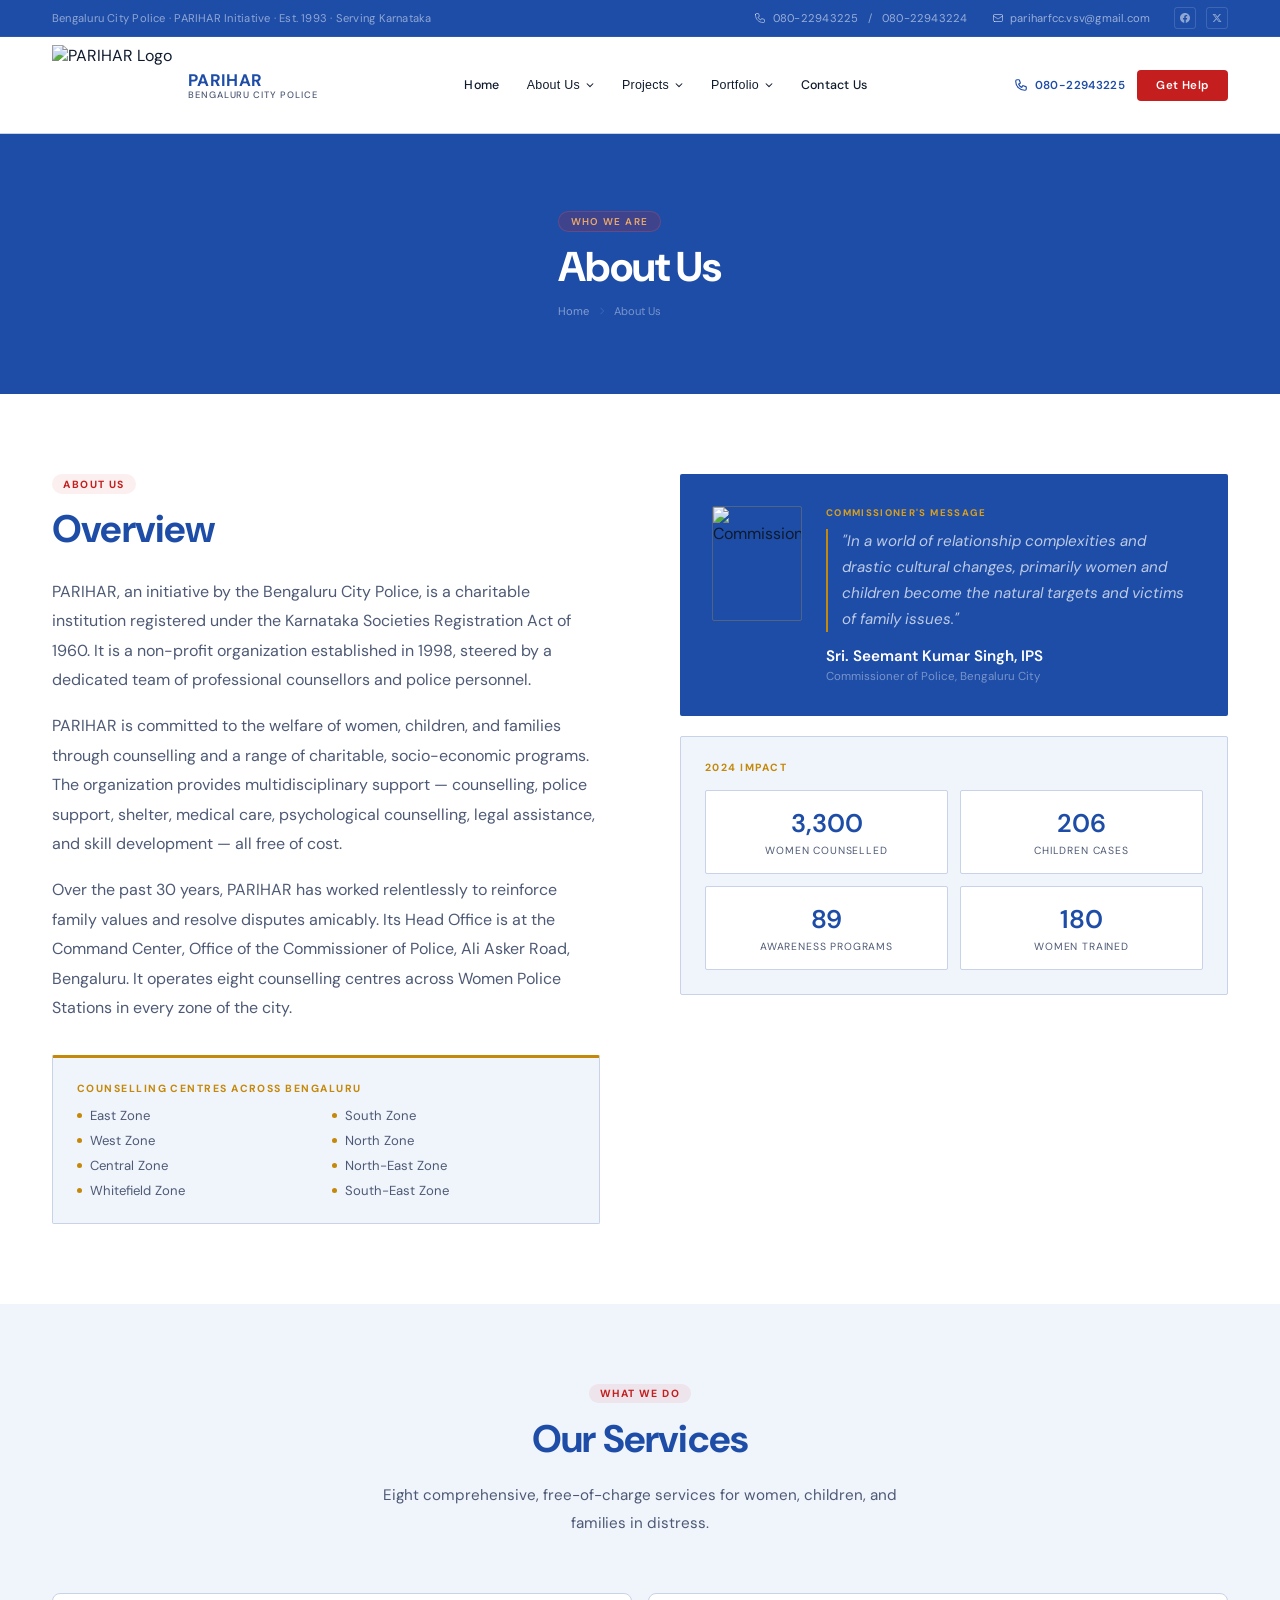
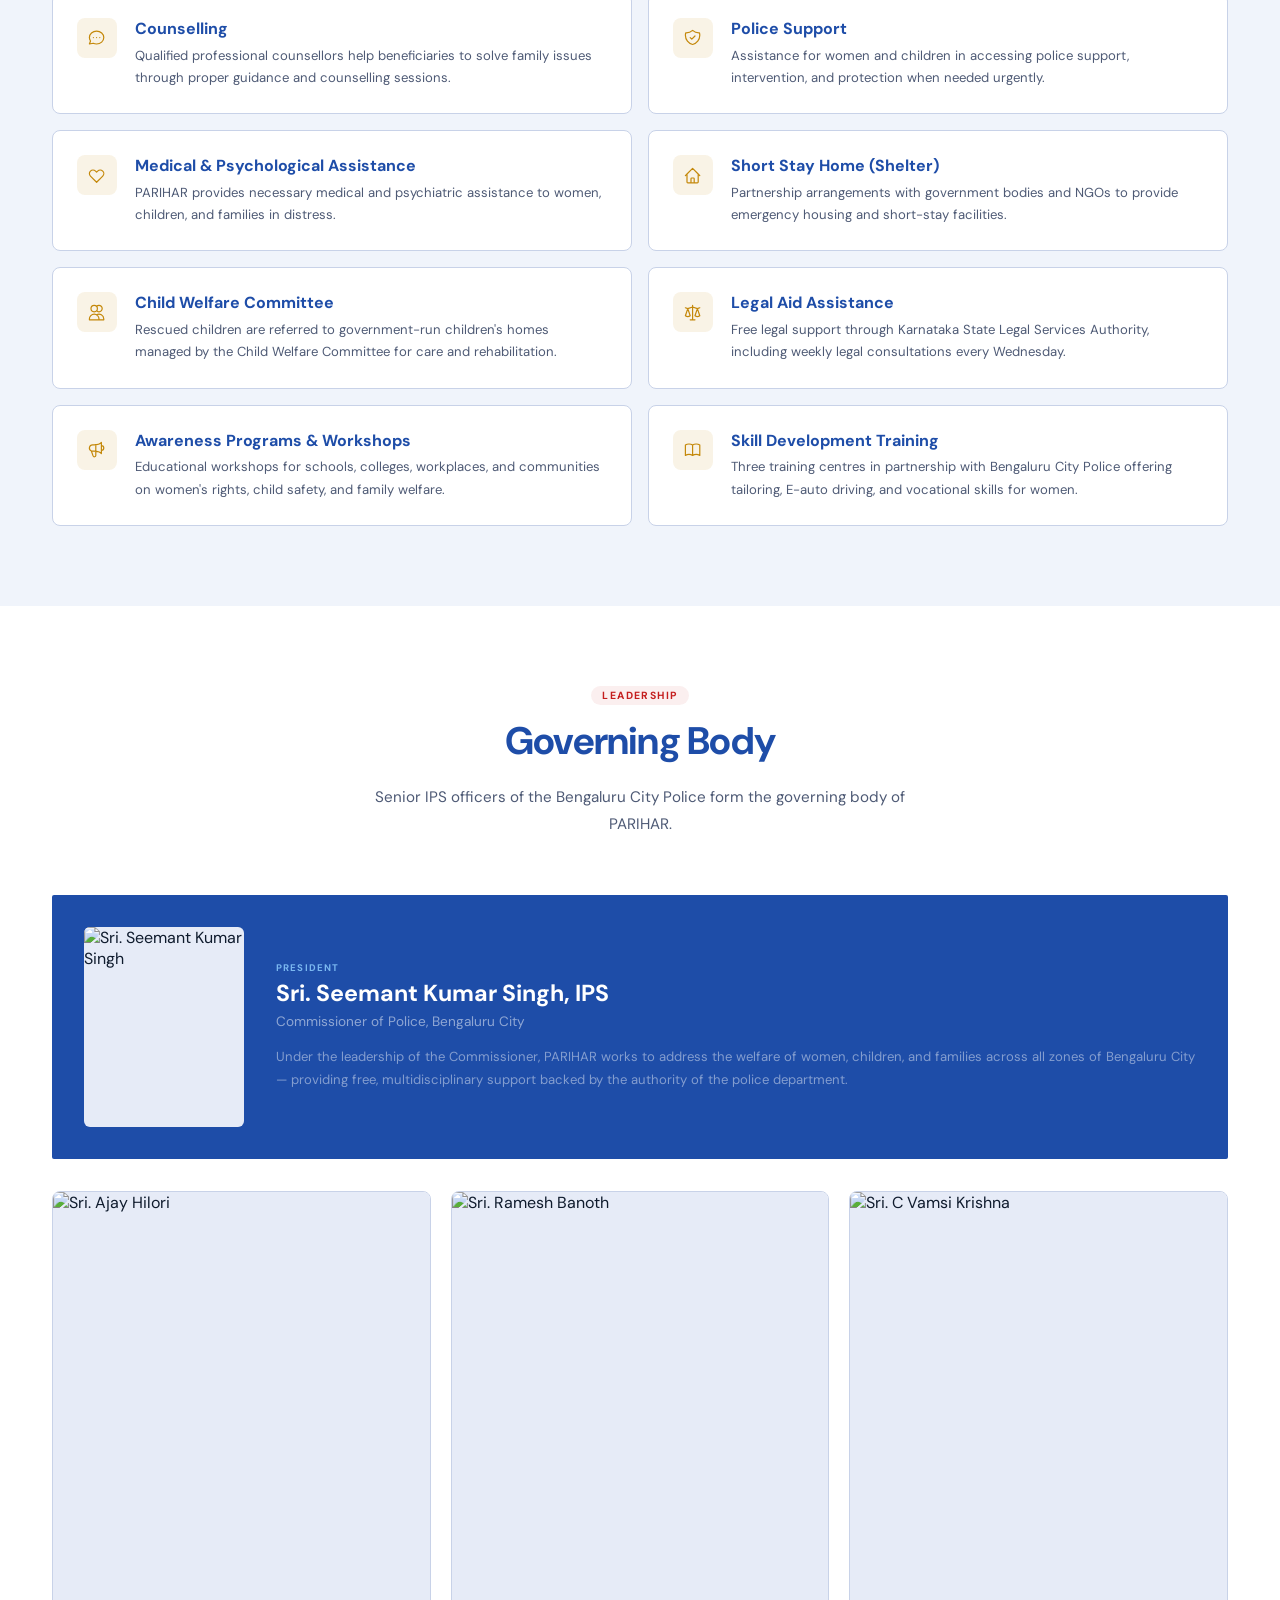
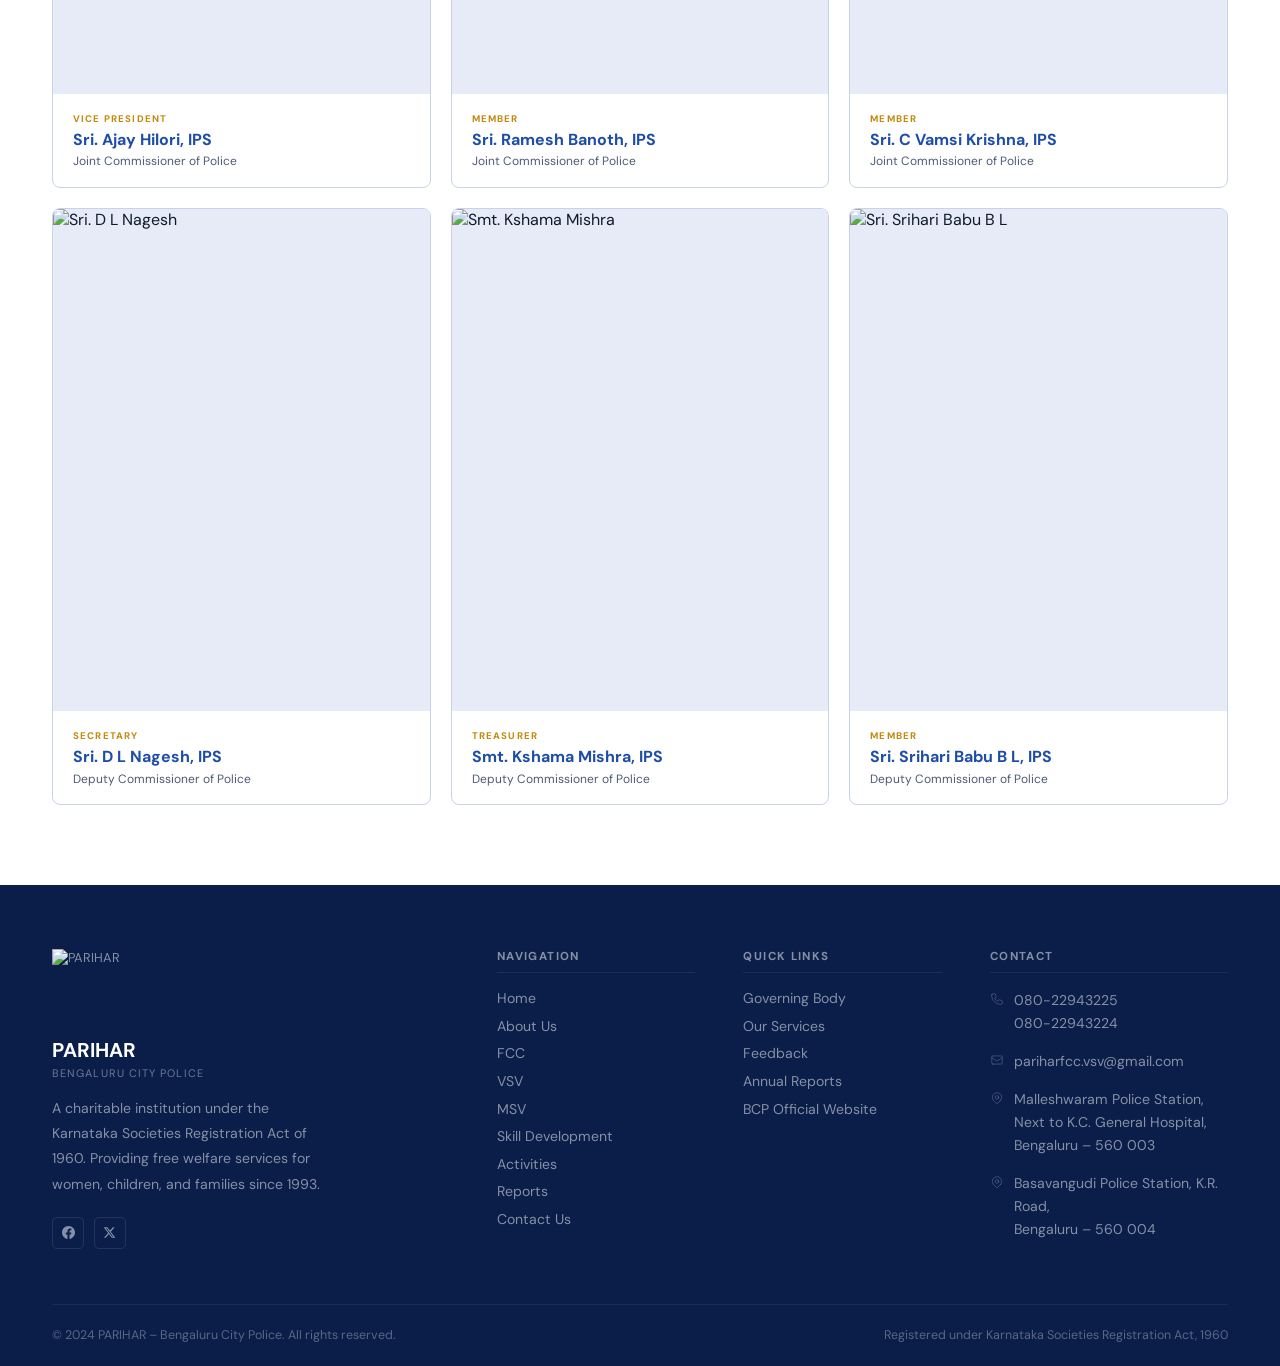
==== about.html @ 9bbf6183 "Add parihar-website 2 files" ====
<!DOCTYPE html>
<html lang="en">
<head>
  <meta charset="UTF-8" /><meta name="viewport" content="width=device-width, initial-scale=1.0" />
  <title>About Us – PARIHAR | Bengaluru City Police</title>
  <link rel="preconnect" href="https://fonts.googleapis.com" /><link rel="preconnect" href="https://fonts.gstatic.com" crossorigin />
  <link href="https://fonts.googleapis.com/css2?family=DM+Sans:ital,opsz,wght@0,9..40,300;0,9..40,400;0,9..40,500;0,9..40,600;0,9..40,700;0,9..40,800;1,9..40,400&display=swap" rel="stylesheet" />
  <link rel="stylesheet" href="css/style.css" />
</head>
<body data-page="about">
<script src="js/nav.js"></script>

<!-- PAGE HERO -->
<div class="page-hero">
  <div class="page-hero__bg" style="background-image:url('https://bcpparihar.org/wp-content/uploads/2025/05/70.jpg');"></div>
  <div class="container">
    <div class="page-hero__content">
      <div class="page-hero__eyebrow"><div class="page-hero__eyebrow-line"></div><span class="page-hero__eyebrow-text">Who We Are</span></div>
      <h1 class="page-hero__title">About Us</h1>
      <div class="breadcrumb"><a href="index.html">Home</a><svg fill="none" stroke="currentColor" stroke-width="2" viewBox="0 0 24 24"><path stroke-linecap="round" stroke-linejoin="round" d="M9 5l7 7-7 7"/></svg><span>About Us</span></div>
    </div>
  </div>
</div>

<!-- OVERVIEW -->
<section class="section" id="overview">
  <div class="container">
    <div style="display:grid;grid-template-columns:1fr 1fr;gap:5rem;align-items:start;">
      <div class="reveal">
        <div class="section-eyebrow"><div class="section-eyebrow__line"></div><span class="section-eyebrow__text">About Us</span></div>
        <h2 class="section-heading" style="margin-bottom:1.5rem;">Overview</h2>
        <p style="color:var(--muted);line-height:1.85;margin-bottom:1rem;">PARIHAR, an initiative by the Bengaluru City Police, is a charitable institution registered under the Karnataka Societies Registration Act of 1960. It is a non-profit organization established in 1998, steered by a dedicated team of professional counsellors and police personnel.</p>
        <p style="color:var(--muted);line-height:1.85;margin-bottom:1rem;">PARIHAR is committed to the welfare of women, children, and families through counselling and a range of charitable, socio-economic programs. The organization provides multidisciplinary support — counselling, police support, shelter, medical care, psychological counselling, legal assistance, and skill development — all free of cost.</p>
        <p style="color:var(--muted);line-height:1.85;margin-bottom:2rem;">Over the past 30 years, PARIHAR has worked relentlessly to reinforce family values and resolve disputes amicably. Its Head Office is at the Command Center, Office of the Commissioner of Police, Ali Asker Road, Bengaluru. It operates eight counselling centres across Women Police Stations in every zone of the city.</p>
        <div style="background:var(--bg);border:1px solid var(--border);border-top:3px solid var(--gold);border-radius:2px;padding:1.5rem;">
          <div style="font-size:.65rem;font-weight:700;letter-spacing:.14em;text-transform:uppercase;color:var(--gold);margin-bottom:.75rem;">Counselling Centres Across Bengaluru</div>
          <div style="display:grid;grid-template-columns:1fr 1fr;gap:.5rem .75rem;">
            <div style="font-size:.82rem;color:var(--muted);display:flex;align-items:center;gap:.5rem;"><span style="width:5px;height:5px;border-radius:50%;background:var(--gold);flex-shrink:0;display:inline-block;"></span>East Zone</div>
            <div style="font-size:.82rem;color:var(--muted);display:flex;align-items:center;gap:.5rem;"><span style="width:5px;height:5px;border-radius:50%;background:var(--gold);flex-shrink:0;display:inline-block;"></span>South Zone</div>
            <div style="font-size:.82rem;color:var(--muted);display:flex;align-items:center;gap:.5rem;"><span style="width:5px;height:5px;border-radius:50%;background:var(--gold);flex-shrink:0;display:inline-block;"></span>West Zone</div>
            <div style="font-size:.82rem;color:var(--muted);display:flex;align-items:center;gap:.5rem;"><span style="width:5px;height:5px;border-radius:50%;background:var(--gold);flex-shrink:0;display:inline-block;"></span>North Zone</div>
            <div style="font-size:.82rem;color:var(--muted);display:flex;align-items:center;gap:.5rem;"><span style="width:5px;height:5px;border-radius:50%;background:var(--gold);flex-shrink:0;display:inline-block;"></span>Central Zone</div>
            <div style="font-size:.82rem;color:var(--muted);display:flex;align-items:center;gap:.5rem;"><span style="width:5px;height:5px;border-radius:50%;background:var(--gold);flex-shrink:0;display:inline-block;"></span>North-East Zone</div>
            <div style="font-size:.82rem;color:var(--muted);display:flex;align-items:center;gap:.5rem;"><span style="width:5px;height:5px;border-radius:50%;background:var(--gold);flex-shrink:0;display:inline-block;"></span>Whitefield Zone</div>
            <div style="font-size:.82rem;color:var(--muted);display:flex;align-items:center;gap:.5rem;"><span style="width:5px;height:5px;border-radius:50%;background:var(--gold);flex-shrink:0;display:inline-block;"></span>South-East Zone</div>
          </div>
        </div>
      </div>
      <div class="reveal" style="display:flex;flex-direction:column;gap:1.25rem;">
        <!-- Commissioner card -->
        <div style="background:var(--navy);border-radius:2px;padding:2rem;display:flex;gap:1.5rem;align-items:flex-start;">
          <img src="https://bcpparihar.org/wp-content/uploads/2025/06/comissioner.png" alt="Commissioner" style="width:90px;height:115px;object-fit:cover;object-position:top;border-radius:2px;flex-shrink:0;border:1px solid rgba(196,153,58,.3);" />
          <div>
            <div style="font-size:.6rem;font-weight:700;letter-spacing:.14em;text-transform:uppercase;color:var(--gold2);margin-bottom:.6rem;">Commissioner's Message</div>
            <blockquote style="font-family:var(--serif);font-size:.95rem;font-style:italic;color:rgba(255,255,255,.7);line-height:1.7;margin-bottom:.85rem;border-left:2px solid var(--gold);padding-left:.85rem;">"In a world of relationship complexities and drastic cultural changes, primarily women and children become the natural targets and victims of family issues."</blockquote>
            <div style="font-family:var(--serif);font-size:.95rem;font-weight:600;color:var(--white);">Sri. Seemant Kumar Singh, IPS</div>
            <div style="font-size:.72rem;color:rgba(255,255,255,.4);margin-top:.2rem;">Commissioner of Police, Bengaluru City</div>
          </div>
        </div>
        <!-- 2024 Stats -->
        <div style="border:1px solid var(--border);border-radius:2px;padding:1.5rem;background:var(--bg);">
          <div style="font-size:.65rem;font-weight:700;letter-spacing:.14em;text-transform:uppercase;color:var(--gold);margin-bottom:1rem;">2024 Impact</div>
          <div style="display:grid;grid-template-columns:1fr 1fr;gap:.75rem;">
            <div style="text-align:center;padding:1rem;background:var(--white);border:1px solid var(--border);border-radius:2px;"><div style="font-family:var(--serif);font-size:1.6rem;font-weight:600;color:var(--navy);">3,300</div><div style="font-size:.65rem;letter-spacing:.08em;text-transform:uppercase;color:var(--muted);margin-top:.25rem;">Women Counselled</div></div>
            <div style="text-align:center;padding:1rem;background:var(--white);border:1px solid var(--border);border-radius:2px;"><div style="font-family:var(--serif);font-size:1.6rem;font-weight:600;color:var(--navy);">206</div><div style="font-size:.65rem;letter-spacing:.08em;text-transform:uppercase;color:var(--muted);margin-top:.25rem;">Children Cases</div></div>
            <div style="text-align:center;padding:1rem;background:var(--white);border:1px solid var(--border);border-radius:2px;"><div style="font-family:var(--serif);font-size:1.6rem;font-weight:600;color:var(--navy);">89</div><div style="font-size:.65rem;letter-spacing:.08em;text-transform:uppercase;color:var(--muted);margin-top:.25rem;">Awareness Programs</div></div>
            <div style="text-align:center;padding:1rem;background:var(--white);border:1px solid var(--border);border-radius:2px;"><div style="font-family:var(--serif);font-size:1.6rem;font-weight:600;color:var(--navy);">180</div><div style="font-size:.65rem;letter-spacing:.08em;text-transform:uppercase;color:var(--muted);margin-top:.25rem;">Women Trained</div></div>
          </div>
        </div>
      </div>
    </div>
  </div>
</section>

<!-- SERVICES -->
<section class="section section--gray" id="services">
  <div class="container">
    <div class="reveal" style="text-align:center;margin-bottom:3.5rem;">
      <div class="section-eyebrow section-eyebrow--center"><div class="section-eyebrow__line"></div><span class="section-eyebrow__text">What We Do</span><div class="section-eyebrow__line"></div></div>
      <h2 class="section-heading section-heading--center">Our Services</h2>
      <p class="section-subhead section-subhead--center">Eight comprehensive, free-of-charge services for women, children, and families in distress.</p>
    </div>
    <div style="display:grid;grid-template-columns:repeat(2,1fr);gap:1rem;" class="reveal">
      <div class="service-item"><div class="service-item__icon"><svg viewBox="0 0 24 24" fill="none" stroke="currentColor" stroke-width="1.5"><path stroke-linecap="round" stroke-linejoin="round" d="M8 12h.01M12 12h.01M16 12h.01M21 12c0 4.418-4.03 8-9 8a9.863 9.863 0 01-4.255-.949L3 20l1.395-3.72C3.512 15.042 3 13.574 3 12c0-4.418 4.03-8 9-8s9 3.582 9 8z"/></svg></div><div><div class="service-item__title">Counselling</div><p class="service-item__text">Qualified professional counsellors help beneficiaries to solve family issues through proper guidance and counselling sessions.</p></div></div>
      <div class="service-item"><div class="service-item__icon"><svg viewBox="0 0 24 24" fill="none" stroke="currentColor" stroke-width="1.5"><path stroke-linecap="round" stroke-linejoin="round" d="M9 12l2 2 4-4m5.618-4.016A11.955 11.955 0 0112 2.944a11.955 11.955 0 01-8.618 3.04A12.02 12.02 0 003 9c0 5.591 3.824 10.29 9 11.622 5.176-1.332 9-6.03 9-11.622 0-1.042-.133-2.052-.382-3.016z"/></svg></div><div><div class="service-item__title">Police Support</div><p class="service-item__text">Assistance for women and children in accessing police support, intervention, and protection when needed urgently.</p></div></div>
      <div class="service-item"><div class="service-item__icon"><svg viewBox="0 0 24 24" fill="none" stroke="currentColor" stroke-width="1.5"><path stroke-linecap="round" stroke-linejoin="round" d="M4.318 6.318a4.5 4.5 0 000 6.364L12 20.364l7.682-7.682a4.5 4.5 0 00-6.364-6.364L12 7.636l-1.318-1.318a4.5 4.5 0 00-6.364 0z"/></svg></div><div><div class="service-item__title">Medical &amp; Psychological Assistance</div><p class="service-item__text">PARIHAR provides necessary medical and psychiatric assistance to women, children, and families in distress.</p></div></div>
      <div class="service-item"><div class="service-item__icon"><svg viewBox="0 0 24 24" fill="none" stroke="currentColor" stroke-width="1.5"><path stroke-linecap="round" stroke-linejoin="round" d="M3 12l2-2m0 0l7-7 7 7M5 10v10a1 1 0 001 1h3m10-11l2 2m-2-2v10a1 1 0 01-1 1h-3m-6 0a1 1 0 001-1v-4a1 1 0 011-1h2a1 1 0 011 1v4a1 1 0 001 1m-6 0h6"/></svg></div><div><div class="service-item__title">Short Stay Home (Shelter)</div><p class="service-item__text">Partnership arrangements with government bodies and NGOs to provide emergency housing and short-stay facilities.</p></div></div>
      <div class="service-item"><div class="service-item__icon"><svg viewBox="0 0 24 24" fill="none" stroke="currentColor" stroke-width="1.5"><path stroke-linecap="round" stroke-linejoin="round" d="M12 4.354a4 4 0 110 5.292M15 21H3v-1a6 6 0 0112 0v1zm0 0h6v-1a6 6 0 00-9-5.197M13 7a4 4 0 11-8 0 4 4 0 018 0z"/></svg></div><div><div class="service-item__title">Child Welfare Committee</div><p class="service-item__text">Rescued children are referred to government-run children's homes managed by the Child Welfare Committee for care and rehabilitation.</p></div></div>
      <div class="service-item"><div class="service-item__icon"><svg viewBox="0 0 24 24" fill="none" stroke="currentColor" stroke-width="1.5"><path stroke-linecap="round" stroke-linejoin="round" d="M3 6l3 1m0 0l-3 9a5.002 5.002 0 006.001 0M6 7l3 9M6 7l6-2m6 2l3-1m-3 1l-3 9a5.002 5.002 0 006.001 0M18 7l3 9m-3-9l-6-2m0-2v2m0 16V5m0 16H9m3 0h3"/></svg></div><div><div class="service-item__title">Legal Aid Assistance</div><p class="service-item__text">Free legal support through Karnataka State Legal Services Authority, including weekly legal consultations every Wednesday.</p></div></div>
      <div class="service-item"><div class="service-item__icon"><svg viewBox="0 0 24 24" fill="none" stroke="currentColor" stroke-width="1.5"><path stroke-linecap="round" stroke-linejoin="round" d="M11 5.882V19.24a1.76 1.76 0 01-3.417.592l-2.147-6.15M18 13a3 3 0 100-6M5.436 13.683A4.001 4.001 0 017 6h1.832c4.1 0 7.625-1.234 9.168-3v14c-1.543-1.766-5.067-3-9.168-3H7a3.988 3.988 0 01-1.564-.317z"/></svg></div><div><div class="service-item__title">Awareness Programs &amp; Workshops</div><p class="service-item__text">Educational workshops for schools, colleges, workplaces, and communities on women's rights, child safety, and family welfare.</p></div></div>
      <div class="service-item"><div class="service-item__icon"><svg viewBox="0 0 24 24" fill="none" stroke="currentColor" stroke-width="1.5"><path stroke-linecap="round" stroke-linejoin="round" d="M12 6.253v13m0-13C10.832 5.477 9.246 5 7.5 5S4.168 5.477 3 6.253v13C4.168 18.477 5.754 18 7.5 18s3.332.477 4.5 1.253m0-13C13.168 5.477 14.754 5 16.5 5c1.747 0 3.332.477 4.5 1.253v13C19.832 18.477 18.247 18 16.5 18c-1.746 0-3.332.477-4.5 1.253"/></svg></div><div><div class="service-item__title">Skill Development Training</div><p class="service-item__text">Three training centres in partnership with Bengaluru City Police offering tailoring, E-auto driving, and vocational skills for women.</p></div></div>
    </div>
  </div>
</section>

<!-- GOVERNING BODY -->
<section class="section" id="governing-body">
  <div class="container">
    <div class="reveal" style="text-align:center;margin-bottom:3.5rem;">
      <div class="section-eyebrow section-eyebrow--center"><div class="section-eyebrow__line"></div><span class="section-eyebrow__text">Leadership</span><div class="section-eyebrow__line"></div></div>
      <h2 class="section-heading section-heading--center">Governing Body</h2>
      <p class="section-subhead section-subhead--center">Senior IPS officers of the Bengaluru City Police form the governing body of PARIHAR.</p>
    </div>
    <!-- President -->
    <div class="reveal" style="margin-bottom:2rem;">
      <div class="person-card--featured" style="border-radius:2px;">
        <img src="https://bcpparihar.org/wp-content/uploads/2025/06/comissioner.png" alt="Sri. Seemant Kumar Singh" class="person-card__img" />
        <div>
          <div class="person-card__role">President</div>
          <div class="person-card__name">Sri. Seemant Kumar Singh, IPS</div>
          <div class="person-card__rank" style="margin-top:.35rem;">Commissioner of Police, Bengaluru City</div>
          <p style="color:rgba(255,255,255,.45);font-size:.82rem;line-height:1.75;margin-top:1rem;">Under the leadership of the Commissioner, PARIHAR works to address the welfare of women, children, and families across all zones of Bengaluru City — providing free, multidisciplinary support backed by the authority of the police department.</p>
        </div>
      </div>
    </div>
    <!-- Other members -->
    <div style="display:grid;grid-template-columns:repeat(3,1fr);gap:1.25rem;" class="reveal">
      <div class="person-card">
        <img src="https://bcpparihar.org/wp-content/uploads/2025/08/ajay.jpg" alt="Sri. Ajay Hilori" class="person-card__img" />
        <div class="person-card__body"><div class="person-card__role">Vice President</div><div class="person-card__name">Sri. Ajay Hilori, IPS</div><div class="person-card__rank">Joint Commissioner of Police</div></div>
      </div>
      <div class="person-card">
        <img src="https://bcpparihar.org/wp-content/uploads/2025/02/RAMESH.jpg" alt="Sri. Ramesh Banoth" class="person-card__img" />
        <div class="person-card__body"><div class="person-card__role">Member</div><div class="person-card__name">Sri. Ramesh Banoth, IPS</div><div class="person-card__rank">Joint Commissioner of Police</div></div>
      </div>
      <div class="person-card">
        <img src="https://bcpparihar.org/wp-content/uploads/2025/06/vamsi.jpg" alt="Sri. C Vamsi Krishna" class="person-card__img" />
        <div class="person-card__body"><div class="person-card__role">Member</div><div class="person-card__name">Sri. C Vamsi Krishna, IPS</div><div class="person-card__rank">Joint Commissioner of Police</div></div>
      </div>
      <div class="person-card">
        <img src="https://bcpparihar.org/wp-content/uploads/2025/08/nagesh.jpg" alt="Sri. D L Nagesh" class="person-card__img" />
        <div class="person-card__body"><div class="person-card__role">Secretary</div><div class="person-card__name">Sri. D L Nagesh, IPS</div><div class="person-card__rank">Deputy Commissioner of Police</div></div>
      </div>
      <div class="person-card">
        <img src="https://bcpparihar.org/wp-content/uploads/2025/02/KSHAMA.jpg" alt="Smt. Kshama Mishra" class="person-card__img" />
        <div class="person-card__body"><div class="person-card__role">Treasurer</div><div class="person-card__name">Smt. Kshama Mishra, IPS</div><div class="person-card__rank">Deputy Commissioner of Police</div></div>
      </div>
      <div class="person-card">
        <img src="https://bcpparihar.org/wp-content/uploads/2025/08/srihari.jpg" alt="Sri. Srihari Babu B L" class="person-card__img" />
        <div class="person-card__body"><div class="person-card__role">Member</div><div class="person-card__name">Sri. Srihari Babu B L, IPS</div><div class="person-card__rank">Deputy Commissioner of Police</div></div>
      </div>
    </div>
  </div>
</section>

<script src="js/main.js"></script>
</body>
</html>
---- css/style.css ----
/* ═══════════════════════════════════════════
   PARIHAR — Bengaluru City Police
   Clean Professional Theme
═══════════════════════════════════════════ */

/* ── Variables ── */
:root {
  --navy:   #1E4DA8;   /* police badge royal blue — lighter */
  --navy2:  #1640A0;   /* deeper blue for hover states */
  --red:    #C41E1E;   /* police badge crimson red */
  --red2:   #D42828;   /* hover red */
  --gold:   #C4880A;   /* police badge brass/gold */
  --gold2:  #D9A020;   /* lighter gold for highlights */
  --text:   #0F1B2D;
  --muted:  #4E5A75;
  --light:  #8A93A8;
  --white:  #FFFFFF;
  --bg:     #F0F4FB;   /* very light blue-tinted section bg */
  --bg2:    #E6EBF7;
  --border: #C8D2E8;
  --sans:   'DM Sans', 'Inter', system-ui, sans-serif;
  --shadow: 0 2px 16px rgba(30,77,168,.09);
  --shadow-lg: 0 8px 32px rgba(30,77,168,.15);
}

/* ── Reset ── */
*, *::before, *::after { box-sizing: border-box; margin: 0; padding: 0; }
html { scroll-behavior: smooth; font-size: 16px; overflow-x: hidden; }
body {
  font-family: var(--sans);
  color: var(--text);
  background: var(--white);
  -webkit-font-smoothing: antialiased;
  overflow-x: hidden;
}
img { max-width: 100%; height: auto; display: block; }
a { text-decoration: none; color: inherit; }

/* ── Typography ── */
h1,h2,h3,h4,h5 { font-weight: 700; line-height: 1.2; letter-spacing: -0.01em; }
p { line-height: 1.75; }

/* ── Utilities ── */
.container { max-width: 1240px; margin: 0 auto; padding: 0 2rem; }
.section    { padding: 5rem 0; }
.section--dark { background: var(--navy); color: var(--white); }
.section--gray { background: var(--bg); }
.section--gray2 { background: var(--bg2); }

/* ══════════════════════════════
   TOP BAR
══════════════════════════════ */
.topbar {
  background: var(--navy);
  border-bottom: 1px solid rgba(255,255,255,.06);
  padding: .45rem 0;
  font-size: .7rem;
  letter-spacing: .02em;
  color: rgba(255,255,255,.5);
}
.topbar__inner {
  display: flex;
  align-items: center;
  justify-content: space-between;
}
.topbar__right { display: flex; align-items: center; gap: 1.5rem; }
.topbar__item { display: flex; align-items: center; gap: .4rem; }
.topbar__item a { color: rgba(255,255,255,.55); }
.topbar__item a:hover { color: rgba(255,255,255,.9); }
.topbar__social { display: flex; gap: .6rem; }
.topbar__social a {
  width: 22px; height: 22px;
  border: 1px solid rgba(255,255,255,.14);
  border-radius: 3px;
  display: flex; align-items: center; justify-content: center;
  transition: border-color .2s, background .2s;
}
.topbar__social a:hover { border-color: rgba(255,255,255,.45); background: rgba(255,255,255,.07); }
.topbar__social svg { width: 10px; height: 10px; fill: rgba(255,255,255,.5); }

/* ══════════════════════════════
   NAVIGATION
══════════════════════════════ */
.navbar {
  position: sticky;
  top: 0;
  z-index: 100;
  background: var(--white);
  border-bottom: 1px solid var(--border);
  transition: box-shadow .3s;
}
.navbar.scrolled { box-shadow: var(--shadow); }
.navbar__inner {
  display: flex;
  align-items: center;
  justify-content: space-between;
  height: 96px;
}

/* Brand */
.navbar__brand { display: flex; align-items: center; gap: 1rem; flex-shrink: 0; }
.navbar__logo { height: 80px; width: auto; object-fit: contain; max-width: 180px; }
.navbar__brand-text { line-height: 1.2; }
.navbar__brand-name {
  font-size: 1.05rem;
  font-weight: 700;
  color: var(--navy);
  letter-spacing: .02em;
}
.navbar__brand-sub {
  font-size: .58rem;
  font-weight: 500;
  letter-spacing: .1em;
  text-transform: uppercase;
  color: var(--muted);
}

/* Nav links */
.navbar__menu {
  display: flex;
  align-items: center;
  list-style: none;
  gap: .1rem;
}
.navbar__menu > li { position: relative; }
.navbar__menu > li > a,
.navbar__menu > li > button {
  font-size: .78rem;
  font-weight: 500;
  letter-spacing: .02em;
  color: var(--text);
  padding: .5rem .8rem;
  border-radius: 4px;
  display: flex; align-items: center; gap: .3rem;
  transition: color .15s, background .15s;
  background: none; border: none; cursor: pointer;
  white-space: nowrap;
}
.navbar__menu > li > a:hover,
.navbar__menu > li > button:hover { color: var(--red); background: rgba(196,30,30,.05); }
.navbar__menu > li > a.active { color: var(--red); font-weight: 600; }

/* Dropdown */
.dropdown {
  position: absolute;
  top: calc(100% + 4px);
  left: 0;
  min-width: 240px;
  background: var(--white);
  border: 1px solid var(--border);
  border-top: 2px solid var(--gold);
  box-shadow: var(--shadow-lg);
  border-radius: 0 0 6px 6px;
  padding: .5rem 0;
  opacity: 0; visibility: hidden;
  transform: translateY(-4px);
  transition: all .18s ease;
  z-index: 200;
}
.navbar__menu > li:hover .dropdown,
.navbar__menu > li:focus-within .dropdown {
  opacity: 1; visibility: visible; transform: translateY(0);
}
.dropdown a {
  display: block;
  padding: .6rem 1.1rem;
  font-size: .78rem;
  font-weight: 400;
  color: var(--muted);
  transition: color .12s, background .12s;
}
.dropdown a:hover { color: var(--navy); background: rgba(26,79,168,.04); }

/* Nav right */
.navbar__right { display: flex; align-items: center; gap: .75rem; flex-shrink: 0; }
.navbar__tel {
  font-size: .72rem;
  font-weight: 600;
  color: var(--navy);
  letter-spacing: .03em;
  display: flex; align-items: center; gap: .4rem;
}
.btn-gold {
  background: var(--red);
  color: var(--white) !important;
  font-size: .72rem !important;
  font-weight: 600 !important;
  letter-spacing: .04em !important;
  padding: .5rem 1.2rem !important;
  border-radius: 4px;
  border: none; cursor: pointer;
  transition: background .15s !important;
  white-space: nowrap;
}
.btn-gold:hover { background: var(--red2) !important; }

/* Hamburger */
.hamburger {
  display: none;
  background: none; border: none; cursor: pointer;
  flex-direction: column; gap: 5px; padding: 4px;
}
.hamburger span {
  display: block;
  width: 22px; height: 2px;
  background: var(--navy);
  transition: all .25s;
}

/* Mobile menu */
.mobile-menu {
  display: none;
  background: #0B1E4A;
  padding: 0;
  max-height: 0;
  overflow: hidden;
  transition: max-height .35s ease, padding .35s ease;
}
.mobile-menu.open { max-height: 600px; padding: 1rem 0 1.5rem; }
.mobile-menu a {
  display: block;
  padding: .65rem 2rem;
  font-size: .8rem;
  font-weight: 500;
  color: rgba(255,255,255,.6);
  border-bottom: 1px solid rgba(255,255,255,.04);
  transition: color .12s;
}
.mobile-menu a:hover { color: var(--white); }
.mobile-menu a.indent { padding-left: 3rem; color: rgba(255,255,255,.4); }

@media (max-width: 1024px) {
  .navbar__menu, .navbar__right { display: none; }
  .hamburger { display: flex; }
  .mobile-menu { display: block; }
}

/* ══════════════════════════════
   HOME HERO
══════════════════════════════ */
.hero {
  position: relative;
  min-height: 100vh;
  display: flex;
  align-items: center;
  overflow: hidden;
  background: #0B1E4A;
}
.hero__bg {
  position: absolute;
  inset: 0;
  background-image: url('https://bcpparihar.org/wp-content/uploads/2022/09/w1.jpg');
  background-size: cover;
  background-position: center top;
}
.hero__overlay {
  position: absolute;
  inset: 0;
  background: linear-gradient(100deg, rgba(30,77,168,.88) 45%, rgba(30,77,168,.5) 100%);
}
.hero__content {
  position: relative;
  z-index: 2;
  max-width: 680px;
  padding: 5rem 0 4rem;
}
.hero__eyebrow {
  display: inline-flex;
  align-items: center;
  gap: .6rem;
  background: rgba(196,30,30,.25);
  border: 1px solid rgba(255,100,100,.2);
  border-radius: 20px;
  padding: .3rem .9rem;
  margin-bottom: 1.75rem;
}
.hero__eyebrow-line { display: none; }
.hero__eyebrow-text {
  font-size: .62rem;
  font-weight: 600;
  letter-spacing: .14em;
  text-transform: uppercase;
  color: rgba(255,255,255,.7);
}
.hero__title {
  font-size: clamp(2.6rem, 5vw, 4rem);
  font-weight: 800;
  color: var(--white);
  line-height: 1.1;
  margin-bottom: 1.25rem;
  letter-spacing: -0.02em;
}
.hero__title em { font-style: normal; color: var(--gold2); }
.hero__lead {
  font-size: 1rem;
  color: rgba(255,255,255,.55);
  max-width: 520px;
  line-height: 1.8;
  margin-bottom: .85rem;
  font-weight: 400;
}
.hero__quote {
  font-size: .85rem;
  font-style: italic;
  color: rgba(255,255,255,.4);
  max-width: 480px;
  line-height: 1.7;
  margin-bottom: 2.5rem;
  border-left: 2px solid rgba(255,255,255,.2);
  padding-left: 1rem;
}
.hero__actions { display: flex; gap: .85rem; flex-wrap: wrap; margin-bottom: 3.5rem; }
.btn-primary {
  display: inline-flex; align-items: center; gap: .5rem;
  background: var(--navy);
  color: var(--white);
  font-size: .78rem; font-weight: 700;
  letter-spacing: .06em; text-transform: uppercase;
  padding: .85rem 1.75rem; border-radius: 4px;
  transition: background .15s, transform .15s;
}
.btn-primary:hover { background: var(--navy2); transform: translateY(-1px); }
.btn-outline {
  display: inline-flex; align-items: center; gap: .5rem;
  background: transparent;
  border: 1px solid rgba(255,255,255,.28);
  color: rgba(255,255,255,.75);
  font-size: .78rem; font-weight: 600;
  letter-spacing: .05em; text-transform: uppercase;
  padding: .85rem 1.75rem; border-radius: 4px;
  transition: border-color .15s, color .15s;
}
.btn-outline:hover { border-color: rgba(255,255,255,.65); color: var(--white); }
.hero__stats {
  display: grid;
  grid-template-columns: repeat(4, 1fr);
  border-top: 1px solid rgba(255,255,255,.1);
  padding-top: 2rem;
  gap: 1rem;
}
.hero__stat-num {
  font-size: 2rem;
  font-weight: 800;
  color: var(--white);
  line-height: 1;
  margin-bottom: .3rem;
  letter-spacing: -0.02em;
}
.hero__stat-label {
  font-size: .62rem;
  letter-spacing: .08em;
  text-transform: uppercase;
  color: rgba(255,255,255,.35);
}
.hero__scroll {
  position: absolute;
  bottom: 2rem; left: 50%;
  transform: translateX(-50%);
  z-index: 3;
  display: flex; flex-direction: column; align-items: center;
  gap: .4rem;
  opacity: .35;
  animation: scrollBounce 2s infinite;
}
.hero__scroll-line { width: 1px; height: 2rem; background: white; }
@keyframes scrollBounce {
  0%,100% { transform: translateX(-50%) translateY(0); }
  50%      { transform: translateX(-50%) translateY(6px); }
}

/* ══════════════════════════════
   INNER PAGE HERO (Banner)
══════════════════════════════ */
.page-hero {
  position: relative;
  height: 260px;
  display: flex; align-items: center;
  overflow: hidden;
  background: var(--navy);
}
.page-hero::before {
  content: '';
  position: absolute; inset: 0;
  background: linear-gradient(to right, rgba(30,77,168,.92) 45%, rgba(30,77,168,.55) 100%);
  z-index: 1;
}
.page-hero__bg {
  position: absolute; inset: 0;
  background-size: cover; background-position: center;
  filter: grayscale(.4) brightness(.8);
}
.page-hero__content { position: relative; z-index: 2; }
.page-hero__eyebrow {
  display: flex; align-items: center; gap: .6rem;
  margin-bottom: .75rem;
}
.page-hero__eyebrow-line { display: none; }
.page-hero__eyebrow-text {
  font-size: .62rem; font-weight: 600; letter-spacing: .14em;
  text-transform: uppercase; color: rgba(255,180,100,.9);
  background: rgba(196,30,30,.2);
  border: 1px solid rgba(255,100,100,.2);
  padding: .2rem .7rem; border-radius: 20px;
}
.page-hero__title {
  font-size: clamp(1.8rem, 3.5vw, 2.6rem);
  font-weight: 700; color: var(--white);
  line-height: 1.15; letter-spacing: -0.02em;
}
.breadcrumb {
  display: flex; align-items: center; gap: .45rem;
  margin-top: .75rem;
  font-size: .7rem; color: rgba(255,255,255,.4);
}
.breadcrumb a { color: rgba(255,255,255,.45); }
.breadcrumb a:hover { color: rgba(255,255,255,.8); }
.breadcrumb svg { width: 10px; height: 10px; opacity: .45; }

/* ══════════════════════════════
   ANNOUNCEMENT / INFO STRIP
══════════════════════════════ */
.gold-strip {
  background: var(--gold);
  padding: .85rem 0;
}
.gold-strip__inner {
  display: flex; align-items: center; justify-content: space-between;
  gap: 1rem;
}
.gold-strip__text {
  font-size: .72rem; font-weight: 600; letter-spacing: .08em;
  text-transform: uppercase; color: rgba(255,255,255,.85);
}
.gold-strip__tel {
  font-size: .8rem; font-weight: 700; color: var(--white);
  display: flex; align-items: center; gap: .4rem;
}

/* ══════════════════════════════
   STATS BAND
══════════════════════════════ */
.stats-band {
  background: #0B1E4A;
  padding: 3rem 0;
}
.stats-band__grid {
  display: grid;
  grid-template-columns: repeat(4, 1fr);
  gap: 0;
}
.stat-item {
  text-align: center;
  padding: 1.25rem 1rem;
  border-right: 1px solid rgba(255,255,255,.08);
}
.stat-item:last-child { border-right: none; }
.stat-item__num {
  font-size: 2.6rem; font-weight: 800;
  color: var(--white); line-height: 1;
  margin-bottom: .4rem;
  letter-spacing: -0.03em;
}
.stat-item__label {
  font-size: .62rem; letter-spacing: .08em;
  text-transform: uppercase; color: rgba(255,255,255,.38);
}
.stat-item__num em { font-style: normal; color: #7BB8F0; }

/* ══════════════════════════════
   SECTION LABELS
══════════════════════════════ */
.section-eyebrow {
  display: flex; align-items: center; gap: .6rem;
  margin-bottom: .85rem;
}
.section-eyebrow__line { display: none; }
.section-eyebrow__text {
  font-size: .65rem; font-weight: 700; letter-spacing: .14em;
  text-transform: uppercase; color: var(--red);
  background: rgba(196,30,30,.07);
  padding: .2rem .7rem; border-radius: 20px;
}
.section-eyebrow--center { justify-content: center; }

.section-heading {
  font-size: clamp(1.7rem, 3vw, 2.5rem);
  font-weight: 700; color: var(--navy);
  line-height: 1.18;
  letter-spacing: -0.02em;
}
.section-heading--center { text-align: center; }
.section-heading--light { color: var(--white); }
.section-subhead {
  font-size: .95rem; color: var(--muted);
  max-width: 560px; line-height: 1.8;
  margin-top: 1.25rem;
}
.section-subhead--center { text-align: center; margin: 1.25rem auto 0; }
.section-subhead--light { color: rgba(255,255,255,.5); }

/* ══════════════════════════════
   CARDS
══════════════════════════════ */
.card {
  background: var(--white);
  border: 1px solid var(--border);
  border-radius: 8px;
  transition: box-shadow .22s, transform .22s;
}
.card:hover { box-shadow: var(--shadow-lg); transform: translateY(-2px); }
.card__body { padding: 1.75rem; }
.card__icon {
  width: 2.75rem; height: 2.75rem;
  background: rgba(196,136,10,.1);
  border-radius: 8px;
  display: flex; align-items: center; justify-content: center;
  margin-bottom: 1.1rem;
}
.card__icon svg { width: 1.3rem; height: 1.3rem; color: var(--gold); fill: none; stroke: currentColor; stroke-width: 1.5; }
.card__title {
  font-size: 1.1rem; font-weight: 700;
  color: var(--navy); margin-bottom: .55rem;
}
.card__text { font-size: .85rem; color: var(--muted); line-height: 1.75; }

/* Project cards */
.project-card {
  position: relative;
  overflow: hidden;
  border-radius: 8px;
  aspect-ratio: 4/3;
  cursor: pointer;
}
.project-card img {
  width: 100%; height: 100%;
  object-fit: cover;
  transition: transform .45s ease;
}
.project-card:hover img { transform: scale(1.04); }
.project-card__overlay {
  position: absolute; inset: 0;
  background: linear-gradient(to top, rgba(6,36,82,.9) 30%, rgba(6,36,82,.15) 100%);
  display: flex; flex-direction: column;
  justify-content: flex-end; padding: 1.5rem;
}
.project-card__tag {
  font-size: .6rem; font-weight: 700; letter-spacing: .12em;
  text-transform: uppercase; color: #7BB8F0;
  margin-bottom: .4rem;
}
.project-card__title {
  font-size: 1.3rem; font-weight: 700;
  color: var(--white); line-height: 1.2; margin-bottom: .5rem;
}
.project-card__link {
  display: inline-flex; align-items: center; gap: .4rem;
  font-size: .7rem; font-weight: 600; letter-spacing: .06em;
  text-transform: uppercase; color: rgba(255,255,255,.65);
  transition: gap .18s, color .18s;
}
.project-card:hover .project-card__link { gap: .7rem; color: var(--white); }

/* Person cards */
.person-card {
  background: var(--white);
  border: 1px solid var(--border);
  border-radius: 8px;
  overflow: hidden;
  transition: box-shadow .22s;
}
.person-card:hover { box-shadow: var(--shadow); }
.person-card__img {
  width: 100%;
  aspect-ratio: 3/4;
  object-fit: cover;
  object-position: top;
  background: var(--bg2);
  display: block;
}
.person-card__body { padding: 1.1rem 1.25rem; }
.person-card__role {
  font-size: .6rem; font-weight: 700;
  letter-spacing: .12em; text-transform: uppercase;
  color: var(--gold); margin-bottom: .35rem;
}
.person-card__name {
  font-size: 1rem; font-weight: 700;
  color: var(--navy); line-height: 1.2; margin-bottom: .25rem;
}
.person-card__rank { font-size: .75rem; color: var(--muted); }

/* Highlighted person (Commissioner) */
.person-card--featured {
  display: flex; gap: 2rem;
  background: var(--navy);
  border: none; padding: 2rem;
  align-items: center;
  border-radius: 8px;
}
.person-card--featured .person-card__img {
  width: 160px; flex-shrink: 0;
  height: 200px;
  aspect-ratio: unset;
  border-radius: 6px;
  object-fit: cover;
  object-position: top;
}
.person-card--featured .person-card__role { color: #7BB8F0; }
.person-card--featured .person-card__name { color: var(--white); font-size: 1.45rem; }
.person-card--featured .person-card__rank { color: rgba(255,255,255,.5); font-size: .85rem; }

/* Gallery — fixed alignment with consistent aspect ratios */
.gallery-grid {
  display: grid;
  grid-template-columns: repeat(3, 1fr);
  gap: .75rem;
}
.gallery-grid img {
  width: 100%;
  aspect-ratio: 4/3;
  object-fit: cover;
  border-radius: 6px;
  display: block;
  transition: opacity .18s;
  cursor: pointer;
}
.gallery-grid img:hover { opacity: .88; }
.gallery-grid--4 {
  grid-template-columns: repeat(4, 1fr);
}

/* ══════════════════════════════
   SERVICE GRID (about page)
══════════════════════════════ */
.service-item {
  display: flex; gap: 1.1rem; align-items: flex-start;
  padding: 1.5rem;
  border: 1px solid var(--border);
  background: var(--white);
  border-radius: 8px;
  transition: border-color .18s, box-shadow .18s;
}
.service-item:hover { border-color: rgba(26,79,168,.3); box-shadow: var(--shadow); }
.service-item__icon {
  width: 2.5rem; height: 2.5rem; flex-shrink: 0;
  background: rgba(196,136,10,.1);
  border-radius: 8px;
  display: flex; align-items: center; justify-content: center;
}
.service-item__icon svg { width: 1.2rem; height: 1.2rem; color: var(--gold); fill: none; stroke: currentColor; stroke-width: 1.5; }
.service-item__title {
  font-size: 1rem; font-weight: 700;
  color: var(--navy); margin-bottom: .35rem;
}
.service-item__text { font-size: .82rem; color: var(--muted); line-height: 1.7; }

/* ══════════════════════════════
   CASE TYPES (FCC, VSV, MSV)
══════════════════════════════ */
.case-badge {
  display: flex; align-items: center; gap: .7rem;
  padding: .85rem 1rem;
  background: var(--bg);
  border: 1px solid var(--border);
  border-left: 3px solid var(--red);
  border-radius: 0 6px 6px 0;
  font-size: .82rem; font-weight: 500; color: var(--text);
  transition: background .12s;
}
.case-badge:hover { background: var(--white); }
.case-badge::before {
  content: ''; width: 6px; height: 6px;
  border-radius: 50%; background: var(--red); flex-shrink: 0;
}

/* ══════════════════════════════
   ACTIVITIES TIMELINE
══════════════════════════════ */
.timeline-year {
  font-size: 1.6rem; font-weight: 800;
  color: var(--navy);
  display: flex; align-items: center; gap: 1.25rem;
  margin-bottom: 1.5rem;
  letter-spacing: -0.02em;
}
.timeline-year::after {
  content: ''; flex: 1; height: 1px; background: var(--border);
}
.activity-card {
  background: var(--white);
  border: 1px solid var(--border);
  border-radius: 8px;
  overflow: hidden;
  transition: box-shadow .22s;
}
.activity-card:hover { box-shadow: var(--shadow); }
.activity-card__img {
  width: 100%;
  height: 180px;
  object-fit: cover;
  display: block;
  background: var(--bg2);
}
.activity-card__body { padding: 1.1rem 1.25rem; }
.activity-card__tag {
  font-size: .6rem; font-weight: 700; letter-spacing: .1em;
  text-transform: uppercase; color: var(--gold); margin-bottom: .45rem;
}
.activity-card__title {
  font-size: .95rem; font-weight: 700;
  color: var(--navy); line-height: 1.3;
}
.activity-card__text { font-size: .78rem; color: var(--muted); line-height: 1.7; margin-top: .4rem; }

/* ══════════════════════════════
   QUOTE / TESTIMONIAL
══════════════════════════════ */
.quote-card {
  background: var(--white);
  border: 1px solid var(--border);
  border-radius: 8px;
  padding: 1.75rem;
}
.quote-card__mark {
  font-size: 3rem; line-height: .8;
  color: var(--navy); opacity: .25;
  margin-bottom: .5rem;
  font-weight: 800;
}
.quote-card__text {
  font-size: .88rem; font-style: italic;
  color: var(--muted); line-height: 1.85;
  margin-bottom: 1.1rem;
}
.quote-card__author { font-size: .8rem; font-weight: 700; color: var(--navy); }
.quote-card__org { font-size: .72rem; color: var(--light); margin-top: .2rem; }

/* ══════════════════════════════
   REPORTS STATS
══════════════════════════════ */
.report-stat {
  text-align: center;
  padding: 1.75rem 1rem;
  border: 1px solid var(--border);
  background: var(--white);
  border-radius: 8px;
}
.report-stat__num {
  font-size: 2.2rem; font-weight: 800;
  color: var(--navy); line-height: 1; margin-bottom: .4rem;
  letter-spacing: -0.02em;
}
.report-stat__label {
  font-size: .65rem; letter-spacing: .08em;
  text-transform: uppercase; color: var(--muted);
}

/* Case study */
.case-study {
  border: 1px solid var(--border);
  border-left: 3px solid var(--red);
  border-radius: 0 8px 8px 0;
  padding: 1.5rem;
  background: var(--white);
}
.case-study__num {
  font-size: .6rem; font-weight: 700; letter-spacing: .12em;
  text-transform: uppercase; color: var(--red); margin-bottom: .5rem;
}
.case-study__title {
  font-size: 1rem; font-weight: 700;
  color: var(--navy); margin-bottom: .5rem;
}
.case-study__text { font-size: .82rem; color: var(--muted); line-height: 1.75; }

/* ══════════════════════════════
   CONTACT
══════════════════════════════ */
.contact-box {
  background: var(--white);
  border: 1px solid var(--border);
  border-radius: 8px;
  padding: 1.75rem;
}
.contact-box__label {
  font-size: .6rem; font-weight: 700; letter-spacing: .12em;
  text-transform: uppercase; color: var(--gold); margin-bottom: .7rem;
}
.contact-box__val {
  font-size: 1.4rem; font-weight: 700;
  color: var(--navy);
}
.contact-box__sub { font-size: .82rem; color: var(--muted); margin-top: .35rem; line-height: 1.6; }

/* Form */
.form-label {
  display: block;
  font-size: .65rem; font-weight: 600; letter-spacing: .08em;
  text-transform: uppercase; color: var(--muted);
  margin-bottom: .4rem;
}
.form-input {
  width: 100%;
  border: 1px solid var(--border);
  border-radius: 6px;
  padding: .75rem 1rem;
  font-size: .88rem;
  font-family: var(--sans);
  color: var(--text);
  background: var(--white);
  transition: border-color .15s, box-shadow .15s;
  appearance: none;
}
.form-input:focus {
  outline: none;
  border-color: var(--navy);
  box-shadow: 0 0 0 3px rgba(26,79,168,.1);
}
.form-input::placeholder { color: var(--light); }
.btn-navy {
  display: inline-flex; align-items: center; gap: .6rem;
  background: var(--navy); color: var(--white);
  font-size: .78rem; font-weight: 700; letter-spacing: .08em;
  text-transform: uppercase;
  padding: .9rem 2.5rem; border-radius: 6px; border: none; cursor: pointer;
  transition: background .15s, transform .15s;
  width: 100%; justify-content: center;
}
.btn-navy:hover { background: var(--navy); transform: translateY(-1px); }

/* ══════════════════════════════
   FOOTER
══════════════════════════════ */
.footer {
  background: #0B1E4A;
  color: rgba(255,255,255,.5);
  font-size: .8rem;
}
.footer__top { padding: 4rem 0 3rem; }
.footer__grid {
  display: grid;
  grid-template-columns: 2fr 1fr 1fr 1.2fr;
  gap: 3rem;
}
.footer__brand-logo {
  height: 72px; object-fit: contain;
  margin-bottom: 1rem;
}
.footer__brand-name {
  font-size: 1.25rem;
  font-weight: 700; color: var(--white);
  margin-bottom: .15rem;
}
.footer__brand-sub {
  font-size: .68rem; letter-spacing: .1em;
  text-transform: uppercase; color: rgba(255,255,255,.4); margin-bottom: 1rem;
}
.footer__desc { font-size: .88rem; line-height: 1.8; max-width: 280px; }
.footer__social { display: flex; gap: .6rem; margin-top: 1.25rem; }
.footer__social a {
  width: 32px; height: 32px;
  border: 1px solid rgba(255,255,255,.1);
  border-radius: 5px;
  display: flex; align-items: center; justify-content: center;
  transition: border-color .15s, background .15s;
}
.footer__social a:hover { border-color: rgba(255,255,255,.4); background: rgba(255,255,255,.07); }
.footer__social svg { width: 13px; height: 13px; fill: rgba(255,255,255,.5); }
.footer__heading {
  font-size: .72rem; font-weight: 700; letter-spacing: .12em;
  text-transform: uppercase; color: rgba(255,255,255,.5);
  margin-bottom: 1rem;
  padding-bottom: .5rem;
  border-bottom: 1px solid rgba(255,255,255,.07);
}
.footer__links { display: flex; flex-direction: column; gap: .6rem; }
.footer__links a {
  font-size: .88rem; color: rgba(255,255,255,.5);
  transition: color .12s;
}
.footer__links a:hover { color: var(--white); }
.footer__contact-item {
  display: flex; align-items: flex-start; gap: .65rem;
  margin-bottom: .9rem; font-size: .88rem; line-height: 1.65;
}
.footer__contact-item svg { width: 14px; height: 14px; flex-shrink: 0; margin-top: 3px; opacity: .45; }
.footer__contact-item a { color: rgba(255,255,255,.5); }
.footer__contact-item a:hover { color: var(--white); }
.footer__bottom {
  border-top: 1px solid rgba(255,255,255,.06);
  padding: 1.4rem 0;
  display: flex; align-items: center; justify-content: space-between;
  font-size: .78rem; color: rgba(255,255,255,.32);
  gap: 1rem;
}

/* ══════════════════════════════
   ABOUT SECTION — HORIZONTAL POLICE GALLERY
   Paused by default; plays on hover / mousewheel
══════════════════════════════ */
.police-gallery {
  overflow: hidden;
  border-radius: 6px;
  position: relative;
  cursor: grab;
  user-select: none;
  min-width: 0;        /* grid item: allow shrinking below content size */
  width: 100%;         /* fill column exactly */
  contain: layout;     /* prevent track overflow from affecting page layout */
  -webkit-mask-image: linear-gradient(
    to right,
    transparent 0%,
    black 6%,
    black 94%,
    transparent 100%
  );
  mask-image: linear-gradient(
    to right,
    transparent 0%,
    black 6%,
    black 94%,
    transparent 100%
  );
}
.police-gallery:active { cursor: grabbing; }

.police-gallery__track {
  display: flex;
  gap: .75rem;
  width: max-content;
  /* no will-change — it bypasses overflow:hidden and leaks track width */
}

.police-gallery__img {
  width: 160px;
  height: 200px;
  object-fit: cover;
  object-position: center top;
  border-radius: 6px;
  display: block;
  flex-shrink: 0;
  transition: box-shadow .3s ease, transform .3s ease;
  pointer-events: none; /* prevent drag ghost */
}

.police-gallery__img:hover {
  box-shadow: 0 6px 24px rgba(30,77,168,.22);
  transform: scale(1.04);
}

/* ══════════════════════════════
   SCROLL REVEAL
══════════════════════════════ */
.reveal {
  opacity: 0; transform: translateY(18px);
  transition: opacity .5s ease, transform .5s ease;
}
.reveal.visible { opacity: 1; transform: none; }

/* ══════════════════════════════
   BACK TO TOP
══════════════════════════════ */
#btt {
  position: fixed; bottom: 1.5rem; right: 1.5rem; z-index: 200;
  width: 40px; height: 40px; background: var(--red); border: none;
  border-radius: 6px; cursor: pointer; display: flex;
  align-items: center; justify-content: center;
  opacity: 0; pointer-events: none;
  transition: opacity .22s, transform .22s, background .15s;
  box-shadow: 0 4px 14px rgba(196,30,30,.35);
}
#btt.show { opacity: 1; pointer-events: auto; }
#btt:hover { background: var(--red2); transform: translateY(-2px); }
#btt svg { width: 16px; height: 16px; stroke: white; fill: none; stroke-width: 2; }

/* ══════════════════════════════
   RESPONSIVE
══════════════════════════════ */
@media (max-width: 1024px) {
  .footer__grid { grid-template-columns: 1fr 1fr; }
  .hero__stats  { grid-template-columns: repeat(2, 1fr); }
  .stats-band__grid { grid-template-columns: repeat(2, 1fr); }
}
@media (max-width: 768px) {
  .section { padding: 3.5rem 0; }
  .container { padding: 0 1.25rem; }
  .footer__grid { grid-template-columns: 1fr; gap: 2rem; }
  .gallery-grid { grid-template-columns: repeat(2, 1fr); }
  .gallery-grid--4 { grid-template-columns: repeat(2, 1fr); }
  .person-card--featured { flex-direction: column; }
  .person-card--featured .person-card__img { width: 100%; max-width: 180px; height: auto; aspect-ratio: 3/4; }
}
@media (max-width: 480px) {
  .hero__stats { grid-template-columns: repeat(2, 1fr); gap: .75rem; }
  .stats-band__grid { grid-template-columns: 1fr 1fr; }
  .gallery-grid { grid-template-columns: 1fr 1fr; }
}
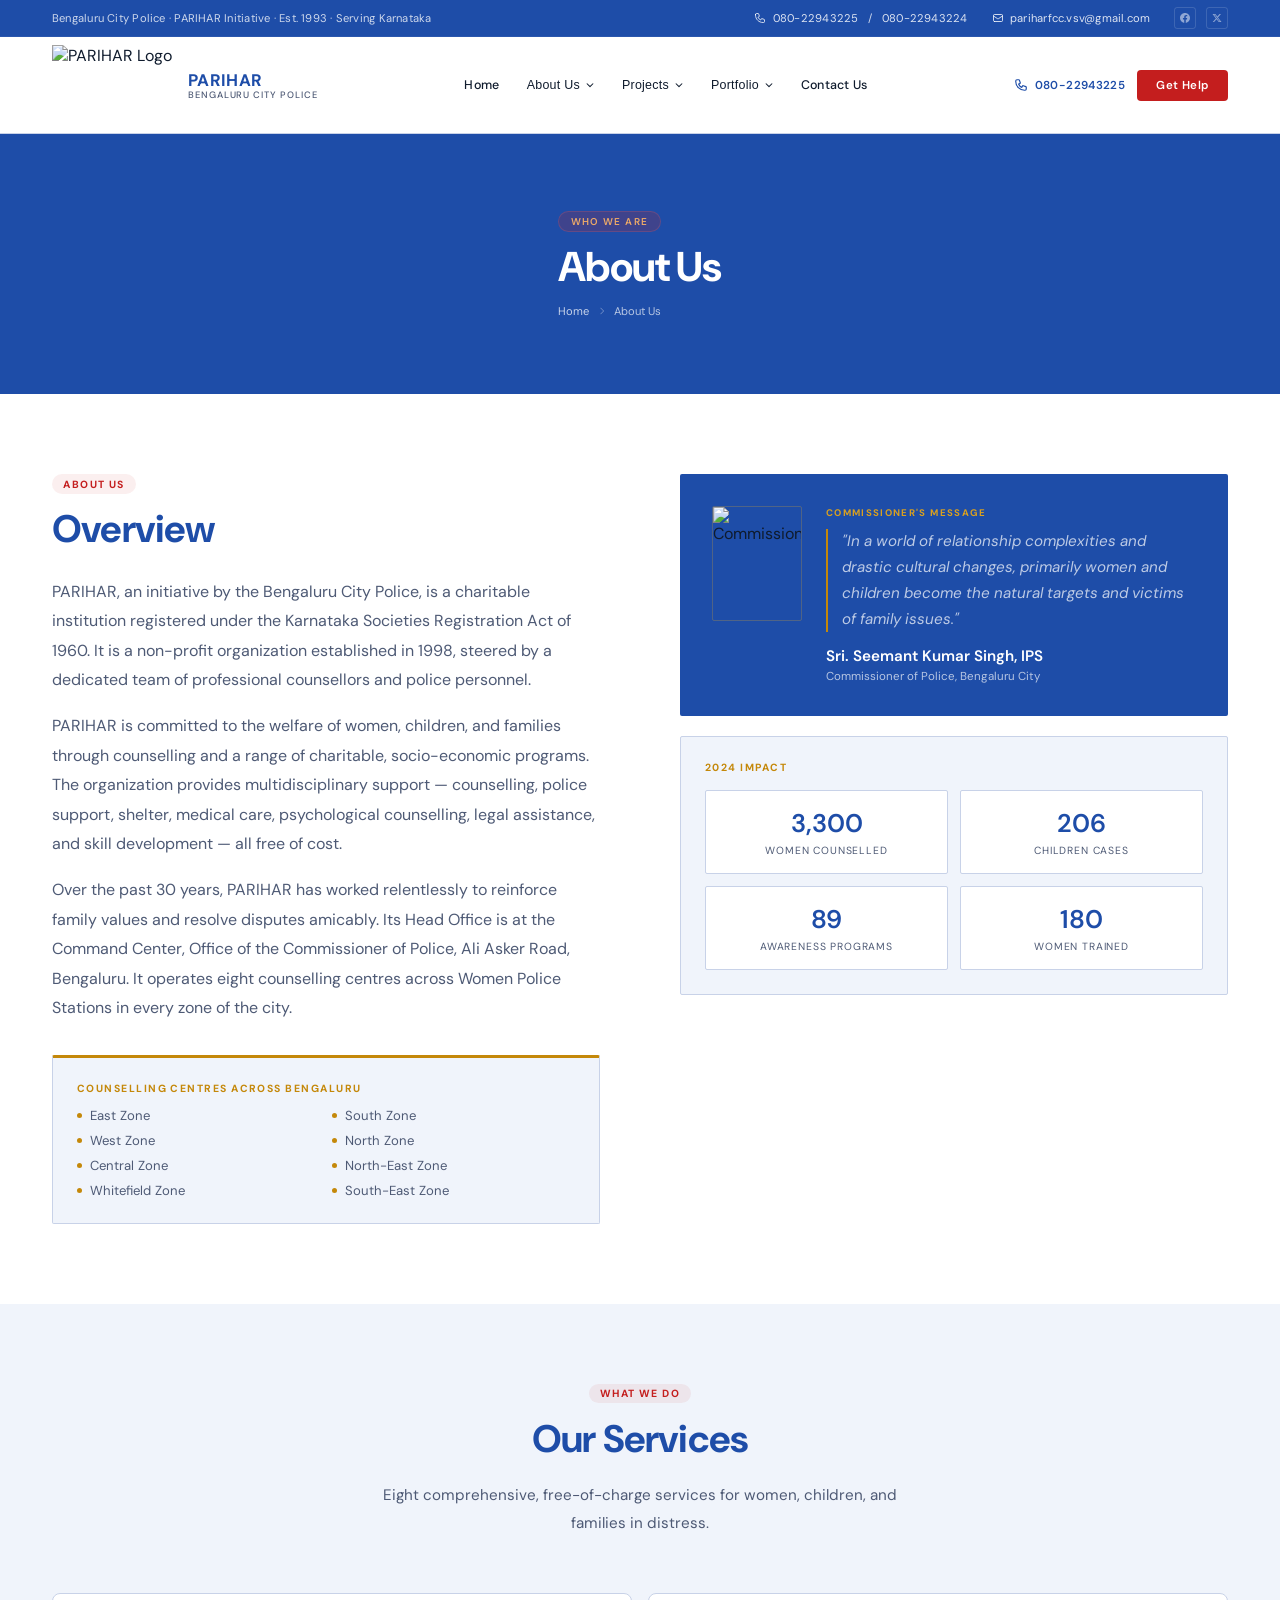
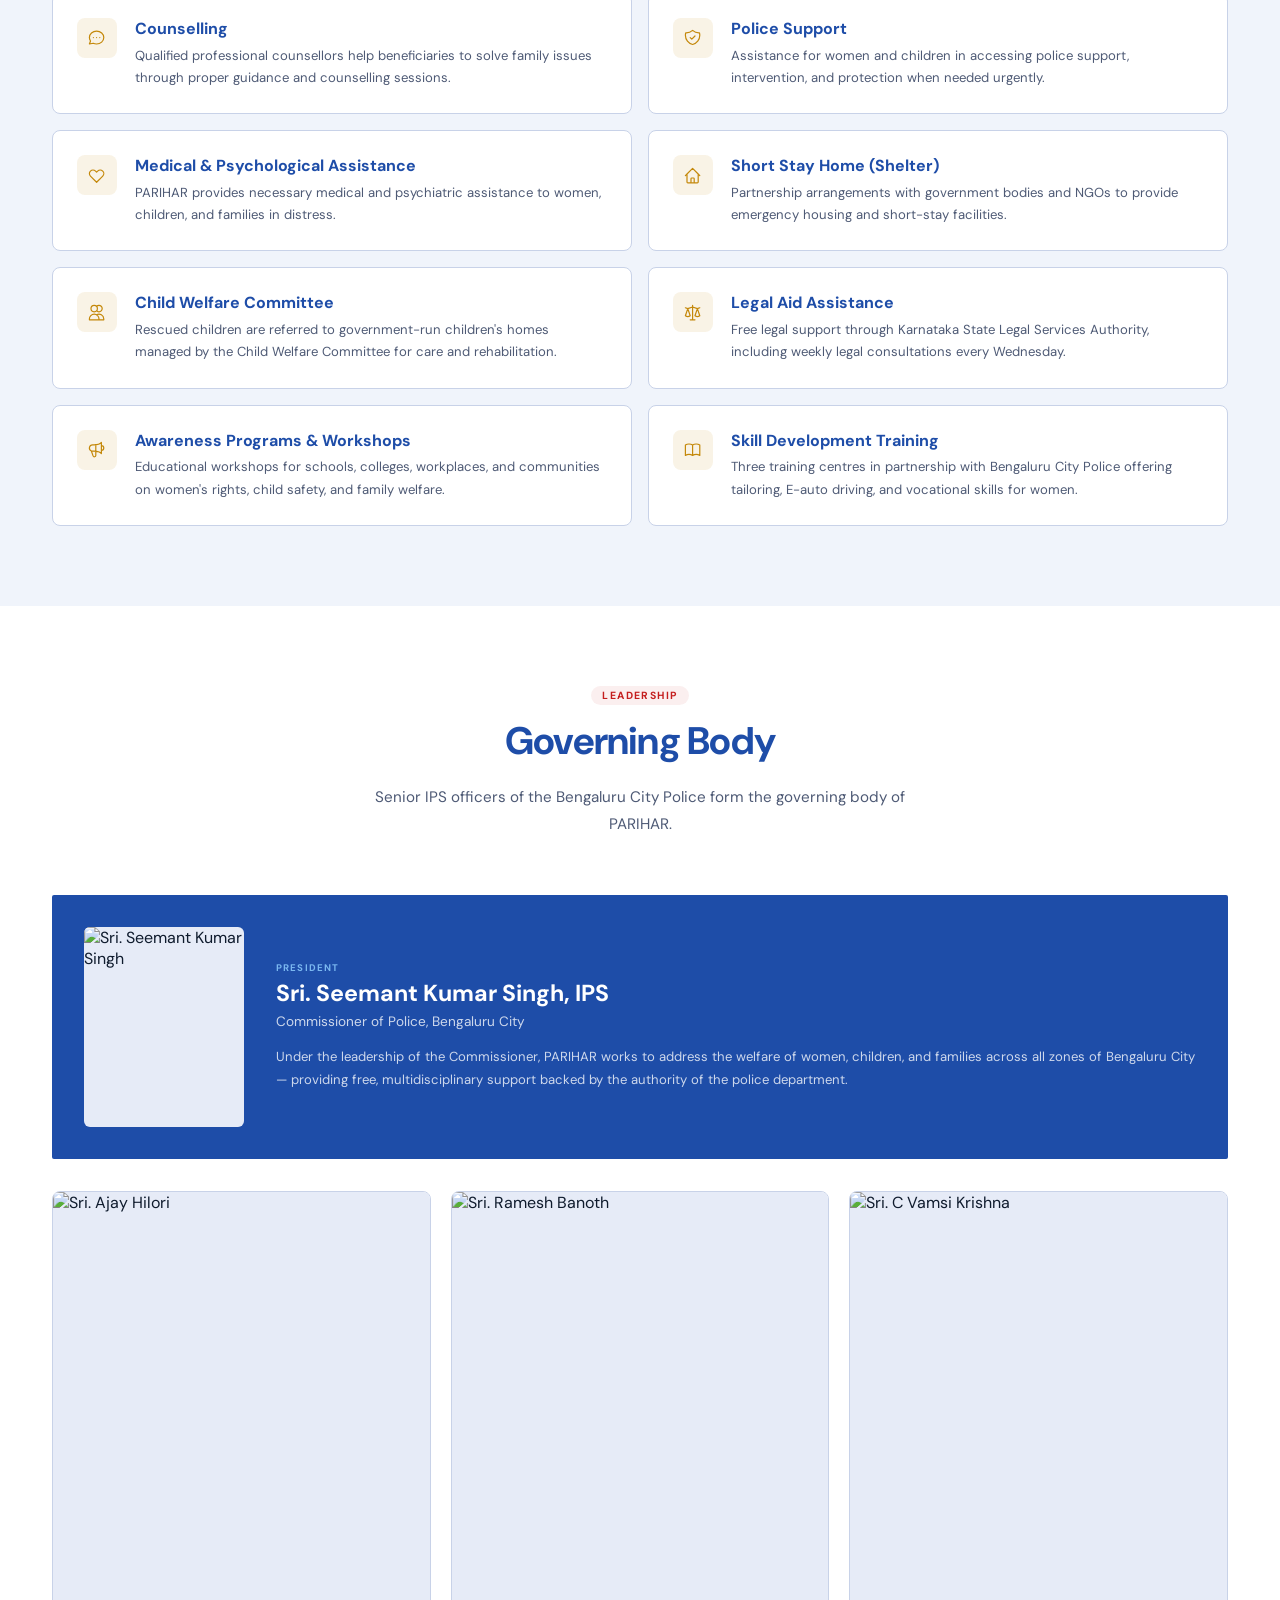
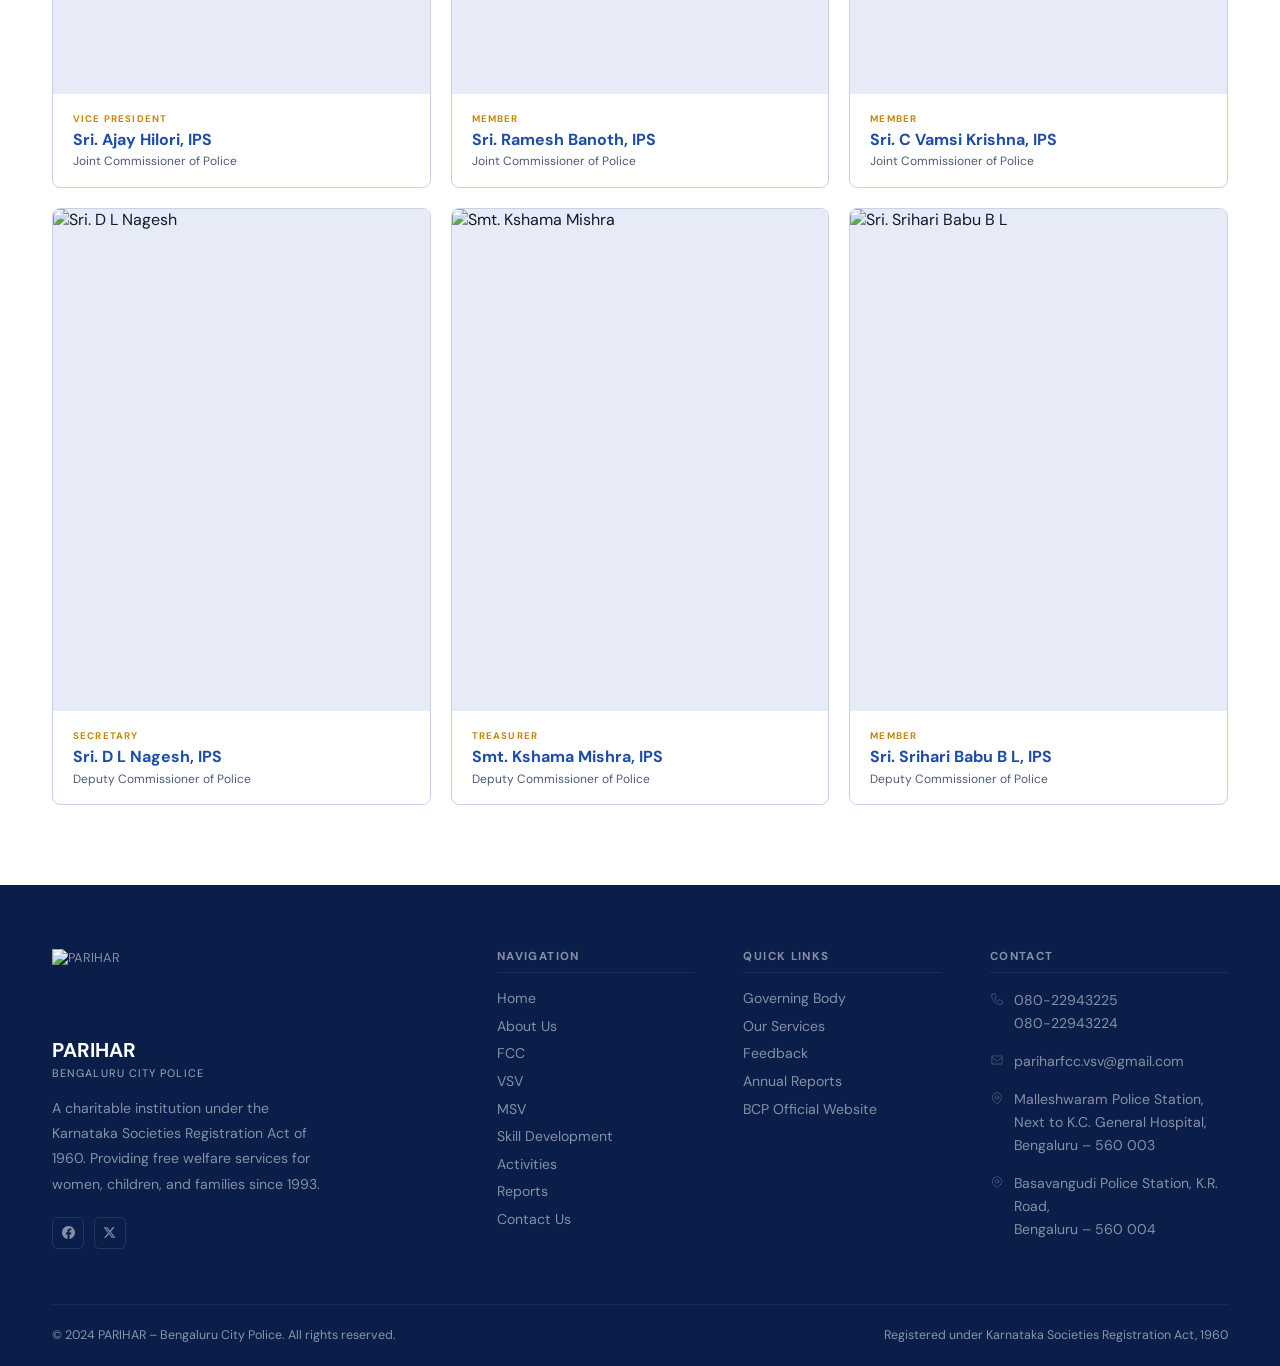
==== commit 00fbd8d5: "Fix readability: contrast, broken services grid, mobile text Contrast fixes (WCAG AA compliance on d" ====
--- a/about.html
+++ b/about.html
@@ -25,7 +25,7 @@
 <!-- OVERVIEW -->
 <section class="section" id="overview">
   <div class="container">
-    <div style="display:grid;grid-template-columns:1fr 1fr;gap:5rem;align-items:start;">
+    <div class="page-2col" style="gap:5rem;align-items:start;">
       <div class="reveal">
         <div class="section-eyebrow"><div class="section-eyebrow__line"></div><span class="section-eyebrow__text">About Us</span></div>
         <h2 class="section-heading" style="margin-bottom:1.5rem;">Overview</h2>
@@ -48,13 +48,13 @@
       </div>
       <div class="reveal" style="display:flex;flex-direction:column;gap:1.25rem;">
         <!-- Commissioner card -->
-        <div style="background:var(--navy);border-radius:2px;padding:2rem;display:flex;gap:1.5rem;align-items:flex-start;">
+        <div class="commissioner-card" style="background:var(--navy);border-radius:2px;padding:2rem;">
           <img src="https://bcpparihar.org/wp-content/uploads/2025/06/comissioner.png" alt="Commissioner" style="width:90px;height:115px;object-fit:cover;object-position:top;border-radius:2px;flex-shrink:0;border:1px solid rgba(196,153,58,.3);" />
           <div>
             <div style="font-size:.6rem;font-weight:700;letter-spacing:.14em;text-transform:uppercase;color:var(--gold2);margin-bottom:.6rem;">Commissioner's Message</div>
             <blockquote style="font-family:var(--serif);font-size:.95rem;font-style:italic;color:rgba(255,255,255,.7);line-height:1.7;margin-bottom:.85rem;border-left:2px solid var(--gold);padding-left:.85rem;">"In a world of relationship complexities and drastic cultural changes, primarily women and children become the natural targets and victims of family issues."</blockquote>
             <div style="font-family:var(--serif);font-size:.95rem;font-weight:600;color:var(--white);">Sri. Seemant Kumar Singh, IPS</div>
-            <div style="font-size:.72rem;color:rgba(255,255,255,.4);margin-top:.2rem;">Commissioner of Police, Bengaluru City</div>
+            <div style="font-size:.72rem;color:rgba(255,255,255,.68);margin-top:.2rem;">Commissioner of Police, Bengaluru City</div>
           </div>
         </div>
         <!-- 2024 Stats -->
@@ -80,7 +80,7 @@
       <h2 class="section-heading section-heading--center">Our Services</h2>
       <p class="section-subhead section-subhead--center">Eight comprehensive, free-of-charge services for women, children, and families in distress.</p>
     </div>
-    <div style="display:grid;grid-template-columns:repeat(2,1fr);gap:1rem;" class="reveal">
+    <div class="grid-2col reveal" style="gap:1rem;">
       <div class="service-item"><div class="service-item__icon"><svg viewBox="0 0 24 24" fill="none" stroke="currentColor" stroke-width="1.5"><path stroke-linecap="round" stroke-linejoin="round" d="M8 12h.01M12 12h.01M16 12h.01M21 12c0 4.418-4.03 8-9 8a9.863 9.863 0 01-4.255-.949L3 20l1.395-3.72C3.512 15.042 3 13.574 3 12c0-4.418 4.03-8 9-8s9 3.582 9 8z"/></svg></div><div><div class="service-item__title">Counselling</div><p class="service-item__text">Qualified professional counsellors help beneficiaries to solve family issues through proper guidance and counselling sessions.</p></div></div>
       <div class="service-item"><div class="service-item__icon"><svg viewBox="0 0 24 24" fill="none" stroke="currentColor" stroke-width="1.5"><path stroke-linecap="round" stroke-linejoin="round" d="M9 12l2 2 4-4m5.618-4.016A11.955 11.955 0 0112 2.944a11.955 11.955 0 01-8.618 3.04A12.02 12.02 0 003 9c0 5.591 3.824 10.29 9 11.622 5.176-1.332 9-6.03 9-11.622 0-1.042-.133-2.052-.382-3.016z"/></svg></div><div><div class="service-item__title">Police Support</div><p class="service-item__text">Assistance for women and children in accessing police support, intervention, and protection when needed urgently.</p></div></div>
       <div class="service-item"><div class="service-item__icon"><svg viewBox="0 0 24 24" fill="none" stroke="currentColor" stroke-width="1.5"><path stroke-linecap="round" stroke-linejoin="round" d="M4.318 6.318a4.5 4.5 0 000 6.364L12 20.364l7.682-7.682a4.5 4.5 0 00-6.364-6.364L12 7.636l-1.318-1.318a4.5 4.5 0 00-6.364 0z"/></svg></div><div><div class="service-item__title">Medical &amp; Psychological Assistance</div><p class="service-item__text">PARIHAR provides necessary medical and psychiatric assistance to women, children, and families in distress.</p></div></div>
@@ -109,12 +109,12 @@
           <div class="person-card__role">President</div>
           <div class="person-card__name">Sri. Seemant Kumar Singh, IPS</div>
           <div class="person-card__rank" style="margin-top:.35rem;">Commissioner of Police, Bengaluru City</div>
-          <p style="color:rgba(255,255,255,.45);font-size:.82rem;line-height:1.75;margin-top:1rem;">Under the leadership of the Commissioner, PARIHAR works to address the welfare of women, children, and families across all zones of Bengaluru City — providing free, multidisciplinary support backed by the authority of the police department.</p>
+          <p style="color:rgba(255,255,255,.78);font-size:.82rem;line-height:1.75;margin-top:1rem;">Under the leadership of the Commissioner, PARIHAR works to address the welfare of women, children, and families across all zones of Bengaluru City — providing free, multidisciplinary support backed by the authority of the police department.</p>
         </div>
       </div>
     </div>
     <!-- Other members -->
-    <div style="display:grid;grid-template-columns:repeat(3,1fr);gap:1.25rem;" class="reveal">
+    <div class="reveal grid-3col" style="gap:1.25rem;">
       <div class="person-card">
         <img src="https://bcpparihar.org/wp-content/uploads/2025/08/ajay.jpg" alt="Sri. Ajay Hilori" class="person-card__img" />
         <div class="person-card__body"><div class="person-card__role">Vice President</div><div class="person-card__name">Sri. Ajay Hilori, IPS</div><div class="person-card__rank">Joint Commissioner of Police</div></div>
--- a/css/style.css
+++ b/css/style.css
@@ -56,7 +56,7 @@
   padding: .45rem 0;
   font-size: .7rem;
   letter-spacing: .02em;
-  color: rgba(255,255,255,.5);
+  color: rgba(255,255,255,.78);
 }
 .topbar__inner {
   display: flex;
@@ -65,7 +65,7 @@
 }
 .topbar__right { display: flex; align-items: center; gap: 1.5rem; }
 .topbar__item { display: flex; align-items: center; gap: .4rem; }
-.topbar__item a { color: rgba(255,255,255,.55); }
+.topbar__item a { color: rgba(255,255,255,.85); }
 .topbar__item a:hover { color: rgba(255,255,255,.9); }
 .topbar__social { display: flex; gap: .6rem; }
 .topbar__social a {
@@ -216,7 +216,7 @@
   overflow: hidden;
   transition: max-height .35s ease, padding .35s ease;
 }
-.mobile-menu.open { max-height: 600px; padding: 1rem 0 1.5rem; }
+.mobile-menu.open { max-height: 90vh; overflow-y: auto; padding: 1rem 0 1.5rem; }
 .mobile-menu a {
   display: block;
   padding: .65rem 2rem;
@@ -227,7 +227,40 @@
   transition: color .12s;
 }
 .mobile-menu a:hover { color: var(--white); }
-.mobile-menu a.indent { padding-left: 3rem; color: rgba(255,255,255,.4); }
+.mobile-menu a.active { color: var(--white); border-left: 2px solid var(--red); padding-left: calc(2rem - 2px); }
+.mobile-menu a.indent { padding-left: 3rem; color: rgba(255,255,255,.68); font-size: .78rem; }
+.mobile-menu a.indent.active { padding-left: calc(3rem - 2px); color: rgba(255,255,255,.75); }
+.mobile-menu__section {
+  padding: .55rem 2rem .2rem;
+  font-size: .58rem;
+  font-weight: 700;
+  letter-spacing: .14em;
+  text-transform: uppercase;
+  color: rgba(255,255,255,.25);
+  margin-top: .35rem;
+  border-top: 1px solid rgba(255,255,255,.06);
+  pointer-events: none;
+}
+.mobile-menu__cta {
+  display: flex !important;
+  align-items: center;
+  justify-content: center;
+  gap: .55rem;
+  margin: .85rem 1.25rem .25rem !important;
+  background: var(--red);
+  color: var(--white) !important;
+  border-radius: 4px;
+  font-weight: 600 !important;
+  padding: .9rem 1.25rem !important;
+  border-bottom: none !important;
+  border-left: none !important;
+}
+.mobile-menu__cta:hover { background: #b91c1c; color: var(--white) !important; }
+
+/* Hamburger → X animation */
+.hamburger.active span:nth-child(1) { transform: rotate(45deg) translate(0, 7px); }
+.hamburger.active span:nth-child(2) { opacity: 0; }
+.hamburger.active span:nth-child(3) { transform: rotate(-45deg) translate(0, -7px); }
 
 @media (max-width: 1024px) {
   .navbar__menu, .navbar__right { display: none; }
@@ -293,7 +326,7 @@
 .hero__title em { font-style: normal; color: var(--gold2); }
 .hero__lead {
   font-size: 1rem;
-  color: rgba(255,255,255,.55);
+  color: rgba(255,255,255,.88);
   max-width: 520px;
   line-height: 1.8;
   margin-bottom: .85rem;
@@ -302,7 +335,7 @@
 .hero__quote {
   font-size: .85rem;
   font-style: italic;
-  color: rgba(255,255,255,.4);
+  color: rgba(255,255,255,.72);
   max-width: 480px;
   line-height: 1.7;
   margin-bottom: 2.5rem;
@@ -350,7 +383,7 @@
   font-size: .62rem;
   letter-spacing: .08em;
   text-transform: uppercase;
-  color: rgba(255,255,255,.35);
+  color: rgba(255,255,255,.65);
 }
 .hero__scroll {
   position: absolute;
@@ -410,11 +443,11 @@
 .breadcrumb {
   display: flex; align-items: center; gap: .45rem;
   margin-top: .75rem;
-  font-size: .7rem; color: rgba(255,255,255,.4);
-}
-.breadcrumb a { color: rgba(255,255,255,.45); }
-.breadcrumb a:hover { color: rgba(255,255,255,.8); }
-.breadcrumb svg { width: 10px; height: 10px; opacity: .45; }
+  font-size: .7rem; color: rgba(255,255,255,.68);
+}
+.breadcrumb a { color: rgba(255,255,255,.75); }
+.breadcrumb a:hover { color: var(--white); }
+.breadcrumb svg { width: 10px; height: 10px; opacity: .65; }
 
 /* ══════════════════════════════
    ANNOUNCEMENT / INFO STRIP
@@ -496,7 +529,7 @@
   margin-top: 1.25rem;
 }
 .section-subhead--center { text-align: center; margin: 1.25rem auto 0; }
-.section-subhead--light { color: rgba(255,255,255,.5); }
+.section-subhead--light { color: rgba(255,255,255,.82); }
 
 /* ══════════════════════════════
    CARDS
@@ -607,7 +640,7 @@
 }
 .person-card--featured .person-card__role { color: #7BB8F0; }
 .person-card--featured .person-card__name { color: var(--white); font-size: 1.45rem; }
-.person-card--featured .person-card__rank { color: rgba(255,255,255,.5); font-size: .85rem; }
+.person-card--featured .person-card__rank { color: rgba(255,255,255,.78); font-size: .85rem; }
 
 /* Gallery — fixed alignment with consistent aspect ratios */
 .gallery-grid {
@@ -853,7 +886,7 @@
 }
 .footer__brand-sub {
   font-size: .68rem; letter-spacing: .1em;
-  text-transform: uppercase; color: rgba(255,255,255,.4); margin-bottom: 1rem;
+  text-transform: uppercase; color: rgba(255,255,255,.62); margin-bottom: 1rem;
 }
 .footer__desc { font-size: .88rem; line-height: 1.8; max-width: 280px; }
 .footer__social { display: flex; gap: .6rem; margin-top: 1.25rem; }
@@ -890,7 +923,7 @@
   border-top: 1px solid rgba(255,255,255,.06);
   padding: 1.4rem 0;
   display: flex; align-items: center; justify-content: space-between;
-  font-size: .78rem; color: rgba(255,255,255,.32);
+  font-size: .78rem; color: rgba(255,255,255,.52);
   gap: 1rem;
 }
 
@@ -951,11 +984,12 @@
 /* ══════════════════════════════
    SCROLL REVEAL
 ══════════════════════════════ */
-.reveal {
+/* Reveal only applies when JS has marked the page ready */
+.js-enhanced .reveal {
   opacity: 0; transform: translateY(18px);
   transition: opacity .5s ease, transform .5s ease;
 }
-.reveal.visible { opacity: 1; transform: none; }
+.js-enhanced .reveal.visible { opacity: 1; transform: none; }
 
 /* ══════════════════════════════
    BACK TO TOP
@@ -974,24 +1008,117 @@
 #btt svg { width: 16px; height: 16px; stroke: white; fill: none; stroke-width: 2; }
 
 /* ══════════════════════════════
+   RESPONSIVE UTILITY GRIDS
+══════════════════════════════ */
+.grid-2col  { display: grid; grid-template-columns: 1fr 1fr; }
+.grid-3col  { display: grid; grid-template-columns: repeat(3, 1fr); }
+.grid-4col  { display: grid; grid-template-columns: repeat(4, 1fr); }
+.page-2col  { display: grid; grid-template-columns: 1fr 1fr; }
+.form-2col  { display: grid; grid-template-columns: 1fr 1fr; }
+.commissioner-grid {
+  display: grid;
+  grid-template-columns: auto 1fr;
+  align-items: center;
+  max-width: 960px;
+  margin: 0 auto;
+}
+.commissioner-card { display: flex; gap: 1.5rem; align-items: flex-start; }
+
+/* ══════════════════════════════
    RESPONSIVE
 ══════════════════════════════ */
+
+/* ── Laptop / small tablet ≤ 1024px ── */
 @media (max-width: 1024px) {
+  /* Nav */
+  .navbar__menu, .navbar__right { display: none; }
+  .hamburger { display: flex; }
+  .mobile-menu { display: block; }
+
+  /* Multi-column grids → 2-col at tablet width */
+  .grid-3col  { grid-template-columns: 1fr 1fr; }
+  .grid-4col  { grid-template-columns: 1fr 1fr; }
+
+  /* Stats */
+  .hero__stats { grid-template-columns: 1fr 1fr; }
+  .stats-band__grid { grid-template-columns: 1fr 1fr; }
+  .stat-item:nth-child(2n) { border-right: none; }
+  .stat-item:nth-child(-n+2) { border-bottom: 1px solid rgba(255,255,255,.08); }
+
+  /* Footer 2-col */
   .footer__grid { grid-template-columns: 1fr 1fr; }
-  .hero__stats  { grid-template-columns: repeat(2, 1fr); }
-  .stats-band__grid { grid-template-columns: repeat(2, 1fr); }
-}
+}
+
+/* ── Tablet portrait / large phone ≤ 768px ── */
 @media (max-width: 768px) {
-  .section { padding: 3.5rem 0; }
-  .container { padding: 0 1.25rem; }
-  .footer__grid { grid-template-columns: 1fr; gap: 2rem; }
-  .gallery-grid { grid-template-columns: repeat(2, 1fr); }
-  .gallery-grid--4 { grid-template-columns: repeat(2, 1fr); }
+  .section { padding: 3rem 0; }
+  .container { padding: 0 1.1rem; }
+
+  /* Hide entire topbar — wraps badly on small screens */
+  .topbar { display: none; }
+
+  /* Navbar */
+  .navbar__inner { height: 68px; }
+  .navbar__logo { height: 52px; }
+  .mobile-menu a { padding: .85rem 1.5rem; font-size: .88rem; min-height: 44px; display: flex; align-items: center; }
+  .mobile-menu a.indent { padding-left: 2.5rem; }
+
+  /* Hero */
+  .hero__content { padding: 2.5rem 0 2rem; }
+  .hero__stats { grid-template-columns: 1fr 1fr; gap: .75rem; }
+  .hero__scroll { display: none; }
+
+  /* Page hero — auto height so title never clips */
+  .page-hero { height: auto; min-height: 160px; padding: 2.5rem 0; }
+  .page-hero__title { font-size: clamp(1.4rem, 5vw, 2.2rem); }
+
+  /* Gold strip — stack label + phone */
+  .gold-strip__inner { flex-direction: column; align-items: flex-start; gap: .6rem; }
+
+  /* 2-col + page layouts → single column */
+  .grid-2col          { grid-template-columns: 1fr; }
+  .page-2col          { grid-template-columns: 1fr; row-gap: 2.5rem !important; }
+  .form-2col          { grid-template-columns: 1fr; }
+  .commissioner-grid  { grid-template-columns: 1fr; row-gap: 2rem !important; }
+  .commissioner-grid > img { margin: 0 auto; display: block; }
+  .commissioner-card  { flex-direction: column; gap: 1.25rem; }
+
+  /* Gallery */
+  .gallery-grid       { grid-template-columns: 1fr 1fr; }
+  .gallery-grid--4    { grid-template-columns: 1fr 1fr; }
+
+  /* Person cards */
   .person-card--featured { flex-direction: column; }
   .person-card--featured .person-card__img { width: 100%; max-width: 180px; height: auto; aspect-ratio: 3/4; }
-}
+
+  /* Police gallery */
+  .police-gallery__img { width: 130px; height: 165px; }
+
+  /* Footer */
+  .footer__grid   { grid-template-columns: 1fr; gap: 2rem; }
+  .footer__top    { padding: 3rem 0 2rem; }
+  .footer__bottom { flex-direction: column; text-align: center; gap: .4rem; }
+}
+
+/* ── Phone ≤ 480px ── */
 @media (max-width: 480px) {
-  .hero__stats { grid-template-columns: repeat(2, 1fr); gap: .75rem; }
+  .section    { padding: 2.5rem 0; }
+  .container  { padding: 0 1rem; }
+
+  /* Hero */
+  .hero__content  { padding: 2rem 0 1.5rem; }
+  .hero__title    { font-size: clamp(2rem, 9vw, 2.8rem); }
+  .hero__stat-num { font-size: 1.55rem; }
+  .hero__actions  { gap: .65rem; }
+
+  /* Further collapse grids */
+  .grid-3col { grid-template-columns: 1fr; }
+  .grid-4col { grid-template-columns: 1fr; }
+
+  /* Stats band stays 2-col (numbers are short) */
   .stats-band__grid { grid-template-columns: 1fr 1fr; }
+  .stat-item__num   { font-size: 2rem; }
+
+  /* Gallery stays 2-col on phone */
   .gallery-grid { grid-template-columns: 1fr 1fr; }
 }
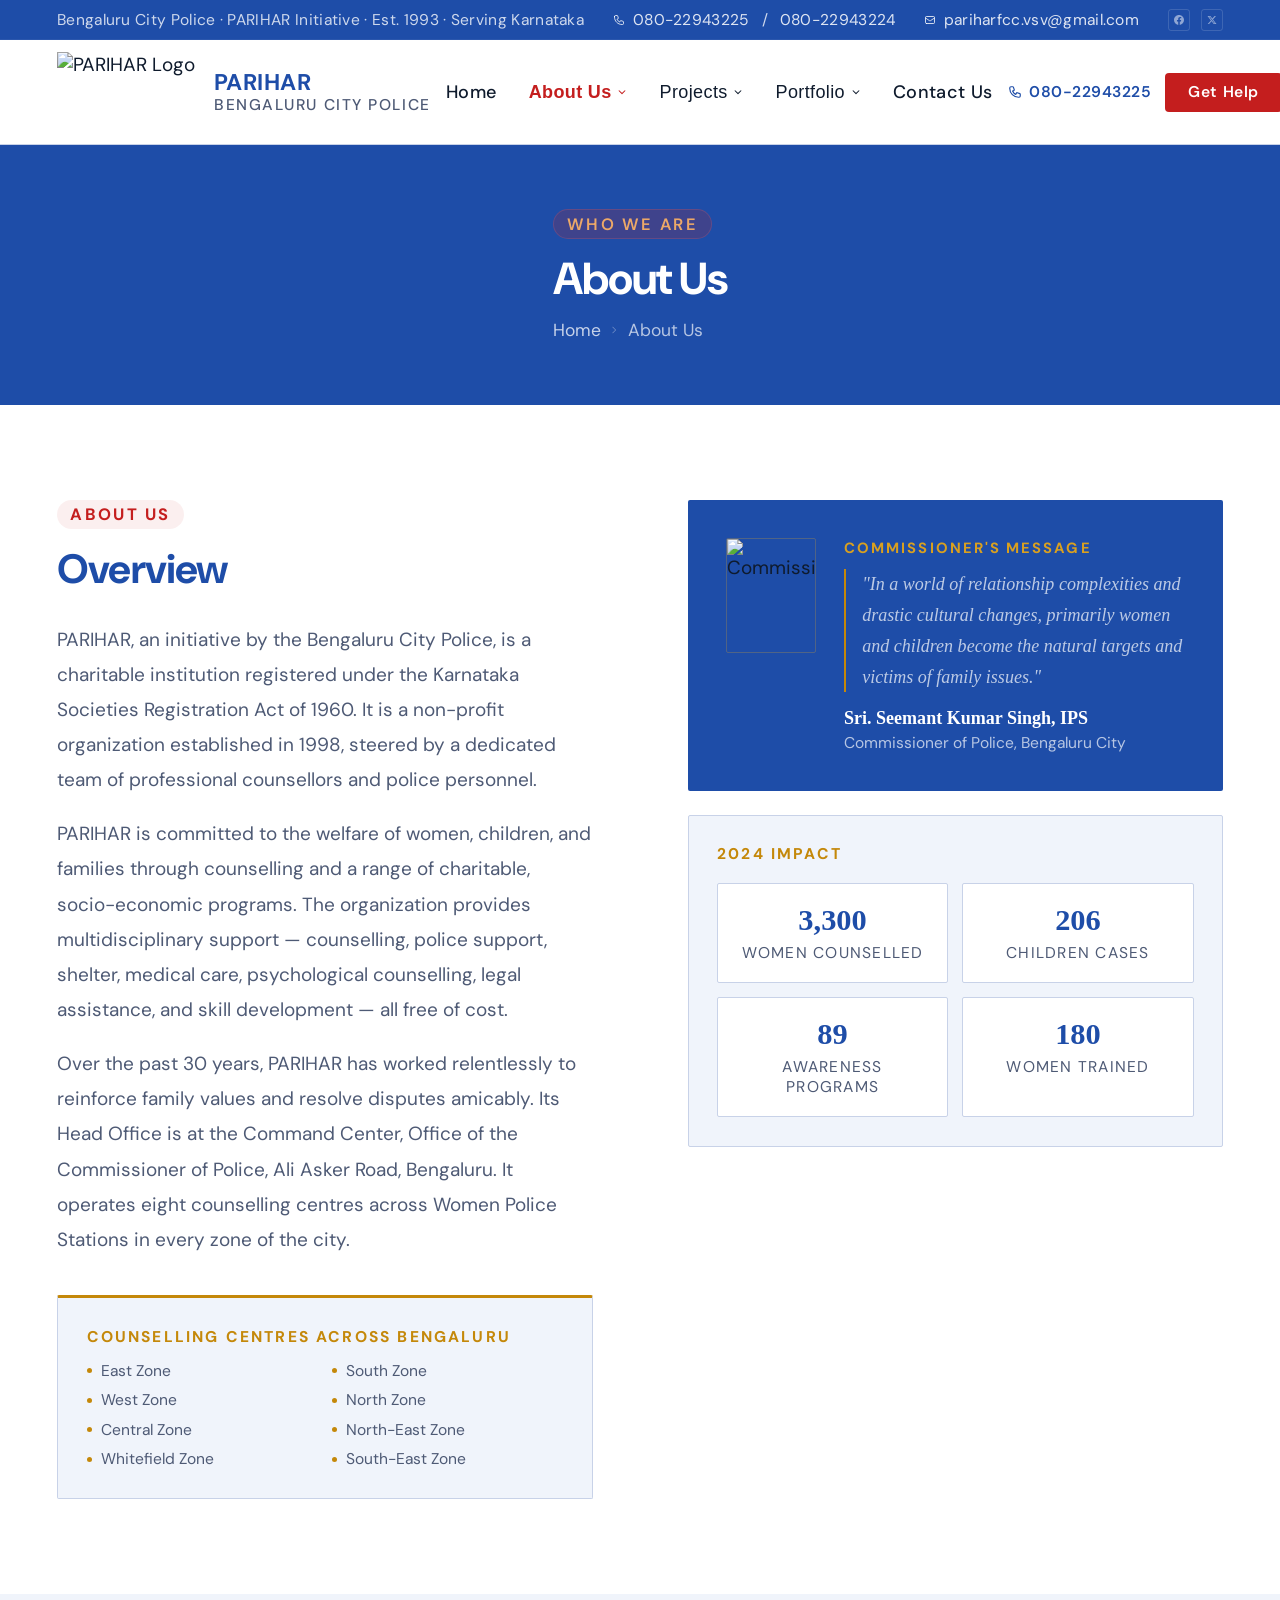
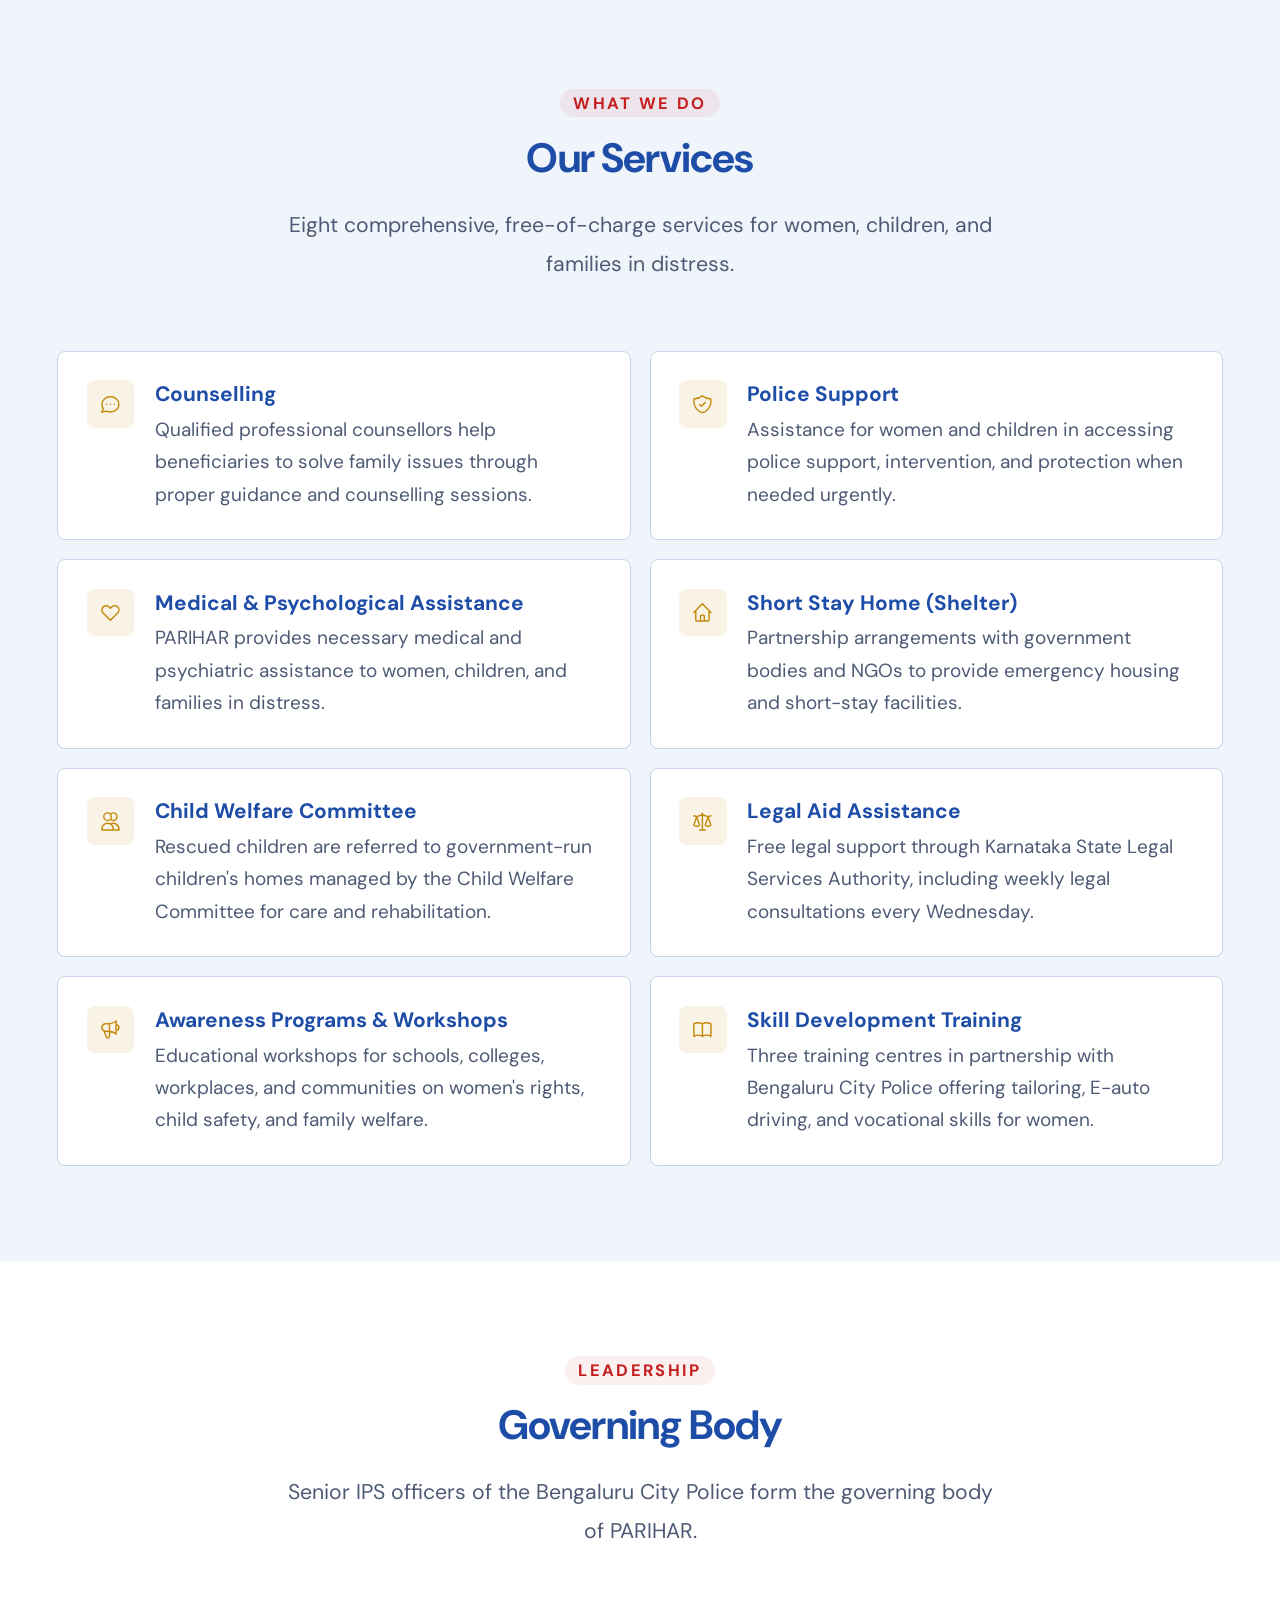
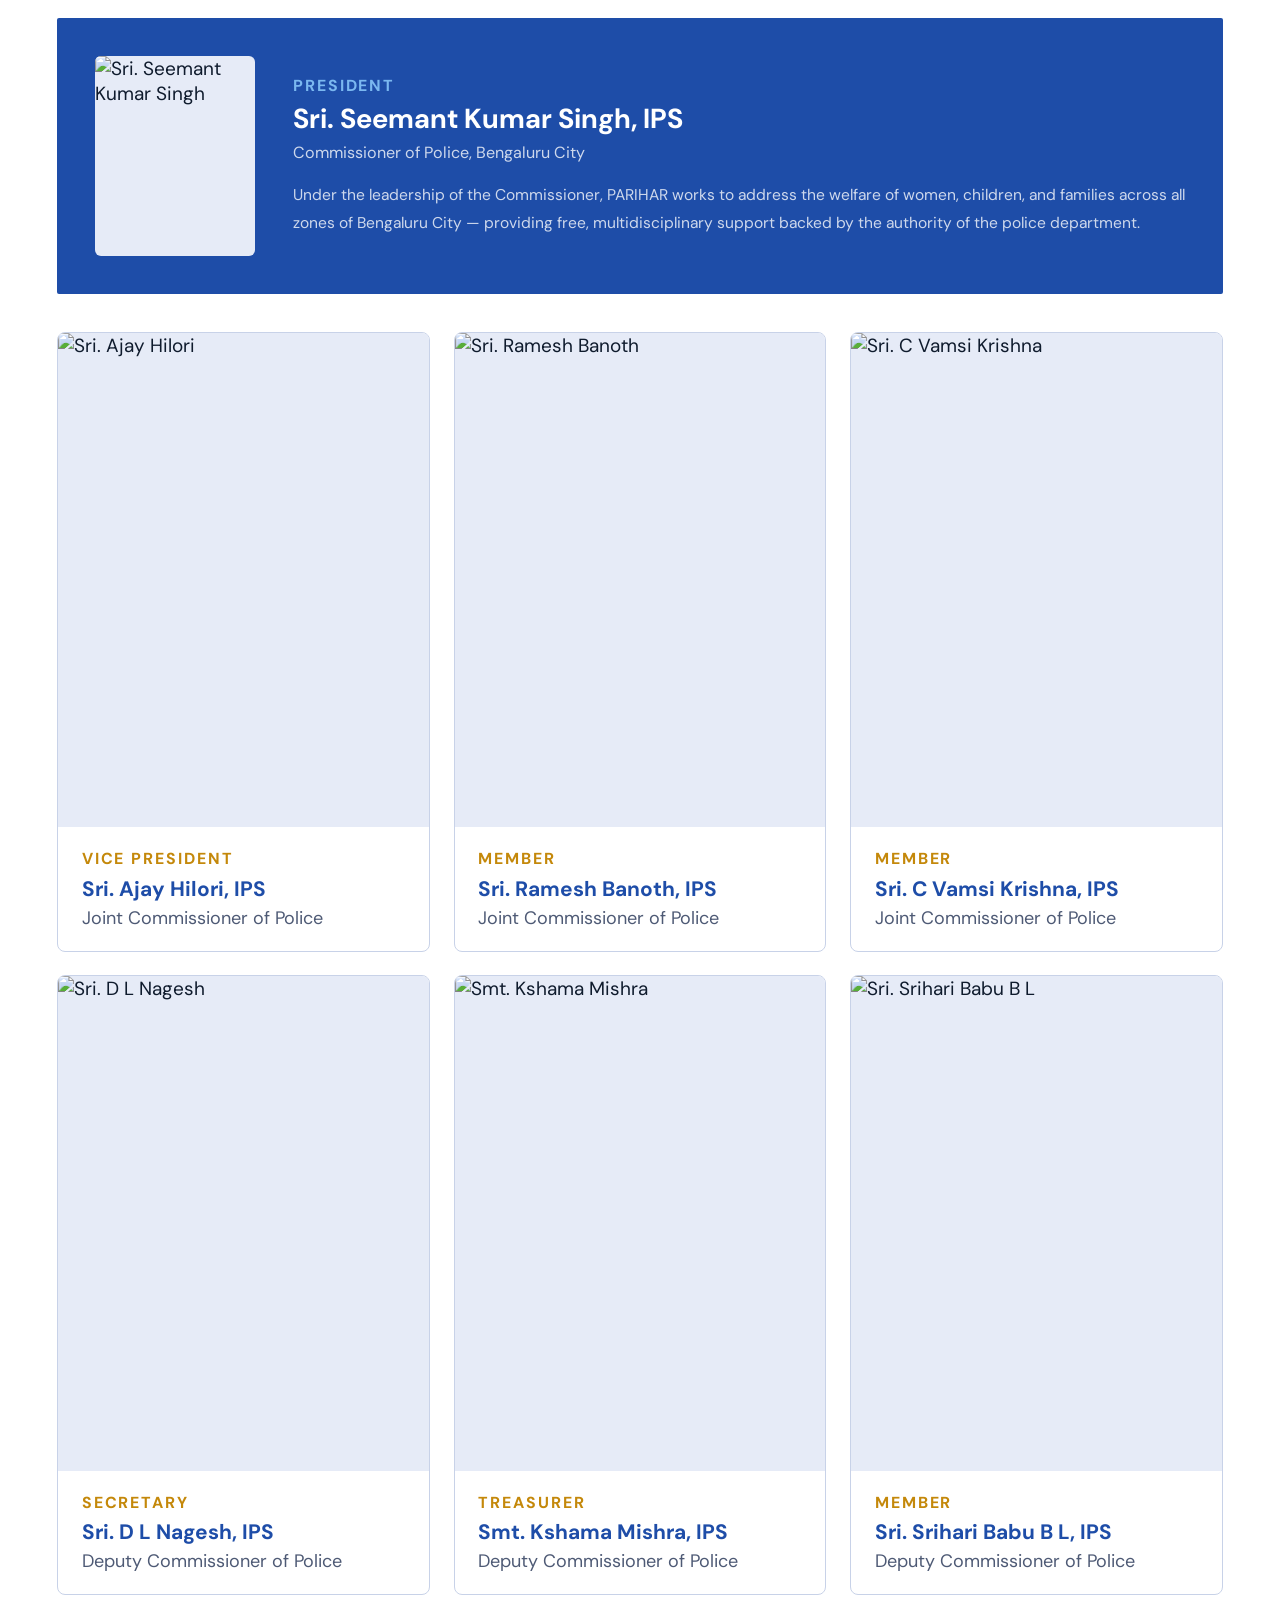
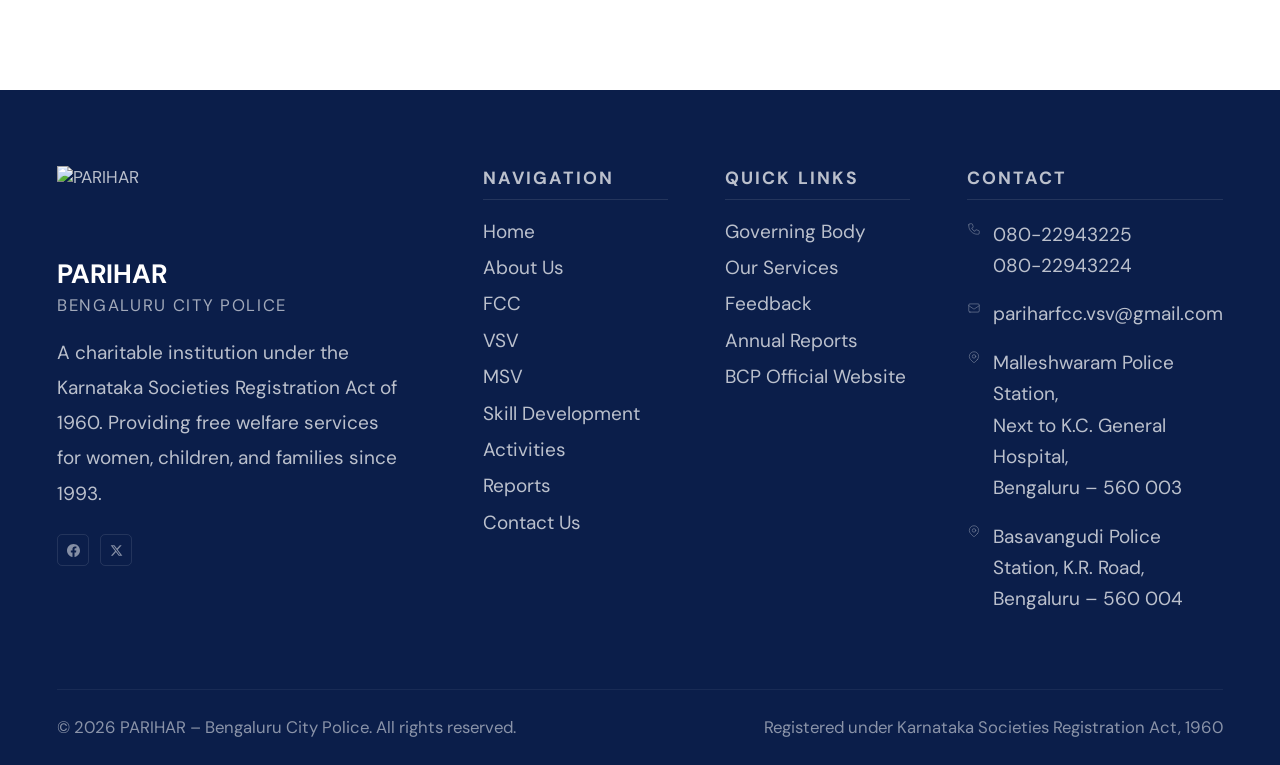
==== commit 8cecd1a1: "UI/UX overhaul: contrast, accessibility, real form, and polish across all pages - Fix WCAG contrast " ====
--- a/about.html
+++ b/about.html
@@ -6,6 +6,7 @@
   <link rel="preconnect" href="https://fonts.googleapis.com" /><link rel="preconnect" href="https://fonts.gstatic.com" crossorigin />
   <link href="https://fonts.googleapis.com/css2?family=DM+Sans:ital,opsz,wght@0,9..40,300;0,9..40,400;0,9..40,500;0,9..40,600;0,9..40,700;0,9..40,800;1,9..40,400&display=swap" rel="stylesheet" />
   <link rel="stylesheet" href="css/style.css" />
+  <link rel="icon" href="https://bcpparihar.org/wp-content/uploads/2022/09/2018-05-30-1.png" type="image/png" />
 </head>
 <body data-page="about">
 <script src="js/nav.js"></script>
@@ -24,6 +25,7 @@
 
 <!-- OVERVIEW -->
 <section class="section" id="overview">
+<span id="main-content" style="display:none;"></span>
   <div class="container">
     <div class="page-2col" style="gap:5rem;align-items:start;">
       <div class="reveal">
@@ -33,7 +35,7 @@
         <p style="color:var(--muted);line-height:1.85;margin-bottom:1rem;">PARIHAR is committed to the welfare of women, children, and families through counselling and a range of charitable, socio-economic programs. The organization provides multidisciplinary support — counselling, police support, shelter, medical care, psychological counselling, legal assistance, and skill development — all free of cost.</p>
         <p style="color:var(--muted);line-height:1.85;margin-bottom:2rem;">Over the past 30 years, PARIHAR has worked relentlessly to reinforce family values and resolve disputes amicably. Its Head Office is at the Command Center, Office of the Commissioner of Police, Ali Asker Road, Bengaluru. It operates eight counselling centres across Women Police Stations in every zone of the city.</p>
         <div style="background:var(--bg);border:1px solid var(--border);border-top:3px solid var(--gold);border-radius:2px;padding:1.5rem;">
-          <div style="font-size:.65rem;font-weight:700;letter-spacing:.14em;text-transform:uppercase;color:var(--gold);margin-bottom:.75rem;">Counselling Centres Across Bengaluru</div>
+          <div style="font-size:.82rem;font-weight:700;letter-spacing:.14em;text-transform:uppercase;color:var(--gold);margin-bottom:.75rem;">Counselling Centres Across Bengaluru</div>
           <div style="display:grid;grid-template-columns:1fr 1fr;gap:.5rem .75rem;">
             <div style="font-size:.82rem;color:var(--muted);display:flex;align-items:center;gap:.5rem;"><span style="width:5px;height:5px;border-radius:50%;background:var(--gold);flex-shrink:0;display:inline-block;"></span>East Zone</div>
             <div style="font-size:.82rem;color:var(--muted);display:flex;align-items:center;gap:.5rem;"><span style="width:5px;height:5px;border-radius:50%;background:var(--gold);flex-shrink:0;display:inline-block;"></span>South Zone</div>
@@ -51,20 +53,20 @@
         <div class="commissioner-card" style="background:var(--navy);border-radius:2px;padding:2rem;">
           <img src="https://bcpparihar.org/wp-content/uploads/2025/06/comissioner.png" alt="Commissioner" style="width:90px;height:115px;object-fit:cover;object-position:top;border-radius:2px;flex-shrink:0;border:1px solid rgba(196,153,58,.3);" />
           <div>
-            <div style="font-size:.6rem;font-weight:700;letter-spacing:.14em;text-transform:uppercase;color:var(--gold2);margin-bottom:.6rem;">Commissioner's Message</div>
+            <div style="font-size:.78rem;font-weight:700;letter-spacing:.14em;text-transform:uppercase;color:var(--gold2);margin-bottom:.6rem;">Commissioner's Message</div>
             <blockquote style="font-family:var(--serif);font-size:.95rem;font-style:italic;color:rgba(255,255,255,.7);line-height:1.7;margin-bottom:.85rem;border-left:2px solid var(--gold);padding-left:.85rem;">"In a world of relationship complexities and drastic cultural changes, primarily women and children become the natural targets and victims of family issues."</blockquote>
             <div style="font-family:var(--serif);font-size:.95rem;font-weight:600;color:var(--white);">Sri. Seemant Kumar Singh, IPS</div>
-            <div style="font-size:.72rem;color:rgba(255,255,255,.68);margin-top:.2rem;">Commissioner of Police, Bengaluru City</div>
+            <div style="font-size:.82rem;color:rgba(255,255,255,.68);margin-top:.2rem;">Commissioner of Police, Bengaluru City</div>
           </div>
         </div>
         <!-- 2024 Stats -->
         <div style="border:1px solid var(--border);border-radius:2px;padding:1.5rem;background:var(--bg);">
-          <div style="font-size:.65rem;font-weight:700;letter-spacing:.14em;text-transform:uppercase;color:var(--gold);margin-bottom:1rem;">2024 Impact</div>
+          <div style="font-size:.82rem;font-weight:700;letter-spacing:.14em;text-transform:uppercase;color:var(--gold);margin-bottom:1rem;">2024 Impact</div>
           <div style="display:grid;grid-template-columns:1fr 1fr;gap:.75rem;">
-            <div style="text-align:center;padding:1rem;background:var(--white);border:1px solid var(--border);border-radius:2px;"><div style="font-family:var(--serif);font-size:1.6rem;font-weight:600;color:var(--navy);">3,300</div><div style="font-size:.65rem;letter-spacing:.08em;text-transform:uppercase;color:var(--muted);margin-top:.25rem;">Women Counselled</div></div>
-            <div style="text-align:center;padding:1rem;background:var(--white);border:1px solid var(--border);border-radius:2px;"><div style="font-family:var(--serif);font-size:1.6rem;font-weight:600;color:var(--navy);">206</div><div style="font-size:.65rem;letter-spacing:.08em;text-transform:uppercase;color:var(--muted);margin-top:.25rem;">Children Cases</div></div>
-            <div style="text-align:center;padding:1rem;background:var(--white);border:1px solid var(--border);border-radius:2px;"><div style="font-family:var(--serif);font-size:1.6rem;font-weight:600;color:var(--navy);">89</div><div style="font-size:.65rem;letter-spacing:.08em;text-transform:uppercase;color:var(--muted);margin-top:.25rem;">Awareness Programs</div></div>
-            <div style="text-align:center;padding:1rem;background:var(--white);border:1px solid var(--border);border-radius:2px;"><div style="font-family:var(--serif);font-size:1.6rem;font-weight:600;color:var(--navy);">180</div><div style="font-size:.65rem;letter-spacing:.08em;text-transform:uppercase;color:var(--muted);margin-top:.25rem;">Women Trained</div></div>
+            <div style="text-align:center;padding:1rem;background:var(--white);border:1px solid var(--border);border-radius:2px;"><div style="font-family:var(--serif);font-size:1.6rem;font-weight:600;color:var(--navy);">3,300</div><div style="font-size:.82rem;letter-spacing:.08em;text-transform:uppercase;color:var(--muted);margin-top:.25rem;">Women Counselled</div></div>
+            <div style="text-align:center;padding:1rem;background:var(--white);border:1px solid var(--border);border-radius:2px;"><div style="font-family:var(--serif);font-size:1.6rem;font-weight:600;color:var(--navy);">206</div><div style="font-size:.82rem;letter-spacing:.08em;text-transform:uppercase;color:var(--muted);margin-top:.25rem;">Children Cases</div></div>
+            <div style="text-align:center;padding:1rem;background:var(--white);border:1px solid var(--border);border-radius:2px;"><div style="font-family:var(--serif);font-size:1.6rem;font-weight:600;color:var(--navy);">89</div><div style="font-size:.82rem;letter-spacing:.08em;text-transform:uppercase;color:var(--muted);margin-top:.25rem;">Awareness Programs</div></div>
+            <div style="text-align:center;padding:1rem;background:var(--white);border:1px solid var(--border);border-radius:2px;"><div style="font-family:var(--serif);font-size:1.6rem;font-weight:600;color:var(--navy);">180</div><div style="font-size:.82rem;letter-spacing:.08em;text-transform:uppercase;color:var(--muted);margin-top:.25rem;">Women Trained</div></div>
           </div>
         </div>
       </div>
--- a/css/style.css
+++ b/css/style.css
@@ -13,7 +13,8 @@
   --gold2:  #D9A020;   /* lighter gold for highlights */
   --text:   #0F1B2D;
   --muted:  #4E5A75;
-  --light:  #8A93A8;
+  --serif:  'Georgia', 'Times New Roman', serif;
+  --light:  #6E7A96;   /* raised from #8A93A8 for WCAG AA compliance */
   --white:  #FFFFFF;
   --bg:     #F0F4FB;   /* very light blue-tinted section bg */
   --bg2:    #E6EBF7;
@@ -25,7 +26,7 @@
 
 /* ── Reset ── */
 *, *::before, *::after { box-sizing: border-box; margin: 0; padding: 0; }
-html { scroll-behavior: smooth; font-size: 16px; overflow-x: hidden; }
+html { scroll-behavior: smooth; font-size: 19px; overflow-x: hidden; }
 body {
   font-family: var(--sans);
   color: var(--text);
@@ -36,12 +37,28 @@
 img { max-width: 100%; height: auto; display: block; }
 a { text-decoration: none; color: inherit; }
 
+/* ── Skip to Content ── */
+.skip-link {
+  position: absolute;
+  top: -100%;
+  left: 1rem;
+  background: var(--navy);
+  color: var(--white);
+  padding: .5rem 1.25rem;
+  border-radius: 4px;
+  z-index: 9999;
+  font-size: .9rem;
+  font-weight: 600;
+  transition: top .2s;
+}
+.skip-link:focus { top: 1rem; }
+
 /* ── Typography ── */
 h1,h2,h3,h4,h5 { font-weight: 700; line-height: 1.2; letter-spacing: -0.01em; }
-p { line-height: 1.75; }
+p { line-height: 1.85; }
 
 /* ── Utilities ── */
-.container { max-width: 1240px; margin: 0 auto; padding: 0 2rem; }
+.container { max-width: 1440px; margin: 0 auto; padding: 0 3rem; }
 .section    { padding: 5rem 0; }
 .section--dark { background: var(--navy); color: var(--white); }
 .section--gray { background: var(--bg); }
@@ -54,7 +71,7 @@
   background: var(--navy);
   border-bottom: 1px solid rgba(255,255,255,.06);
   padding: .45rem 0;
-  font-size: .7rem;
+  font-size: .82rem;
   letter-spacing: .02em;
   color: rgba(255,255,255,.78);
 }
@@ -94,7 +111,7 @@
   display: flex;
   align-items: center;
   justify-content: space-between;
-  height: 96px;
+  height: 104px;
 }
 
 /* Brand */
@@ -102,13 +119,13 @@
 .navbar__logo { height: 80px; width: auto; object-fit: contain; max-width: 180px; }
 .navbar__brand-text { line-height: 1.2; }
 .navbar__brand-name {
-  font-size: 1.05rem;
+  font-size: 1.2rem;
   font-weight: 700;
   color: var(--navy);
   letter-spacing: .02em;
 }
 .navbar__brand-sub {
-  font-size: .58rem;
+  font-size: .82rem;
   font-weight: 500;
   letter-spacing: .1em;
   text-transform: uppercase;
@@ -125,7 +142,7 @@
 .navbar__menu > li { position: relative; }
 .navbar__menu > li > a,
 .navbar__menu > li > button {
-  font-size: .78rem;
+  font-size: .95rem;
   font-weight: 500;
   letter-spacing: .02em;
   color: var(--text);
@@ -138,7 +155,13 @@
 }
 .navbar__menu > li > a:hover,
 .navbar__menu > li > button:hover { color: var(--red); background: rgba(196,30,30,.05); }
-.navbar__menu > li > a.active { color: var(--red); font-weight: 600; }
+.navbar__menu > li > a.active,
+.navbar__menu > li > button.active { color: var(--red); font-weight: 600; }
+
+/* Touch-accessible dropdown: open via JS aria-expanded */
+.navbar__menu > li > button[aria-expanded="true"] ~ .dropdown {
+  opacity: 1; visibility: visible; transform: translateY(0);
+}
 
 /* Dropdown */
 .dropdown {
@@ -164,7 +187,7 @@
 .dropdown a {
   display: block;
   padding: .6rem 1.1rem;
-  font-size: .78rem;
+  font-size: .95rem;
   font-weight: 400;
   color: var(--muted);
   transition: color .12s, background .12s;
@@ -174,7 +197,7 @@
 /* Nav right */
 .navbar__right { display: flex; align-items: center; gap: .75rem; flex-shrink: 0; }
 .navbar__tel {
-  font-size: .72rem;
+  font-size: .82rem;
   font-weight: 600;
   color: var(--navy);
   letter-spacing: .03em;
@@ -183,7 +206,7 @@
 .btn-gold {
   background: var(--red);
   color: var(--white) !important;
-  font-size: .72rem !important;
+  font-size: .82rem !important;
   font-weight: 600 !important;
   letter-spacing: .04em !important;
   padding: .5rem 1.2rem !important;
@@ -220,23 +243,23 @@
 .mobile-menu a {
   display: block;
   padding: .65rem 2rem;
-  font-size: .8rem;
+  font-size: .92rem;
   font-weight: 500;
-  color: rgba(255,255,255,.6);
+  color: rgba(255,255,255,.82);
   border-bottom: 1px solid rgba(255,255,255,.04);
   transition: color .12s;
 }
 .mobile-menu a:hover { color: var(--white); }
 .mobile-menu a.active { color: var(--white); border-left: 2px solid var(--red); padding-left: calc(2rem - 2px); }
-.mobile-menu a.indent { padding-left: 3rem; color: rgba(255,255,255,.68); font-size: .78rem; }
-.mobile-menu a.indent.active { padding-left: calc(3rem - 2px); color: rgba(255,255,255,.75); }
+.mobile-menu a.indent { padding-left: 3rem; color: rgba(255,255,255,.78); font-size: .88rem; }
+.mobile-menu a.indent.active { padding-left: calc(3rem - 2px); color: rgba(255,255,255,.92); }
 .mobile-menu__section {
   padding: .55rem 2rem .2rem;
-  font-size: .58rem;
+  font-size: .82rem;
   font-weight: 700;
   letter-spacing: .14em;
   text-transform: uppercase;
-  color: rgba(255,255,255,.25);
+  color: rgba(255,255,255,.48);
   margin-top: .35rem;
   border-top: 1px solid rgba(255,255,255,.06);
   pointer-events: none;
@@ -294,7 +317,7 @@
 .hero__content {
   position: relative;
   z-index: 2;
-  max-width: 680px;
+  max-width: 820px;
   padding: 5rem 0 4rem;
 }
 .hero__eyebrow {
@@ -309,11 +332,11 @@
 }
 .hero__eyebrow-line { display: none; }
 .hero__eyebrow-text {
-  font-size: .62rem;
+  font-size: .87rem;
   font-weight: 600;
   letter-spacing: .14em;
   text-transform: uppercase;
-  color: rgba(255,255,255,.7);
+  color: rgba(255,255,255,.92);
 }
 .hero__title {
   font-size: clamp(2.6rem, 5vw, 4rem);
@@ -325,21 +348,21 @@
 }
 .hero__title em { font-style: normal; color: var(--gold2); }
 .hero__lead {
-  font-size: 1rem;
+  font-size: 1.18rem;
   color: rgba(255,255,255,.88);
-  max-width: 520px;
+  max-width: 680px;
   line-height: 1.8;
   margin-bottom: .85rem;
   font-weight: 400;
 }
 .hero__quote {
-  font-size: .85rem;
+  font-size: 1.05rem;
   font-style: italic;
   color: rgba(255,255,255,.72);
-  max-width: 480px;
+  max-width: 620px;
   line-height: 1.7;
   margin-bottom: 2.5rem;
-  border-left: 2px solid rgba(255,255,255,.2);
+  border-left: 3px solid rgba(255,255,255,.45);
   padding-left: 1rem;
 }
 .hero__actions { display: flex; gap: .85rem; flex-wrap: wrap; margin-bottom: 3.5rem; }
@@ -347,7 +370,7 @@
   display: inline-flex; align-items: center; gap: .5rem;
   background: var(--navy);
   color: var(--white);
-  font-size: .78rem; font-weight: 700;
+  font-size: .95rem; font-weight: 700;
   letter-spacing: .06em; text-transform: uppercase;
   padding: .85rem 1.75rem; border-radius: 4px;
   transition: background .15s, transform .15s;
@@ -358,12 +381,22 @@
   background: transparent;
   border: 1px solid rgba(255,255,255,.28);
   color: rgba(255,255,255,.75);
-  font-size: .78rem; font-weight: 600;
+  font-size: .95rem; font-weight: 600;
   letter-spacing: .05em; text-transform: uppercase;
   padding: .85rem 1.75rem; border-radius: 4px;
   transition: border-color .15s, color .15s;
 }
 .btn-outline:hover { border-color: rgba(255,255,255,.65); color: var(--white); }
+.btn-cta {
+  display: inline-flex; align-items: center; gap: .5rem;
+  background: var(--red);
+  color: var(--white);
+  font-size: .95rem; font-weight: 700;
+  letter-spacing: .06em; text-transform: uppercase;
+  padding: .85rem 1.75rem; border-radius: 4px;
+  transition: background .15s, transform .15s;
+}
+.btn-cta:hover { background: var(--red2); transform: translateY(-1px); }
 .hero__stats {
   display: grid;
   grid-template-columns: repeat(4, 1fr);
@@ -380,10 +413,10 @@
   letter-spacing: -0.02em;
 }
 .hero__stat-label {
-  font-size: .62rem;
+  font-size: .86rem;
   letter-spacing: .08em;
   text-transform: uppercase;
-  color: rgba(255,255,255,.65);
+  color: rgba(255,255,255,.82);
 }
 .hero__scroll {
   position: absolute;
@@ -429,7 +462,7 @@
 }
 .page-hero__eyebrow-line { display: none; }
 .page-hero__eyebrow-text {
-  font-size: .62rem; font-weight: 600; letter-spacing: .14em;
+  font-size: .87rem; font-weight: 600; letter-spacing: .14em;
   text-transform: uppercase; color: rgba(255,180,100,.9);
   background: rgba(196,30,30,.2);
   border: 1px solid rgba(255,100,100,.2);
@@ -443,7 +476,7 @@
 .breadcrumb {
   display: flex; align-items: center; gap: .45rem;
   margin-top: .75rem;
-  font-size: .7rem; color: rgba(255,255,255,.68);
+  font-size: .92rem; color: rgba(255,255,255,.68);
 }
 .breadcrumb a { color: rgba(255,255,255,.75); }
 .breadcrumb a:hover { color: var(--white); }
@@ -461,11 +494,11 @@
   gap: 1rem;
 }
 .gold-strip__text {
-  font-size: .72rem; font-weight: 600; letter-spacing: .08em;
-  text-transform: uppercase; color: rgba(255,255,255,.85);
+  font-size: .95rem; font-weight: 600; letter-spacing: .08em;
+  text-transform: uppercase; color: var(--white);
 }
 .gold-strip__tel {
-  font-size: .8rem; font-weight: 700; color: var(--white);
+  font-size: .95rem; font-weight: 700; color: var(--white);
   display: flex; align-items: center; gap: .4rem;
 }
 
@@ -494,8 +527,8 @@
   letter-spacing: -0.03em;
 }
 .stat-item__label {
-  font-size: .62rem; letter-spacing: .08em;
-  text-transform: uppercase; color: rgba(255,255,255,.38);
+  font-size: .86rem; letter-spacing: .08em;
+  text-transform: uppercase; color: rgba(255,255,255,.72);
 }
 .stat-item__num em { font-style: normal; color: #7BB8F0; }
 
@@ -508,7 +541,7 @@
 }
 .section-eyebrow__line { display: none; }
 .section-eyebrow__text {
-  font-size: .65rem; font-weight: 700; letter-spacing: .14em;
+  font-size: .87rem; font-weight: 700; letter-spacing: .14em;
   text-transform: uppercase; color: var(--red);
   background: rgba(196,30,30,.07);
   padding: .2rem .7rem; border-radius: 20px;
@@ -516,7 +549,7 @@
 .section-eyebrow--center { justify-content: center; }
 
 .section-heading {
-  font-size: clamp(1.7rem, 3vw, 2.5rem);
+  font-size: clamp(1.9rem, 3.2vw, 2.8rem);
   font-weight: 700; color: var(--navy);
   line-height: 1.18;
   letter-spacing: -0.02em;
@@ -524,8 +557,8 @@
 .section-heading--center { text-align: center; }
 .section-heading--light { color: var(--white); }
 .section-subhead {
-  font-size: .95rem; color: var(--muted);
-  max-width: 560px; line-height: 1.8;
+  font-size: 1.12rem; color: var(--muted);
+  max-width: 720px; line-height: 1.85;
   margin-top: 1.25rem;
 }
 .section-subhead--center { text-align: center; margin: 1.25rem auto 0; }
@@ -551,10 +584,10 @@
 }
 .card__icon svg { width: 1.3rem; height: 1.3rem; color: var(--gold); fill: none; stroke: currentColor; stroke-width: 1.5; }
 .card__title {
-  font-size: 1.1rem; font-weight: 700;
+  font-size: 1.2rem; font-weight: 700;
   color: var(--navy); margin-bottom: .55rem;
 }
-.card__text { font-size: .85rem; color: var(--muted); line-height: 1.75; }
+.card__text { font-size: 1rem; color: var(--muted); line-height: 1.75; }
 
 /* Project cards */
 .project-card {
@@ -577,7 +610,7 @@
   justify-content: flex-end; padding: 1.5rem;
 }
 .project-card__tag {
-  font-size: .6rem; font-weight: 700; letter-spacing: .12em;
+  font-size: .84rem; font-weight: 700; letter-spacing: .12em;
   text-transform: uppercase; color: #7BB8F0;
   margin-bottom: .4rem;
 }
@@ -587,7 +620,7 @@
 }
 .project-card__link {
   display: inline-flex; align-items: center; gap: .4rem;
-  font-size: .7rem; font-weight: 600; letter-spacing: .06em;
+  font-size: .92rem; font-weight: 600; letter-spacing: .06em;
   text-transform: uppercase; color: rgba(255,255,255,.65);
   transition: gap .18s, color .18s;
 }
@@ -612,15 +645,15 @@
 }
 .person-card__body { padding: 1.1rem 1.25rem; }
 .person-card__role {
-  font-size: .6rem; font-weight: 700;
+  font-size: .84rem; font-weight: 700;
   letter-spacing: .12em; text-transform: uppercase;
   color: var(--gold); margin-bottom: .35rem;
 }
 .person-card__name {
-  font-size: 1rem; font-weight: 700;
+  font-size: 1.1rem; font-weight: 700;
   color: var(--navy); line-height: 1.2; margin-bottom: .25rem;
 }
-.person-card__rank { font-size: .75rem; color: var(--muted); }
+.person-card__rank { font-size: .95rem; color: var(--muted); }
 
 /* Highlighted person (Commissioner) */
 .person-card--featured {
@@ -682,10 +715,10 @@
 }
 .service-item__icon svg { width: 1.2rem; height: 1.2rem; color: var(--gold); fill: none; stroke: currentColor; stroke-width: 1.5; }
 .service-item__title {
-  font-size: 1rem; font-weight: 700;
+  font-size: 1.1rem; font-weight: 700;
   color: var(--navy); margin-bottom: .35rem;
 }
-.service-item__text { font-size: .82rem; color: var(--muted); line-height: 1.7; }
+.service-item__text { font-size: 1rem; color: var(--muted); line-height: 1.7; }
 
 /* ══════════════════════════════
    CASE TYPES (FCC, VSV, MSV)
@@ -697,7 +730,7 @@
   border: 1px solid var(--border);
   border-left: 3px solid var(--red);
   border-radius: 0 6px 6px 0;
-  font-size: .82rem; font-weight: 500; color: var(--text);
+  font-size: 1rem; font-weight: 500; color: var(--text);
   transition: background .12s;
 }
 .case-badge:hover { background: var(--white); }
@@ -736,14 +769,14 @@
 }
 .activity-card__body { padding: 1.1rem 1.25rem; }
 .activity-card__tag {
-  font-size: .6rem; font-weight: 700; letter-spacing: .1em;
+  font-size: .84rem; font-weight: 700; letter-spacing: .1em;
   text-transform: uppercase; color: var(--gold); margin-bottom: .45rem;
 }
 .activity-card__title {
-  font-size: .95rem; font-weight: 700;
+  font-size: 1rem; font-weight: 700;
   color: var(--navy); line-height: 1.3;
 }
-.activity-card__text { font-size: .78rem; color: var(--muted); line-height: 1.7; margin-top: .4rem; }
+.activity-card__text { font-size: .95rem; color: var(--muted); line-height: 1.7; margin-top: .4rem; }
 
 /* ══════════════════════════════
    QUOTE / TESTIMONIAL
@@ -761,12 +794,12 @@
   font-weight: 800;
 }
 .quote-card__text {
-  font-size: .88rem; font-style: italic;
+  font-size: 1rem; font-style: italic;
   color: var(--muted); line-height: 1.85;
   margin-bottom: 1.1rem;
 }
-.quote-card__author { font-size: .8rem; font-weight: 700; color: var(--navy); }
-.quote-card__org { font-size: .72rem; color: var(--light); margin-top: .2rem; }
+.quote-card__author { font-size: 1rem; font-weight: 700; color: var(--navy); }
+.quote-card__org { font-size: .92rem; color: var(--light); margin-top: .2rem; }
 
 /* ══════════════════════════════
    REPORTS STATS
@@ -784,7 +817,7 @@
   letter-spacing: -0.02em;
 }
 .report-stat__label {
-  font-size: .65rem; letter-spacing: .08em;
+  font-size: .87rem; letter-spacing: .08em;
   text-transform: uppercase; color: var(--muted);
 }
 
@@ -797,14 +830,14 @@
   background: var(--white);
 }
 .case-study__num {
-  font-size: .6rem; font-weight: 700; letter-spacing: .12em;
+  font-size: .84rem; font-weight: 700; letter-spacing: .12em;
   text-transform: uppercase; color: var(--red); margin-bottom: .5rem;
 }
 .case-study__title {
-  font-size: 1rem; font-weight: 700;
+  font-size: 1.1rem; font-weight: 700;
   color: var(--navy); margin-bottom: .5rem;
 }
-.case-study__text { font-size: .82rem; color: var(--muted); line-height: 1.75; }
+.case-study__text { font-size: 1rem; color: var(--muted); line-height: 1.75; }
 
 /* ══════════════════════════════
    CONTACT
@@ -816,19 +849,19 @@
   padding: 1.75rem;
 }
 .contact-box__label {
-  font-size: .6rem; font-weight: 700; letter-spacing: .12em;
+  font-size: .84rem; font-weight: 700; letter-spacing: .12em;
   text-transform: uppercase; color: var(--gold); margin-bottom: .7rem;
 }
 .contact-box__val {
-  font-size: 1.4rem; font-weight: 700;
+  font-size: 1.55rem; font-weight: 700;
   color: var(--navy);
 }
-.contact-box__sub { font-size: .82rem; color: var(--muted); margin-top: .35rem; line-height: 1.6; }
+.contact-box__sub { font-size: 1rem; color: var(--muted); margin-top: .35rem; line-height: 1.6; }
 
 /* Form */
 .form-label {
   display: block;
-  font-size: .65rem; font-weight: 600; letter-spacing: .08em;
+  font-size: .87rem; font-weight: 600; letter-spacing: .08em;
   text-transform: uppercase; color: var(--muted);
   margin-bottom: .4rem;
 }
@@ -837,7 +870,7 @@
   border: 1px solid var(--border);
   border-radius: 6px;
   padding: .75rem 1rem;
-  font-size: .88rem;
+  font-size: 1rem;
   font-family: var(--sans);
   color: var(--text);
   background: var(--white);
@@ -853,21 +886,21 @@
 .btn-navy {
   display: inline-flex; align-items: center; gap: .6rem;
   background: var(--navy); color: var(--white);
-  font-size: .78rem; font-weight: 700; letter-spacing: .08em;
+  font-size: .95rem; font-weight: 700; letter-spacing: .08em;
   text-transform: uppercase;
   padding: .9rem 2.5rem; border-radius: 6px; border: none; cursor: pointer;
   transition: background .15s, transform .15s;
   width: 100%; justify-content: center;
 }
-.btn-navy:hover { background: var(--navy); transform: translateY(-1px); }
+.btn-navy:hover { background: var(--navy2); transform: translateY(-1px); }
 
 /* ══════════════════════════════
    FOOTER
 ══════════════════════════════ */
 .footer {
   background: #0B1E4A;
-  color: rgba(255,255,255,.5);
-  font-size: .8rem;
+  color: rgba(255,255,255,.72);
+  font-size: .9rem;
 }
 .footer__top { padding: 4rem 0 3rem; }
 .footer__grid {
@@ -880,15 +913,15 @@
   margin-bottom: 1rem;
 }
 .footer__brand-name {
-  font-size: 1.25rem;
+  font-size: 1.4rem;
   font-weight: 700; color: var(--white);
   margin-bottom: .15rem;
 }
 .footer__brand-sub {
-  font-size: .68rem; letter-spacing: .1em;
+  font-size: .88rem; letter-spacing: .1em;
   text-transform: uppercase; color: rgba(255,255,255,.62); margin-bottom: 1rem;
 }
-.footer__desc { font-size: .88rem; line-height: 1.8; max-width: 280px; }
+.footer__desc { font-size: 1rem; line-height: 1.85; max-width: 340px; }
 .footer__social { display: flex; gap: .6rem; margin-top: 1.25rem; }
 .footer__social a {
   width: 32px; height: 32px;
@@ -900,30 +933,30 @@
 .footer__social a:hover { border-color: rgba(255,255,255,.4); background: rgba(255,255,255,.07); }
 .footer__social svg { width: 13px; height: 13px; fill: rgba(255,255,255,.5); }
 .footer__heading {
-  font-size: .72rem; font-weight: 700; letter-spacing: .12em;
-  text-transform: uppercase; color: rgba(255,255,255,.5);
+  font-size: .93rem; font-weight: 700; letter-spacing: .12em;
+  text-transform: uppercase; color: rgba(255,255,255,.72);
   margin-bottom: 1rem;
   padding-bottom: .5rem;
-  border-bottom: 1px solid rgba(255,255,255,.07);
+  border-bottom: 1px solid rgba(255,255,255,.1);
 }
 .footer__links { display: flex; flex-direction: column; gap: .6rem; }
 .footer__links a {
-  font-size: .88rem; color: rgba(255,255,255,.5);
+  font-size: 1rem; color: rgba(255,255,255,.72);
   transition: color .12s;
 }
 .footer__links a:hover { color: var(--white); }
 .footer__contact-item {
   display: flex; align-items: flex-start; gap: .65rem;
-  margin-bottom: .9rem; font-size: .88rem; line-height: 1.65;
+  margin-bottom: .9rem; font-size: 1rem; line-height: 1.65;
 }
 .footer__contact-item svg { width: 14px; height: 14px; flex-shrink: 0; margin-top: 3px; opacity: .45; }
-.footer__contact-item a { color: rgba(255,255,255,.5); }
+.footer__contact-item a { color: rgba(255,255,255,.72); }
 .footer__contact-item a:hover { color: var(--white); }
 .footer__bottom {
   border-top: 1px solid rgba(255,255,255,.06);
   padding: 1.4rem 0;
   display: flex; align-items: center; justify-content: space-between;
-  font-size: .78rem; color: rgba(255,255,255,.52);
+  font-size: .88rem; color: rgba(255,255,255,.52);
   gap: 1rem;
 }
 
@@ -981,6 +1014,29 @@
   transform: scale(1.04);
 }
 
+/* Gallery figure wrapper — gives each portrait a name caption */
+.police-gallery__figure {
+  flex-shrink: 0;
+  display: flex;
+  flex-direction: column;
+  border-radius: 6px;
+  overflow: hidden;
+}
+.police-gallery__figure .police-gallery__img {
+  border-radius: 0;
+  flex-shrink: 0;
+}
+.police-gallery__caption {
+  text-align: center;
+  font-size: .7rem;
+  font-weight: 600;
+  color: rgba(255,255,255,.88);
+  padding: .38rem .5rem;
+  background: rgba(11,30,74,.82);
+  letter-spacing: .03em;
+  line-height: 1.3;
+}
+
 /* ══════════════════════════════
    SCROLL REVEAL
 ══════════════════════════════ */
@@ -1051,17 +1107,18 @@
 
 /* ── Tablet portrait / large phone ≤ 768px ── */
 @media (max-width: 768px) {
+  html { font-size: 16px; }
   .section { padding: 3rem 0; }
-  .container { padding: 0 1.1rem; }
+  .container { padding: 0 1.25rem; }
 
   /* Hide entire topbar — wraps badly on small screens */
   .topbar { display: none; }
 
   /* Navbar */
-  .navbar__inner { height: 68px; }
-  .navbar__logo { height: 52px; }
-  .mobile-menu a { padding: .85rem 1.5rem; font-size: .88rem; min-height: 44px; display: flex; align-items: center; }
-  .mobile-menu a.indent { padding-left: 2.5rem; }
+  .navbar__inner { height: 72px; }
+  .navbar__logo { height: 56px; }
+  .mobile-menu a { padding: .9rem 1.5rem; font-size: 1rem; min-height: 48px; display: flex; align-items: center; }
+  .mobile-menu a.indent { padding-left: 2.5rem; font-size: .95rem; }
 
   /* Hero */
   .hero__content { padding: 2.5rem 0 2rem; }
@@ -1093,6 +1150,7 @@
 
   /* Police gallery */
   .police-gallery__img { width: 130px; height: 165px; }
+  .police-gallery__figure .police-gallery__img { width: 130px; height: 165px; }
 
   /* Footer */
   .footer__grid   { grid-template-columns: 1fr; gap: 2rem; }
@@ -1102,14 +1160,26 @@
 
 /* ── Phone ≤ 480px ── */
 @media (max-width: 480px) {
+  html { font-size: 15px; }
   .section    { padding: 2.5rem 0; }
   .container  { padding: 0 1rem; }
 
   /* Hero */
   .hero__content  { padding: 2rem 0 1.5rem; }
   .hero__title    { font-size: clamp(2rem, 9vw, 2.8rem); }
+  .hero__lead     { font-size: 1.05rem; }
+  .hero__quote    { font-size: .98rem; }
   .hero__stat-num { font-size: 1.55rem; }
+  .hero__stat-label { font-size: .82rem; }
   .hero__actions  { gap: .65rem; }
+
+  /* Small labels / tags — keep readable on 375px screens */
+  .section-eyebrow__text  { font-size: .82rem; }
+  .project-card__tag      { font-size: .8rem; }
+  .activity-card__tag     { font-size: .8rem; }
+  .person-card__role      { font-size: .8rem; }
+  .card__text             { font-size: .98rem; }
+  .section-subhead        { font-size: 1.05rem; }
 
   /* Further collapse grids */
   .grid-3col { grid-template-columns: 1fr; }
@@ -1118,7 +1188,12 @@
   /* Stats band stays 2-col (numbers are short) */
   .stats-band__grid { grid-template-columns: 1fr 1fr; }
   .stat-item__num   { font-size: 2rem; }
+  .stat-item__label { font-size: .82rem; }
 
   /* Gallery stays 2-col on phone */
   .gallery-grid { grid-template-columns: 1fr 1fr; }
-}
+
+  /* Buttons — readable tap targets */
+  .btn-primary, .btn-outline { font-size: .92rem; padding: .8rem 1.4rem; }
+  .btn-navy { font-size: .95rem; }
+}
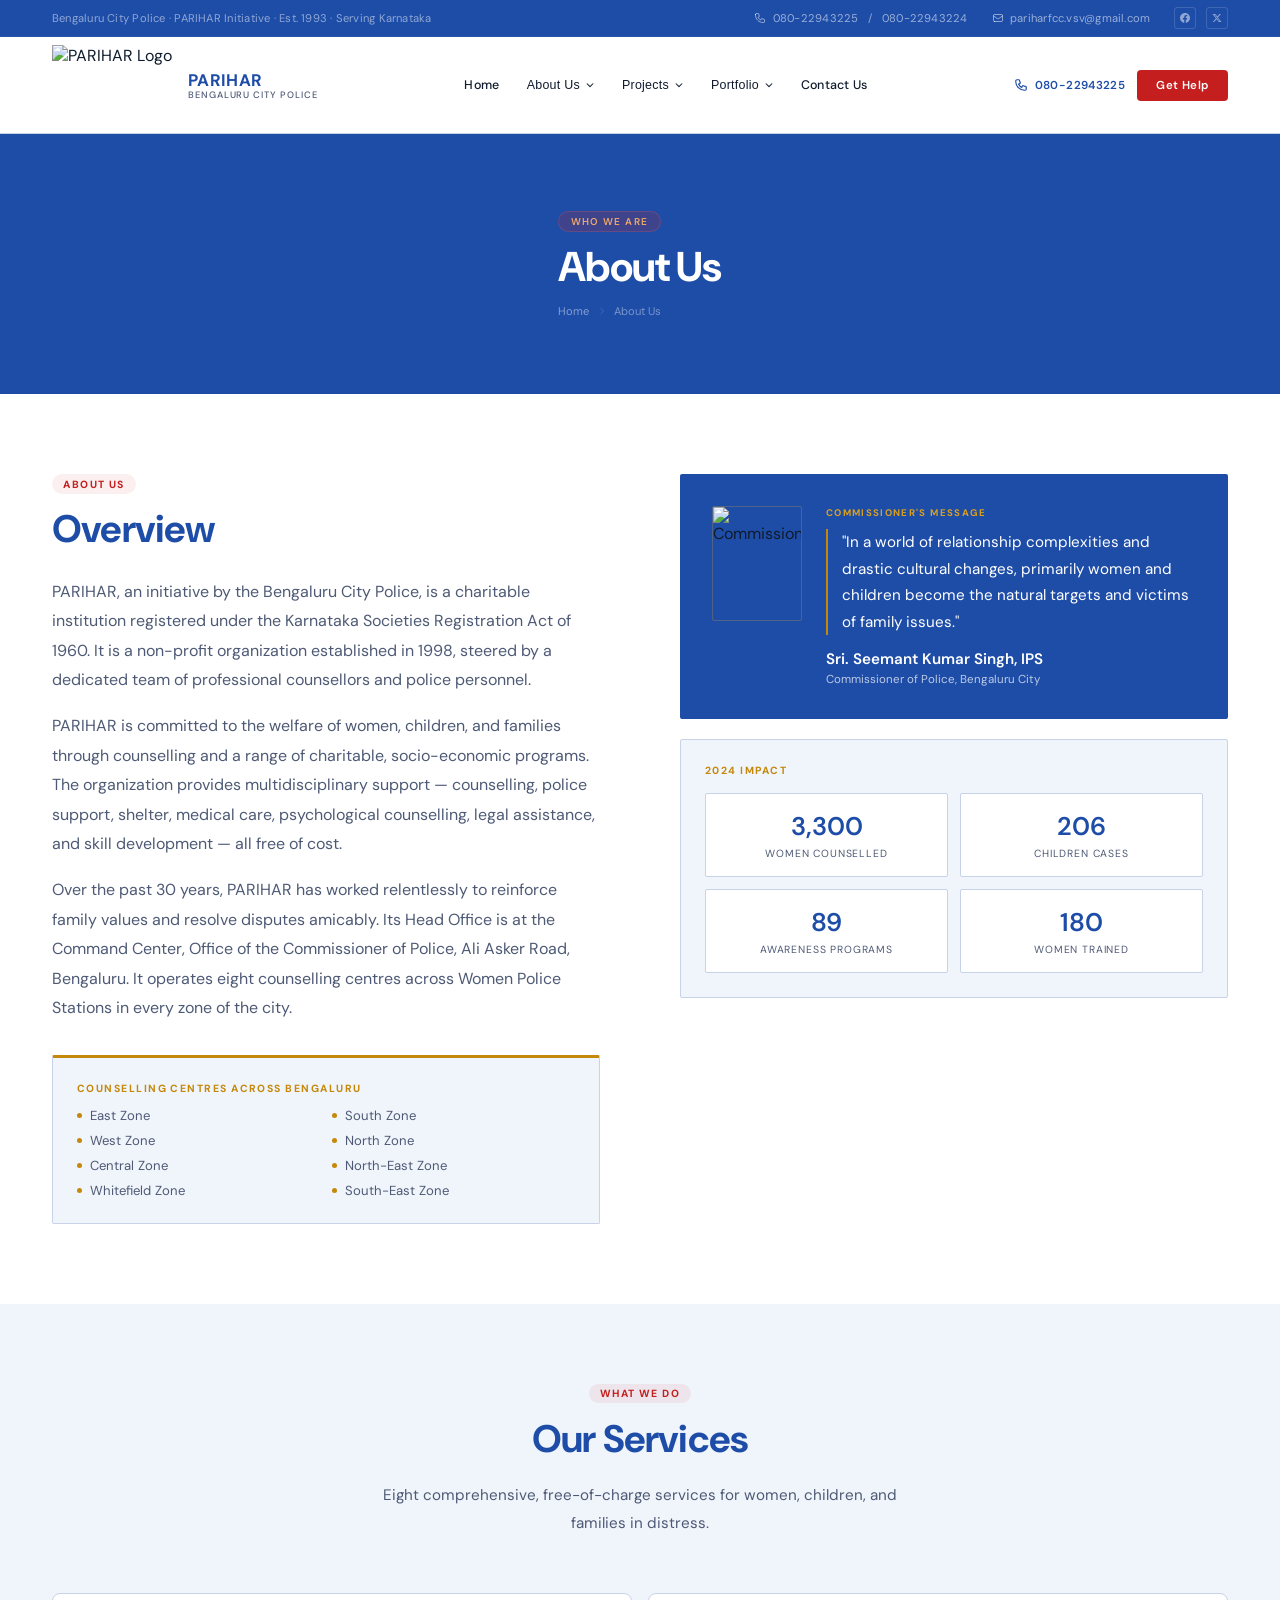
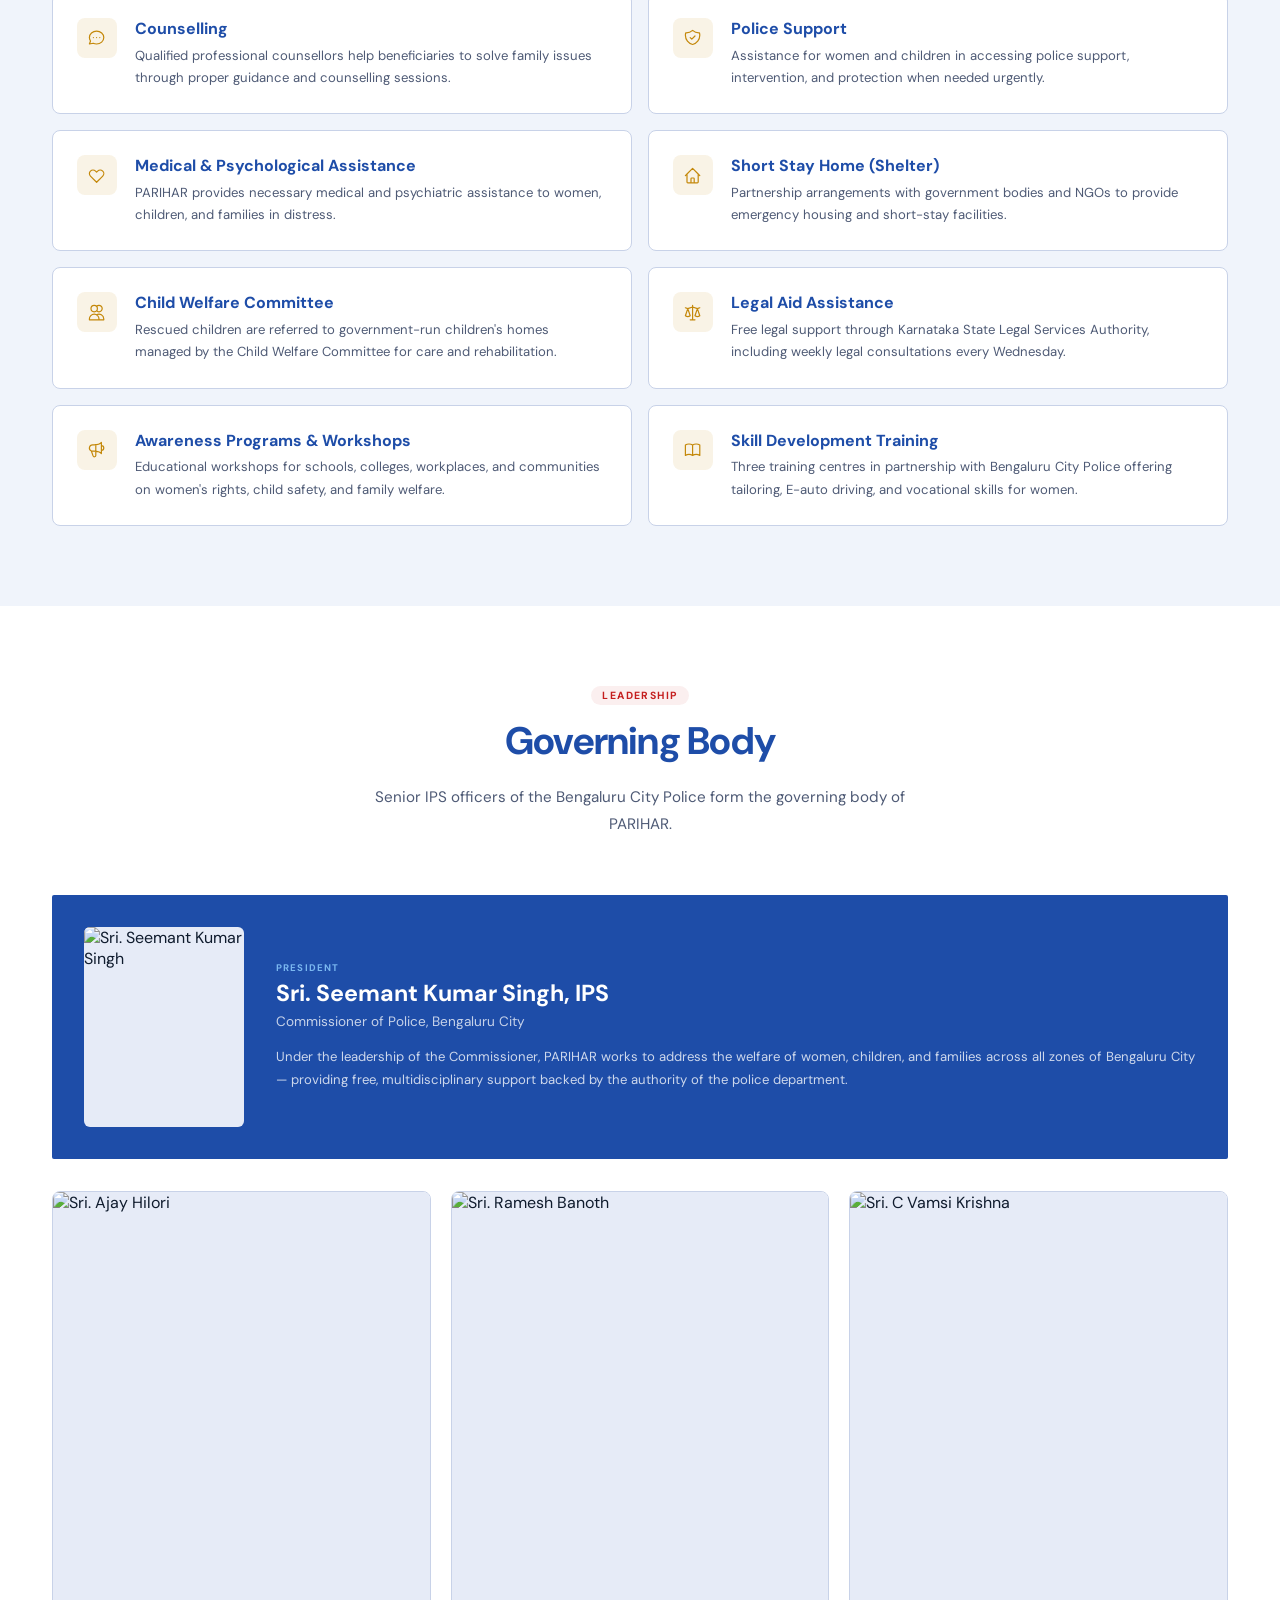
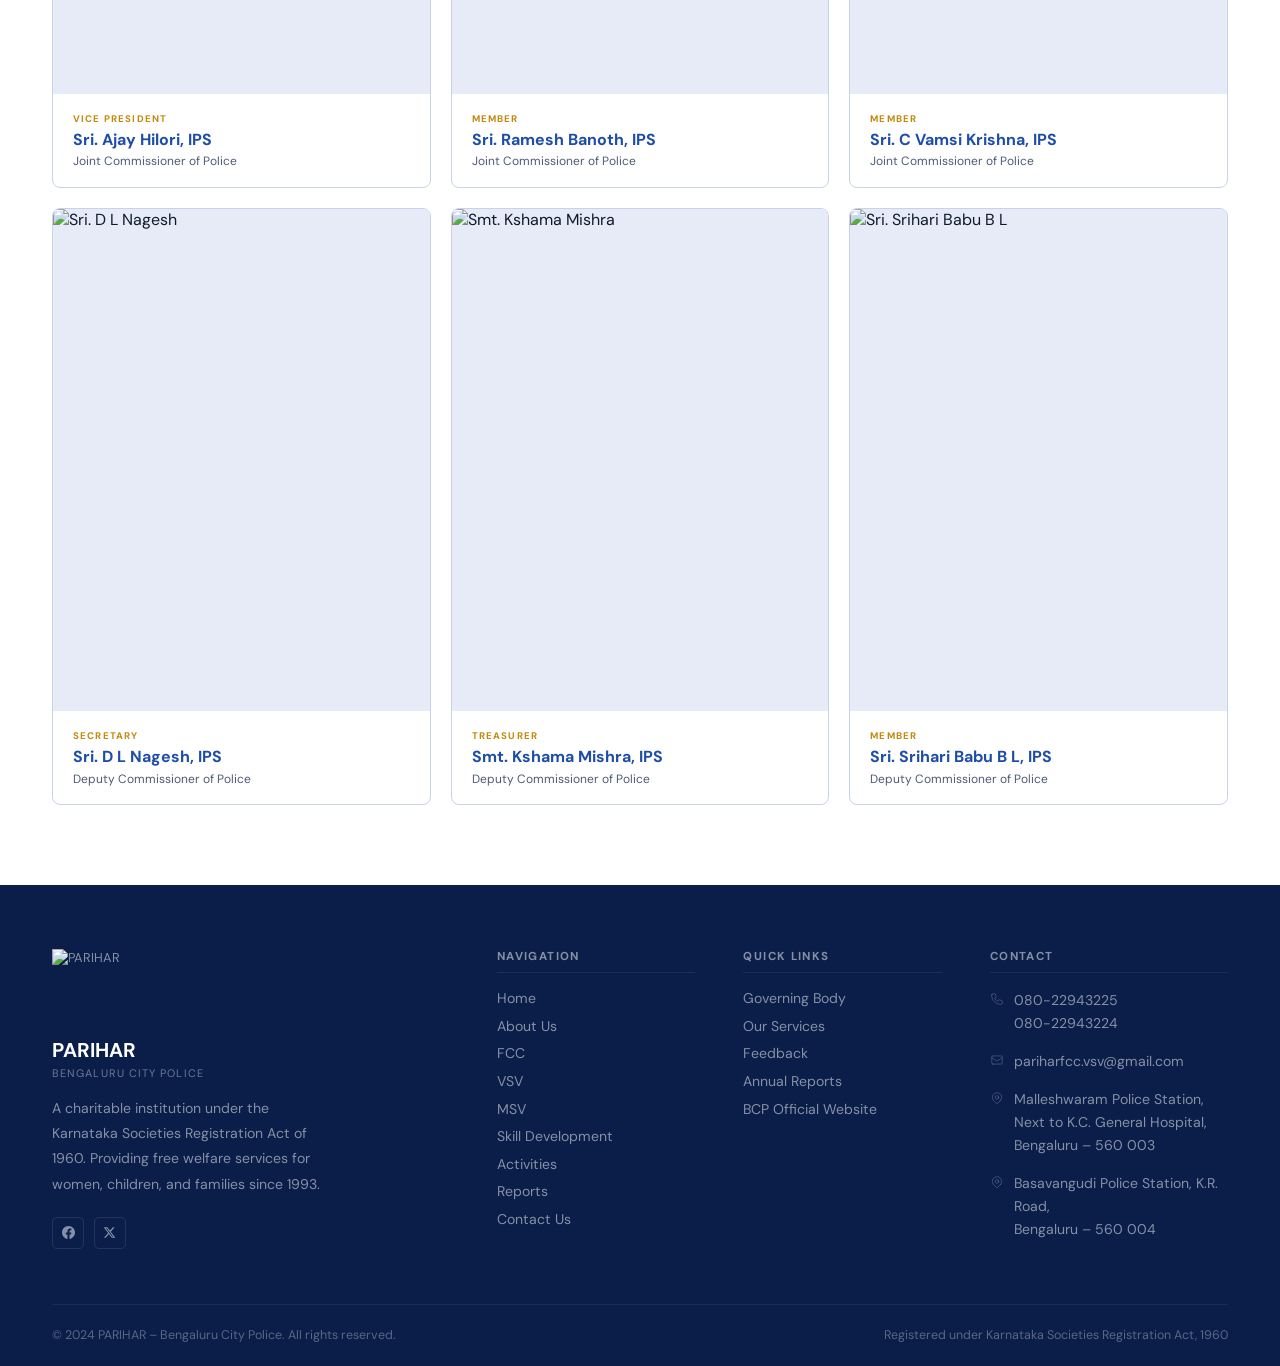
==== commit 962a7787: "UI polish: scrolling gallery, footer logos, readability & path fixes - Replace static 3-image grid i" ====
--- a/about.html
+++ b/about.html
@@ -6,7 +6,6 @@
   <link rel="preconnect" href="https://fonts.googleapis.com" /><link rel="preconnect" href="https://fonts.gstatic.com" crossorigin />
   <link href="https://fonts.googleapis.com/css2?family=DM+Sans:ital,opsz,wght@0,9..40,300;0,9..40,400;0,9..40,500;0,9..40,600;0,9..40,700;0,9..40,800;1,9..40,400&display=swap" rel="stylesheet" />
   <link rel="stylesheet" href="css/style.css" />
-  <link rel="icon" href="https://bcpparihar.org/wp-content/uploads/2022/09/2018-05-30-1.png" type="image/png" />
 </head>
 <body data-page="about">
 <script src="js/nav.js"></script>
@@ -25,9 +24,8 @@
 
 <!-- OVERVIEW -->
 <section class="section" id="overview">
-<span id="main-content" style="display:none;"></span>
   <div class="container">
-    <div class="page-2col" style="gap:5rem;align-items:start;">
+    <div style="display:grid;grid-template-columns:1fr 1fr;gap:5rem;align-items:start;">
       <div class="reveal">
         <div class="section-eyebrow"><div class="section-eyebrow__line"></div><span class="section-eyebrow__text">About Us</span></div>
         <h2 class="section-heading" style="margin-bottom:1.5rem;">Overview</h2>
@@ -35,7 +33,7 @@
         <p style="color:var(--muted);line-height:1.85;margin-bottom:1rem;">PARIHAR is committed to the welfare of women, children, and families through counselling and a range of charitable, socio-economic programs. The organization provides multidisciplinary support — counselling, police support, shelter, medical care, psychological counselling, legal assistance, and skill development — all free of cost.</p>
         <p style="color:var(--muted);line-height:1.85;margin-bottom:2rem;">Over the past 30 years, PARIHAR has worked relentlessly to reinforce family values and resolve disputes amicably. Its Head Office is at the Command Center, Office of the Commissioner of Police, Ali Asker Road, Bengaluru. It operates eight counselling centres across Women Police Stations in every zone of the city.</p>
         <div style="background:var(--bg);border:1px solid var(--border);border-top:3px solid var(--gold);border-radius:2px;padding:1.5rem;">
-          <div style="font-size:.82rem;font-weight:700;letter-spacing:.14em;text-transform:uppercase;color:var(--gold);margin-bottom:.75rem;">Counselling Centres Across Bengaluru</div>
+          <div style="font-size:.65rem;font-weight:700;letter-spacing:.14em;text-transform:uppercase;color:var(--gold);margin-bottom:.75rem;">Counselling Centres Across Bengaluru</div>
           <div style="display:grid;grid-template-columns:1fr 1fr;gap:.5rem .75rem;">
             <div style="font-size:.82rem;color:var(--muted);display:flex;align-items:center;gap:.5rem;"><span style="width:5px;height:5px;border-radius:50%;background:var(--gold);flex-shrink:0;display:inline-block;"></span>East Zone</div>
             <div style="font-size:.82rem;color:var(--muted);display:flex;align-items:center;gap:.5rem;"><span style="width:5px;height:5px;border-radius:50%;background:var(--gold);flex-shrink:0;display:inline-block;"></span>South Zone</div>
@@ -50,23 +48,23 @@
       </div>
       <div class="reveal" style="display:flex;flex-direction:column;gap:1.25rem;">
         <!-- Commissioner card -->
-        <div class="commissioner-card" style="background:var(--navy);border-radius:2px;padding:2rem;">
+        <div style="background:var(--navy);border-radius:2px;padding:2rem;display:flex;gap:1.5rem;align-items:flex-start;">
           <img src="https://bcpparihar.org/wp-content/uploads/2025/06/comissioner.png" alt="Commissioner" style="width:90px;height:115px;object-fit:cover;object-position:top;border-radius:2px;flex-shrink:0;border:1px solid rgba(196,153,58,.3);" />
           <div>
-            <div style="font-size:.78rem;font-weight:700;letter-spacing:.14em;text-transform:uppercase;color:var(--gold2);margin-bottom:.6rem;">Commissioner's Message</div>
-            <blockquote style="font-family:var(--serif);font-size:.95rem;font-style:italic;color:rgba(255,255,255,.7);line-height:1.7;margin-bottom:.85rem;border-left:2px solid var(--gold);padding-left:.85rem;">"In a world of relationship complexities and drastic cultural changes, primarily women and children become the natural targets and victims of family issues."</blockquote>
+            <div style="font-size:.6rem;font-weight:700;letter-spacing:.14em;text-transform:uppercase;color:var(--gold2);margin-bottom:.6rem;">Commissioner's Message</div>
+            <blockquote style="font-family:var(--serif);font-size:.95rem;font-style:normal;color:var(--white);line-height:1.75;margin-bottom:.85rem;border-left:2px solid var(--gold);padding-left:.85rem;">"In a world of relationship complexities and drastic cultural changes, primarily women and children become the natural targets and victims of family issues."</blockquote>
             <div style="font-family:var(--serif);font-size:.95rem;font-weight:600;color:var(--white);">Sri. Seemant Kumar Singh, IPS</div>
-            <div style="font-size:.82rem;color:rgba(255,255,255,.68);margin-top:.2rem;">Commissioner of Police, Bengaluru City</div>
+            <div style="font-size:.72rem;color:rgba(255,255,255,.7);margin-top:.2rem;">Commissioner of Police, Bengaluru City</div>
           </div>
         </div>
         <!-- 2024 Stats -->
         <div style="border:1px solid var(--border);border-radius:2px;padding:1.5rem;background:var(--bg);">
-          <div style="font-size:.82rem;font-weight:700;letter-spacing:.14em;text-transform:uppercase;color:var(--gold);margin-bottom:1rem;">2024 Impact</div>
+          <div style="font-size:.65rem;font-weight:700;letter-spacing:.14em;text-transform:uppercase;color:var(--gold);margin-bottom:1rem;">2024 Impact</div>
           <div style="display:grid;grid-template-columns:1fr 1fr;gap:.75rem;">
-            <div style="text-align:center;padding:1rem;background:var(--white);border:1px solid var(--border);border-radius:2px;"><div style="font-family:var(--serif);font-size:1.6rem;font-weight:600;color:var(--navy);">3,300</div><div style="font-size:.82rem;letter-spacing:.08em;text-transform:uppercase;color:var(--muted);margin-top:.25rem;">Women Counselled</div></div>
-            <div style="text-align:center;padding:1rem;background:var(--white);border:1px solid var(--border);border-radius:2px;"><div style="font-family:var(--serif);font-size:1.6rem;font-weight:600;color:var(--navy);">206</div><div style="font-size:.82rem;letter-spacing:.08em;text-transform:uppercase;color:var(--muted);margin-top:.25rem;">Children Cases</div></div>
-            <div style="text-align:center;padding:1rem;background:var(--white);border:1px solid var(--border);border-radius:2px;"><div style="font-family:var(--serif);font-size:1.6rem;font-weight:600;color:var(--navy);">89</div><div style="font-size:.82rem;letter-spacing:.08em;text-transform:uppercase;color:var(--muted);margin-top:.25rem;">Awareness Programs</div></div>
-            <div style="text-align:center;padding:1rem;background:var(--white);border:1px solid var(--border);border-radius:2px;"><div style="font-family:var(--serif);font-size:1.6rem;font-weight:600;color:var(--navy);">180</div><div style="font-size:.82rem;letter-spacing:.08em;text-transform:uppercase;color:var(--muted);margin-top:.25rem;">Women Trained</div></div>
+            <div style="text-align:center;padding:1rem;background:var(--white);border:1px solid var(--border);border-radius:2px;"><div style="font-family:var(--serif);font-size:1.6rem;font-weight:600;color:var(--navy);">3,300</div><div style="font-size:.65rem;letter-spacing:.08em;text-transform:uppercase;color:var(--muted);margin-top:.25rem;">Women Counselled</div></div>
+            <div style="text-align:center;padding:1rem;background:var(--white);border:1px solid var(--border);border-radius:2px;"><div style="font-family:var(--serif);font-size:1.6rem;font-weight:600;color:var(--navy);">206</div><div style="font-size:.65rem;letter-spacing:.08em;text-transform:uppercase;color:var(--muted);margin-top:.25rem;">Children Cases</div></div>
+            <div style="text-align:center;padding:1rem;background:var(--white);border:1px solid var(--border);border-radius:2px;"><div style="font-family:var(--serif);font-size:1.6rem;font-weight:600;color:var(--navy);">89</div><div style="font-size:.65rem;letter-spacing:.08em;text-transform:uppercase;color:var(--muted);margin-top:.25rem;">Awareness Programs</div></div>
+            <div style="text-align:center;padding:1rem;background:var(--white);border:1px solid var(--border);border-radius:2px;"><div style="font-family:var(--serif);font-size:1.6rem;font-weight:600;color:var(--navy);">180</div><div style="font-size:.65rem;letter-spacing:.08em;text-transform:uppercase;color:var(--muted);margin-top:.25rem;">Women Trained</div></div>
           </div>
         </div>
       </div>
@@ -82,7 +80,7 @@
       <h2 class="section-heading section-heading--center">Our Services</h2>
       <p class="section-subhead section-subhead--center">Eight comprehensive, free-of-charge services for women, children, and families in distress.</p>
     </div>
-    <div class="grid-2col reveal" style="gap:1rem;">
+    <div style="display:grid;grid-template-columns:repeat(2,1fr);gap:1rem;" class="reveal">
       <div class="service-item"><div class="service-item__icon"><svg viewBox="0 0 24 24" fill="none" stroke="currentColor" stroke-width="1.5"><path stroke-linecap="round" stroke-linejoin="round" d="M8 12h.01M12 12h.01M16 12h.01M21 12c0 4.418-4.03 8-9 8a9.863 9.863 0 01-4.255-.949L3 20l1.395-3.72C3.512 15.042 3 13.574 3 12c0-4.418 4.03-8 9-8s9 3.582 9 8z"/></svg></div><div><div class="service-item__title">Counselling</div><p class="service-item__text">Qualified professional counsellors help beneficiaries to solve family issues through proper guidance and counselling sessions.</p></div></div>
       <div class="service-item"><div class="service-item__icon"><svg viewBox="0 0 24 24" fill="none" stroke="currentColor" stroke-width="1.5"><path stroke-linecap="round" stroke-linejoin="round" d="M9 12l2 2 4-4m5.618-4.016A11.955 11.955 0 0112 2.944a11.955 11.955 0 01-8.618 3.04A12.02 12.02 0 003 9c0 5.591 3.824 10.29 9 11.622 5.176-1.332 9-6.03 9-11.622 0-1.042-.133-2.052-.382-3.016z"/></svg></div><div><div class="service-item__title">Police Support</div><p class="service-item__text">Assistance for women and children in accessing police support, intervention, and protection when needed urgently.</p></div></div>
       <div class="service-item"><div class="service-item__icon"><svg viewBox="0 0 24 24" fill="none" stroke="currentColor" stroke-width="1.5"><path stroke-linecap="round" stroke-linejoin="round" d="M4.318 6.318a4.5 4.5 0 000 6.364L12 20.364l7.682-7.682a4.5 4.5 0 00-6.364-6.364L12 7.636l-1.318-1.318a4.5 4.5 0 00-6.364 0z"/></svg></div><div><div class="service-item__title">Medical &amp; Psychological Assistance</div><p class="service-item__text">PARIHAR provides necessary medical and psychiatric assistance to women, children, and families in distress.</p></div></div>
@@ -116,7 +114,7 @@
       </div>
     </div>
     <!-- Other members -->
-    <div class="reveal grid-3col" style="gap:1.25rem;">
+    <div style="display:grid;grid-template-columns:repeat(3,1fr);gap:1.25rem;" class="reveal">
       <div class="person-card">
         <img src="https://bcpparihar.org/wp-content/uploads/2025/08/ajay.jpg" alt="Sri. Ajay Hilori" class="person-card__img" />
         <div class="person-card__body"><div class="person-card__role">Vice President</div><div class="person-card__name">Sri. Ajay Hilori, IPS</div><div class="person-card__rank">Joint Commissioner of Police</div></div>
--- a/css/style.css
+++ b/css/style.css
@@ -13,8 +13,7 @@
   --gold2:  #D9A020;   /* lighter gold for highlights */
   --text:   #0F1B2D;
   --muted:  #4E5A75;
-  --serif:  'Georgia', 'Times New Roman', serif;
-  --light:  #6E7A96;   /* raised from #8A93A8 for WCAG AA compliance */
+  --light:  #8A93A8;
   --white:  #FFFFFF;
   --bg:     #F0F4FB;   /* very light blue-tinted section bg */
   --bg2:    #E6EBF7;
@@ -26,7 +25,7 @@
 
 /* ── Reset ── */
 *, *::before, *::after { box-sizing: border-box; margin: 0; padding: 0; }
-html { scroll-behavior: smooth; font-size: 19px; overflow-x: hidden; }
+html { scroll-behavior: smooth; font-size: 16px; overflow-x: hidden; }
 body {
   font-family: var(--sans);
   color: var(--text);
@@ -37,28 +36,12 @@
 img { max-width: 100%; height: auto; display: block; }
 a { text-decoration: none; color: inherit; }
 
-/* ── Skip to Content ── */
-.skip-link {
-  position: absolute;
-  top: -100%;
-  left: 1rem;
-  background: var(--navy);
-  color: var(--white);
-  padding: .5rem 1.25rem;
-  border-radius: 4px;
-  z-index: 9999;
-  font-size: .9rem;
-  font-weight: 600;
-  transition: top .2s;
-}
-.skip-link:focus { top: 1rem; }
-
 /* ── Typography ── */
 h1,h2,h3,h4,h5 { font-weight: 700; line-height: 1.2; letter-spacing: -0.01em; }
-p { line-height: 1.85; }
+p { line-height: 1.75; }
 
 /* ── Utilities ── */
-.container { max-width: 1440px; margin: 0 auto; padding: 0 3rem; }
+.container { max-width: 1240px; margin: 0 auto; padding: 0 2rem; }
 .section    { padding: 5rem 0; }
 .section--dark { background: var(--navy); color: var(--white); }
 .section--gray { background: var(--bg); }
@@ -71,9 +54,9 @@
   background: var(--navy);
   border-bottom: 1px solid rgba(255,255,255,.06);
   padding: .45rem 0;
-  font-size: .82rem;
+  font-size: .7rem;
   letter-spacing: .02em;
-  color: rgba(255,255,255,.78);
+  color: rgba(255,255,255,.5);
 }
 .topbar__inner {
   display: flex;
@@ -82,7 +65,7 @@
 }
 .topbar__right { display: flex; align-items: center; gap: 1.5rem; }
 .topbar__item { display: flex; align-items: center; gap: .4rem; }
-.topbar__item a { color: rgba(255,255,255,.85); }
+.topbar__item a { color: rgba(255,255,255,.55); }
 .topbar__item a:hover { color: rgba(255,255,255,.9); }
 .topbar__social { display: flex; gap: .6rem; }
 .topbar__social a {
@@ -111,7 +94,7 @@
   display: flex;
   align-items: center;
   justify-content: space-between;
-  height: 104px;
+  height: 96px;
 }
 
 /* Brand */
@@ -119,13 +102,13 @@
 .navbar__logo { height: 80px; width: auto; object-fit: contain; max-width: 180px; }
 .navbar__brand-text { line-height: 1.2; }
 .navbar__brand-name {
-  font-size: 1.2rem;
+  font-size: 1.05rem;
   font-weight: 700;
   color: var(--navy);
   letter-spacing: .02em;
 }
 .navbar__brand-sub {
-  font-size: .82rem;
+  font-size: .58rem;
   font-weight: 500;
   letter-spacing: .1em;
   text-transform: uppercase;
@@ -142,7 +125,7 @@
 .navbar__menu > li { position: relative; }
 .navbar__menu > li > a,
 .navbar__menu > li > button {
-  font-size: .95rem;
+  font-size: .78rem;
   font-weight: 500;
   letter-spacing: .02em;
   color: var(--text);
@@ -155,13 +138,7 @@
 }
 .navbar__menu > li > a:hover,
 .navbar__menu > li > button:hover { color: var(--red); background: rgba(196,30,30,.05); }
-.navbar__menu > li > a.active,
-.navbar__menu > li > button.active { color: var(--red); font-weight: 600; }
-
-/* Touch-accessible dropdown: open via JS aria-expanded */
-.navbar__menu > li > button[aria-expanded="true"] ~ .dropdown {
-  opacity: 1; visibility: visible; transform: translateY(0);
-}
+.navbar__menu > li > a.active { color: var(--red); font-weight: 600; }
 
 /* Dropdown */
 .dropdown {
@@ -187,7 +164,7 @@
 .dropdown a {
   display: block;
   padding: .6rem 1.1rem;
-  font-size: .95rem;
+  font-size: .78rem;
   font-weight: 400;
   color: var(--muted);
   transition: color .12s, background .12s;
@@ -197,7 +174,7 @@
 /* Nav right */
 .navbar__right { display: flex; align-items: center; gap: .75rem; flex-shrink: 0; }
 .navbar__tel {
-  font-size: .82rem;
+  font-size: .72rem;
   font-weight: 600;
   color: var(--navy);
   letter-spacing: .03em;
@@ -206,7 +183,7 @@
 .btn-gold {
   background: var(--red);
   color: var(--white) !important;
-  font-size: .82rem !important;
+  font-size: .72rem !important;
   font-weight: 600 !important;
   letter-spacing: .04em !important;
   padding: .5rem 1.2rem !important;
@@ -239,51 +216,18 @@
   overflow: hidden;
   transition: max-height .35s ease, padding .35s ease;
 }
-.mobile-menu.open { max-height: 90vh; overflow-y: auto; padding: 1rem 0 1.5rem; }
+.mobile-menu.open { max-height: 600px; padding: 1rem 0 1.5rem; }
 .mobile-menu a {
   display: block;
   padding: .65rem 2rem;
-  font-size: .92rem;
+  font-size: .8rem;
   font-weight: 500;
-  color: rgba(255,255,255,.82);
+  color: rgba(255,255,255,.6);
   border-bottom: 1px solid rgba(255,255,255,.04);
   transition: color .12s;
 }
 .mobile-menu a:hover { color: var(--white); }
-.mobile-menu a.active { color: var(--white); border-left: 2px solid var(--red); padding-left: calc(2rem - 2px); }
-.mobile-menu a.indent { padding-left: 3rem; color: rgba(255,255,255,.78); font-size: .88rem; }
-.mobile-menu a.indent.active { padding-left: calc(3rem - 2px); color: rgba(255,255,255,.92); }
-.mobile-menu__section {
-  padding: .55rem 2rem .2rem;
-  font-size: .82rem;
-  font-weight: 700;
-  letter-spacing: .14em;
-  text-transform: uppercase;
-  color: rgba(255,255,255,.48);
-  margin-top: .35rem;
-  border-top: 1px solid rgba(255,255,255,.06);
-  pointer-events: none;
-}
-.mobile-menu__cta {
-  display: flex !important;
-  align-items: center;
-  justify-content: center;
-  gap: .55rem;
-  margin: .85rem 1.25rem .25rem !important;
-  background: var(--red);
-  color: var(--white) !important;
-  border-radius: 4px;
-  font-weight: 600 !important;
-  padding: .9rem 1.25rem !important;
-  border-bottom: none !important;
-  border-left: none !important;
-}
-.mobile-menu__cta:hover { background: #b91c1c; color: var(--white) !important; }
-
-/* Hamburger → X animation */
-.hamburger.active span:nth-child(1) { transform: rotate(45deg) translate(0, 7px); }
-.hamburger.active span:nth-child(2) { opacity: 0; }
-.hamburger.active span:nth-child(3) { transform: rotate(-45deg) translate(0, -7px); }
+.mobile-menu a.indent { padding-left: 3rem; color: rgba(255,255,255,.4); }
 
 @media (max-width: 1024px) {
   .navbar__menu, .navbar__right { display: none; }
@@ -317,7 +261,7 @@
 .hero__content {
   position: relative;
   z-index: 2;
-  max-width: 820px;
+  max-width: 680px;
   padding: 5rem 0 4rem;
 }
 .hero__eyebrow {
@@ -332,11 +276,11 @@
 }
 .hero__eyebrow-line { display: none; }
 .hero__eyebrow-text {
-  font-size: .87rem;
+  font-size: .62rem;
   font-weight: 600;
   letter-spacing: .14em;
   text-transform: uppercase;
-  color: rgba(255,255,255,.92);
+  color: rgba(255,255,255,.7);
 }
 .hero__title {
   font-size: clamp(2.6rem, 5vw, 4rem);
@@ -348,21 +292,21 @@
 }
 .hero__title em { font-style: normal; color: var(--gold2); }
 .hero__lead {
-  font-size: 1.18rem;
-  color: rgba(255,255,255,.88);
-  max-width: 680px;
+  font-size: 1rem;
+  color: rgba(255,255,255,.85);
+  max-width: 520px;
   line-height: 1.8;
   margin-bottom: .85rem;
   font-weight: 400;
 }
 .hero__quote {
-  font-size: 1.05rem;
-  font-style: italic;
-  color: rgba(255,255,255,.72);
-  max-width: 620px;
+  font-size: .85rem;
+  font-style: normal;
+  color: rgba(255,255,255,.7);
+  max-width: 480px;
   line-height: 1.7;
   margin-bottom: 2.5rem;
-  border-left: 3px solid rgba(255,255,255,.45);
+  border-left: 2px solid rgba(255,255,255,.35);
   padding-left: 1rem;
 }
 .hero__actions { display: flex; gap: .85rem; flex-wrap: wrap; margin-bottom: 3.5rem; }
@@ -370,7 +314,7 @@
   display: inline-flex; align-items: center; gap: .5rem;
   background: var(--navy);
   color: var(--white);
-  font-size: .95rem; font-weight: 700;
+  font-size: .78rem; font-weight: 700;
   letter-spacing: .06em; text-transform: uppercase;
   padding: .85rem 1.75rem; border-radius: 4px;
   transition: background .15s, transform .15s;
@@ -381,22 +325,12 @@
   background: transparent;
   border: 1px solid rgba(255,255,255,.28);
   color: rgba(255,255,255,.75);
-  font-size: .95rem; font-weight: 600;
+  font-size: .78rem; font-weight: 600;
   letter-spacing: .05em; text-transform: uppercase;
   padding: .85rem 1.75rem; border-radius: 4px;
   transition: border-color .15s, color .15s;
 }
 .btn-outline:hover { border-color: rgba(255,255,255,.65); color: var(--white); }
-.btn-cta {
-  display: inline-flex; align-items: center; gap: .5rem;
-  background: var(--red);
-  color: var(--white);
-  font-size: .95rem; font-weight: 700;
-  letter-spacing: .06em; text-transform: uppercase;
-  padding: .85rem 1.75rem; border-radius: 4px;
-  transition: background .15s, transform .15s;
-}
-.btn-cta:hover { background: var(--red2); transform: translateY(-1px); }
 .hero__stats {
   display: grid;
   grid-template-columns: repeat(4, 1fr);
@@ -413,10 +347,10 @@
   letter-spacing: -0.02em;
 }
 .hero__stat-label {
-  font-size: .86rem;
+  font-size: .62rem;
   letter-spacing: .08em;
   text-transform: uppercase;
-  color: rgba(255,255,255,.82);
+  color: rgba(255,255,255,.35);
 }
 .hero__scroll {
   position: absolute;
@@ -462,7 +396,7 @@
 }
 .page-hero__eyebrow-line { display: none; }
 .page-hero__eyebrow-text {
-  font-size: .87rem; font-weight: 600; letter-spacing: .14em;
+  font-size: .62rem; font-weight: 600; letter-spacing: .14em;
   text-transform: uppercase; color: rgba(255,180,100,.9);
   background: rgba(196,30,30,.2);
   border: 1px solid rgba(255,100,100,.2);
@@ -476,11 +410,11 @@
 .breadcrumb {
   display: flex; align-items: center; gap: .45rem;
   margin-top: .75rem;
-  font-size: .92rem; color: rgba(255,255,255,.68);
-}
-.breadcrumb a { color: rgba(255,255,255,.75); }
-.breadcrumb a:hover { color: var(--white); }
-.breadcrumb svg { width: 10px; height: 10px; opacity: .65; }
+  font-size: .7rem; color: rgba(255,255,255,.4);
+}
+.breadcrumb a { color: rgba(255,255,255,.45); }
+.breadcrumb a:hover { color: rgba(255,255,255,.8); }
+.breadcrumb svg { width: 10px; height: 10px; opacity: .45; }
 
 /* ══════════════════════════════
    ANNOUNCEMENT / INFO STRIP
@@ -494,11 +428,11 @@
   gap: 1rem;
 }
 .gold-strip__text {
-  font-size: .95rem; font-weight: 600; letter-spacing: .08em;
-  text-transform: uppercase; color: var(--white);
+  font-size: .72rem; font-weight: 600; letter-spacing: .08em;
+  text-transform: uppercase; color: rgba(255,255,255,.85);
 }
 .gold-strip__tel {
-  font-size: .95rem; font-weight: 700; color: var(--white);
+  font-size: .8rem; font-weight: 700; color: var(--white);
   display: flex; align-items: center; gap: .4rem;
 }
 
@@ -527,8 +461,8 @@
   letter-spacing: -0.03em;
 }
 .stat-item__label {
-  font-size: .86rem; letter-spacing: .08em;
-  text-transform: uppercase; color: rgba(255,255,255,.72);
+  font-size: .62rem; letter-spacing: .08em;
+  text-transform: uppercase; color: rgba(255,255,255,.38);
 }
 .stat-item__num em { font-style: normal; color: #7BB8F0; }
 
@@ -541,7 +475,7 @@
 }
 .section-eyebrow__line { display: none; }
 .section-eyebrow__text {
-  font-size: .87rem; font-weight: 700; letter-spacing: .14em;
+  font-size: .65rem; font-weight: 700; letter-spacing: .14em;
   text-transform: uppercase; color: var(--red);
   background: rgba(196,30,30,.07);
   padding: .2rem .7rem; border-radius: 20px;
@@ -549,7 +483,7 @@
 .section-eyebrow--center { justify-content: center; }
 
 .section-heading {
-  font-size: clamp(1.9rem, 3.2vw, 2.8rem);
+  font-size: clamp(1.7rem, 3vw, 2.5rem);
   font-weight: 700; color: var(--navy);
   line-height: 1.18;
   letter-spacing: -0.02em;
@@ -557,12 +491,12 @@
 .section-heading--center { text-align: center; }
 .section-heading--light { color: var(--white); }
 .section-subhead {
-  font-size: 1.12rem; color: var(--muted);
-  max-width: 720px; line-height: 1.85;
+  font-size: .95rem; color: var(--muted);
+  max-width: 560px; line-height: 1.8;
   margin-top: 1.25rem;
 }
 .section-subhead--center { text-align: center; margin: 1.25rem auto 0; }
-.section-subhead--light { color: rgba(255,255,255,.82); }
+.section-subhead--light { color: rgba(255,255,255,.8); }
 
 /* ══════════════════════════════
    CARDS
@@ -584,10 +518,10 @@
 }
 .card__icon svg { width: 1.3rem; height: 1.3rem; color: var(--gold); fill: none; stroke: currentColor; stroke-width: 1.5; }
 .card__title {
-  font-size: 1.2rem; font-weight: 700;
+  font-size: 1.1rem; font-weight: 700;
   color: var(--navy); margin-bottom: .55rem;
 }
-.card__text { font-size: 1rem; color: var(--muted); line-height: 1.75; }
+.card__text { font-size: .85rem; color: var(--muted); line-height: 1.75; }
 
 /* Project cards */
 .project-card {
@@ -610,7 +544,7 @@
   justify-content: flex-end; padding: 1.5rem;
 }
 .project-card__tag {
-  font-size: .84rem; font-weight: 700; letter-spacing: .12em;
+  font-size: .6rem; font-weight: 700; letter-spacing: .12em;
   text-transform: uppercase; color: #7BB8F0;
   margin-bottom: .4rem;
 }
@@ -620,7 +554,7 @@
 }
 .project-card__link {
   display: inline-flex; align-items: center; gap: .4rem;
-  font-size: .92rem; font-weight: 600; letter-spacing: .06em;
+  font-size: .7rem; font-weight: 600; letter-spacing: .06em;
   text-transform: uppercase; color: rgba(255,255,255,.65);
   transition: gap .18s, color .18s;
 }
@@ -645,15 +579,15 @@
 }
 .person-card__body { padding: 1.1rem 1.25rem; }
 .person-card__role {
-  font-size: .84rem; font-weight: 700;
+  font-size: .6rem; font-weight: 700;
   letter-spacing: .12em; text-transform: uppercase;
   color: var(--gold); margin-bottom: .35rem;
 }
 .person-card__name {
-  font-size: 1.1rem; font-weight: 700;
+  font-size: 1rem; font-weight: 700;
   color: var(--navy); line-height: 1.2; margin-bottom: .25rem;
 }
-.person-card__rank { font-size: .95rem; color: var(--muted); }
+.person-card__rank { font-size: .75rem; color: var(--muted); }
 
 /* Highlighted person (Commissioner) */
 .person-card--featured {
@@ -673,7 +607,7 @@
 }
 .person-card--featured .person-card__role { color: #7BB8F0; }
 .person-card--featured .person-card__name { color: var(--white); font-size: 1.45rem; }
-.person-card--featured .person-card__rank { color: rgba(255,255,255,.78); font-size: .85rem; }
+.person-card--featured .person-card__rank { color: rgba(255,255,255,.75); font-size: .85rem; }
 
 /* Gallery — fixed alignment with consistent aspect ratios */
 .gallery-grid {
@@ -715,10 +649,10 @@
 }
 .service-item__icon svg { width: 1.2rem; height: 1.2rem; color: var(--gold); fill: none; stroke: currentColor; stroke-width: 1.5; }
 .service-item__title {
-  font-size: 1.1rem; font-weight: 700;
+  font-size: 1rem; font-weight: 700;
   color: var(--navy); margin-bottom: .35rem;
 }
-.service-item__text { font-size: 1rem; color: var(--muted); line-height: 1.7; }
+.service-item__text { font-size: .82rem; color: var(--muted); line-height: 1.7; }
 
 /* ══════════════════════════════
    CASE TYPES (FCC, VSV, MSV)
@@ -730,7 +664,7 @@
   border: 1px solid var(--border);
   border-left: 3px solid var(--red);
   border-radius: 0 6px 6px 0;
-  font-size: 1rem; font-weight: 500; color: var(--text);
+  font-size: .82rem; font-weight: 500; color: var(--text);
   transition: background .12s;
 }
 .case-badge:hover { background: var(--white); }
@@ -769,14 +703,14 @@
 }
 .activity-card__body { padding: 1.1rem 1.25rem; }
 .activity-card__tag {
-  font-size: .84rem; font-weight: 700; letter-spacing: .1em;
+  font-size: .6rem; font-weight: 700; letter-spacing: .1em;
   text-transform: uppercase; color: var(--gold); margin-bottom: .45rem;
 }
 .activity-card__title {
-  font-size: 1rem; font-weight: 700;
+  font-size: .95rem; font-weight: 700;
   color: var(--navy); line-height: 1.3;
 }
-.activity-card__text { font-size: .95rem; color: var(--muted); line-height: 1.7; margin-top: .4rem; }
+.activity-card__text { font-size: .78rem; color: var(--muted); line-height: 1.7; margin-top: .4rem; }
 
 /* ══════════════════════════════
    QUOTE / TESTIMONIAL
@@ -794,12 +728,12 @@
   font-weight: 800;
 }
 .quote-card__text {
-  font-size: 1rem; font-style: italic;
+  font-size: .88rem; font-style: italic;
   color: var(--muted); line-height: 1.85;
   margin-bottom: 1.1rem;
 }
-.quote-card__author { font-size: 1rem; font-weight: 700; color: var(--navy); }
-.quote-card__org { font-size: .92rem; color: var(--light); margin-top: .2rem; }
+.quote-card__author { font-size: .8rem; font-weight: 700; color: var(--navy); }
+.quote-card__org { font-size: .72rem; color: var(--light); margin-top: .2rem; }
 
 /* ══════════════════════════════
    REPORTS STATS
@@ -817,7 +751,7 @@
   letter-spacing: -0.02em;
 }
 .report-stat__label {
-  font-size: .87rem; letter-spacing: .08em;
+  font-size: .65rem; letter-spacing: .08em;
   text-transform: uppercase; color: var(--muted);
 }
 
@@ -830,14 +764,14 @@
   background: var(--white);
 }
 .case-study__num {
-  font-size: .84rem; font-weight: 700; letter-spacing: .12em;
+  font-size: .6rem; font-weight: 700; letter-spacing: .12em;
   text-transform: uppercase; color: var(--red); margin-bottom: .5rem;
 }
 .case-study__title {
-  font-size: 1.1rem; font-weight: 700;
+  font-size: 1rem; font-weight: 700;
   color: var(--navy); margin-bottom: .5rem;
 }
-.case-study__text { font-size: 1rem; color: var(--muted); line-height: 1.75; }
+.case-study__text { font-size: .82rem; color: var(--muted); line-height: 1.75; }
 
 /* ══════════════════════════════
    CONTACT
@@ -849,19 +783,19 @@
   padding: 1.75rem;
 }
 .contact-box__label {
-  font-size: .84rem; font-weight: 700; letter-spacing: .12em;
+  font-size: .6rem; font-weight: 700; letter-spacing: .12em;
   text-transform: uppercase; color: var(--gold); margin-bottom: .7rem;
 }
 .contact-box__val {
-  font-size: 1.55rem; font-weight: 700;
+  font-size: 1.4rem; font-weight: 700;
   color: var(--navy);
 }
-.contact-box__sub { font-size: 1rem; color: var(--muted); margin-top: .35rem; line-height: 1.6; }
+.contact-box__sub { font-size: .82rem; color: var(--muted); margin-top: .35rem; line-height: 1.6; }
 
 /* Form */
 .form-label {
   display: block;
-  font-size: .87rem; font-weight: 600; letter-spacing: .08em;
+  font-size: .65rem; font-weight: 600; letter-spacing: .08em;
   text-transform: uppercase; color: var(--muted);
   margin-bottom: .4rem;
 }
@@ -870,7 +804,7 @@
   border: 1px solid var(--border);
   border-radius: 6px;
   padding: .75rem 1rem;
-  font-size: 1rem;
+  font-size: .88rem;
   font-family: var(--sans);
   color: var(--text);
   background: var(--white);
@@ -886,21 +820,21 @@
 .btn-navy {
   display: inline-flex; align-items: center; gap: .6rem;
   background: var(--navy); color: var(--white);
-  font-size: .95rem; font-weight: 700; letter-spacing: .08em;
+  font-size: .78rem; font-weight: 700; letter-spacing: .08em;
   text-transform: uppercase;
   padding: .9rem 2.5rem; border-radius: 6px; border: none; cursor: pointer;
   transition: background .15s, transform .15s;
   width: 100%; justify-content: center;
 }
-.btn-navy:hover { background: var(--navy2); transform: translateY(-1px); }
+.btn-navy:hover { background: var(--navy); transform: translateY(-1px); }
 
 /* ══════════════════════════════
    FOOTER
 ══════════════════════════════ */
 .footer {
   background: #0B1E4A;
-  color: rgba(255,255,255,.72);
-  font-size: .9rem;
+  color: rgba(255,255,255,.5);
+  font-size: .8rem;
 }
 .footer__top { padding: 4rem 0 3rem; }
 .footer__grid {
@@ -913,15 +847,15 @@
   margin-bottom: 1rem;
 }
 .footer__brand-name {
-  font-size: 1.4rem;
+  font-size: 1.25rem;
   font-weight: 700; color: var(--white);
   margin-bottom: .15rem;
 }
 .footer__brand-sub {
-  font-size: .88rem; letter-spacing: .1em;
-  text-transform: uppercase; color: rgba(255,255,255,.62); margin-bottom: 1rem;
-}
-.footer__desc { font-size: 1rem; line-height: 1.85; max-width: 340px; }
+  font-size: .68rem; letter-spacing: .1em;
+  text-transform: uppercase; color: rgba(255,255,255,.4); margin-bottom: 1rem;
+}
+.footer__desc { font-size: .88rem; line-height: 1.8; max-width: 280px; }
 .footer__social { display: flex; gap: .6rem; margin-top: 1.25rem; }
 .footer__social a {
   width: 32px; height: 32px;
@@ -933,30 +867,30 @@
 .footer__social a:hover { border-color: rgba(255,255,255,.4); background: rgba(255,255,255,.07); }
 .footer__social svg { width: 13px; height: 13px; fill: rgba(255,255,255,.5); }
 .footer__heading {
-  font-size: .93rem; font-weight: 700; letter-spacing: .12em;
-  text-transform: uppercase; color: rgba(255,255,255,.72);
+  font-size: .72rem; font-weight: 700; letter-spacing: .12em;
+  text-transform: uppercase; color: rgba(255,255,255,.5);
   margin-bottom: 1rem;
   padding-bottom: .5rem;
-  border-bottom: 1px solid rgba(255,255,255,.1);
+  border-bottom: 1px solid rgba(255,255,255,.07);
 }
 .footer__links { display: flex; flex-direction: column; gap: .6rem; }
 .footer__links a {
-  font-size: 1rem; color: rgba(255,255,255,.72);
+  font-size: .88rem; color: rgba(255,255,255,.5);
   transition: color .12s;
 }
 .footer__links a:hover { color: var(--white); }
 .footer__contact-item {
   display: flex; align-items: flex-start; gap: .65rem;
-  margin-bottom: .9rem; font-size: 1rem; line-height: 1.65;
+  margin-bottom: .9rem; font-size: .88rem; line-height: 1.65;
 }
 .footer__contact-item svg { width: 14px; height: 14px; flex-shrink: 0; margin-top: 3px; opacity: .45; }
-.footer__contact-item a { color: rgba(255,255,255,.72); }
+.footer__contact-item a { color: rgba(255,255,255,.5); }
 .footer__contact-item a:hover { color: var(--white); }
 .footer__bottom {
   border-top: 1px solid rgba(255,255,255,.06);
   padding: 1.4rem 0;
   display: flex; align-items: center; justify-content: space-between;
-  font-size: .88rem; color: rgba(255,255,255,.52);
+  font-size: .78rem; color: rgba(255,255,255,.32);
   gap: 1rem;
 }
 
@@ -1014,38 +948,14 @@
   transform: scale(1.04);
 }
 
-/* Gallery figure wrapper — gives each portrait a name caption */
-.police-gallery__figure {
-  flex-shrink: 0;
-  display: flex;
-  flex-direction: column;
-  border-radius: 6px;
-  overflow: hidden;
-}
-.police-gallery__figure .police-gallery__img {
-  border-radius: 0;
-  flex-shrink: 0;
-}
-.police-gallery__caption {
-  text-align: center;
-  font-size: .7rem;
-  font-weight: 600;
-  color: rgba(255,255,255,.88);
-  padding: .38rem .5rem;
-  background: rgba(11,30,74,.82);
-  letter-spacing: .03em;
-  line-height: 1.3;
-}
-
 /* ══════════════════════════════
    SCROLL REVEAL
 ══════════════════════════════ */
-/* Reveal only applies when JS has marked the page ready */
-.js-enhanced .reveal {
+.reveal {
   opacity: 0; transform: translateY(18px);
   transition: opacity .5s ease, transform .5s ease;
 }
-.js-enhanced .reveal.visible { opacity: 1; transform: none; }
+.reveal.visible { opacity: 1; transform: none; }
 
 /* ══════════════════════════════
    BACK TO TOP
@@ -1064,136 +974,24 @@
 #btt svg { width: 16px; height: 16px; stroke: white; fill: none; stroke-width: 2; }
 
 /* ══════════════════════════════
-   RESPONSIVE UTILITY GRIDS
-══════════════════════════════ */
-.grid-2col  { display: grid; grid-template-columns: 1fr 1fr; }
-.grid-3col  { display: grid; grid-template-columns: repeat(3, 1fr); }
-.grid-4col  { display: grid; grid-template-columns: repeat(4, 1fr); }
-.page-2col  { display: grid; grid-template-columns: 1fr 1fr; }
-.form-2col  { display: grid; grid-template-columns: 1fr 1fr; }
-.commissioner-grid {
-  display: grid;
-  grid-template-columns: auto 1fr;
-  align-items: center;
-  max-width: 960px;
-  margin: 0 auto;
-}
-.commissioner-card { display: flex; gap: 1.5rem; align-items: flex-start; }
-
-/* ══════════════════════════════
    RESPONSIVE
 ══════════════════════════════ */
-
-/* ── Laptop / small tablet ≤ 1024px ── */
 @media (max-width: 1024px) {
-  /* Nav */
-  .navbar__menu, .navbar__right { display: none; }
-  .hamburger { display: flex; }
-  .mobile-menu { display: block; }
-
-  /* Multi-column grids → 2-col at tablet width */
-  .grid-3col  { grid-template-columns: 1fr 1fr; }
-  .grid-4col  { grid-template-columns: 1fr 1fr; }
-
-  /* Stats */
-  .hero__stats { grid-template-columns: 1fr 1fr; }
-  .stats-band__grid { grid-template-columns: 1fr 1fr; }
-  .stat-item:nth-child(2n) { border-right: none; }
-  .stat-item:nth-child(-n+2) { border-bottom: 1px solid rgba(255,255,255,.08); }
-
-  /* Footer 2-col */
   .footer__grid { grid-template-columns: 1fr 1fr; }
-}
-
-/* ── Tablet portrait / large phone ≤ 768px ── */
+  .hero__stats  { grid-template-columns: repeat(2, 1fr); }
+  .stats-band__grid { grid-template-columns: repeat(2, 1fr); }
+}
 @media (max-width: 768px) {
-  html { font-size: 16px; }
-  .section { padding: 3rem 0; }
+  .section { padding: 3.5rem 0; }
   .container { padding: 0 1.25rem; }
-
-  /* Hide entire topbar — wraps badly on small screens */
-  .topbar { display: none; }
-
-  /* Navbar */
-  .navbar__inner { height: 72px; }
-  .navbar__logo { height: 56px; }
-  .mobile-menu a { padding: .9rem 1.5rem; font-size: 1rem; min-height: 48px; display: flex; align-items: center; }
-  .mobile-menu a.indent { padding-left: 2.5rem; font-size: .95rem; }
-
-  /* Hero */
-  .hero__content { padding: 2.5rem 0 2rem; }
-  .hero__stats { grid-template-columns: 1fr 1fr; gap: .75rem; }
-  .hero__scroll { display: none; }
-
-  /* Page hero — auto height so title never clips */
-  .page-hero { height: auto; min-height: 160px; padding: 2.5rem 0; }
-  .page-hero__title { font-size: clamp(1.4rem, 5vw, 2.2rem); }
-
-  /* Gold strip — stack label + phone */
-  .gold-strip__inner { flex-direction: column; align-items: flex-start; gap: .6rem; }
-
-  /* 2-col + page layouts → single column */
-  .grid-2col          { grid-template-columns: 1fr; }
-  .page-2col          { grid-template-columns: 1fr; row-gap: 2.5rem !important; }
-  .form-2col          { grid-template-columns: 1fr; }
-  .commissioner-grid  { grid-template-columns: 1fr; row-gap: 2rem !important; }
-  .commissioner-grid > img { margin: 0 auto; display: block; }
-  .commissioner-card  { flex-direction: column; gap: 1.25rem; }
-
-  /* Gallery */
-  .gallery-grid       { grid-template-columns: 1fr 1fr; }
-  .gallery-grid--4    { grid-template-columns: 1fr 1fr; }
-
-  /* Person cards */
+  .footer__grid { grid-template-columns: 1fr; gap: 2rem; }
+  .gallery-grid { grid-template-columns: repeat(2, 1fr); }
+  .gallery-grid--4 { grid-template-columns: repeat(2, 1fr); }
   .person-card--featured { flex-direction: column; }
   .person-card--featured .person-card__img { width: 100%; max-width: 180px; height: auto; aspect-ratio: 3/4; }
-
-  /* Police gallery */
-  .police-gallery__img { width: 130px; height: 165px; }
-  .police-gallery__figure .police-gallery__img { width: 130px; height: 165px; }
-
-  /* Footer */
-  .footer__grid   { grid-template-columns: 1fr; gap: 2rem; }
-  .footer__top    { padding: 3rem 0 2rem; }
-  .footer__bottom { flex-direction: column; text-align: center; gap: .4rem; }
-}
-
-/* ── Phone ≤ 480px ── */
+}
 @media (max-width: 480px) {
-  html { font-size: 15px; }
-  .section    { padding: 2.5rem 0; }
-  .container  { padding: 0 1rem; }
-
-  /* Hero */
-  .hero__content  { padding: 2rem 0 1.5rem; }
-  .hero__title    { font-size: clamp(2rem, 9vw, 2.8rem); }
-  .hero__lead     { font-size: 1.05rem; }
-  .hero__quote    { font-size: .98rem; }
-  .hero__stat-num { font-size: 1.55rem; }
-  .hero__stat-label { font-size: .82rem; }
-  .hero__actions  { gap: .65rem; }
-
-  /* Small labels / tags — keep readable on 375px screens */
-  .section-eyebrow__text  { font-size: .82rem; }
-  .project-card__tag      { font-size: .8rem; }
-  .activity-card__tag     { font-size: .8rem; }
-  .person-card__role      { font-size: .8rem; }
-  .card__text             { font-size: .98rem; }
-  .section-subhead        { font-size: 1.05rem; }
-
-  /* Further collapse grids */
-  .grid-3col { grid-template-columns: 1fr; }
-  .grid-4col { grid-template-columns: 1fr; }
-
-  /* Stats band stays 2-col (numbers are short) */
+  .hero__stats { grid-template-columns: repeat(2, 1fr); gap: .75rem; }
   .stats-band__grid { grid-template-columns: 1fr 1fr; }
-  .stat-item__num   { font-size: 2rem; }
-  .stat-item__label { font-size: .82rem; }
-
-  /* Gallery stays 2-col on phone */
   .gallery-grid { grid-template-columns: 1fr 1fr; }
-
-  /* Buttons — readable tap targets */
-  .btn-primary, .btn-outline { font-size: .92rem; padding: .8rem 1.4rem; }
-  .btn-navy { font-size: .95rem; }
-}
+}
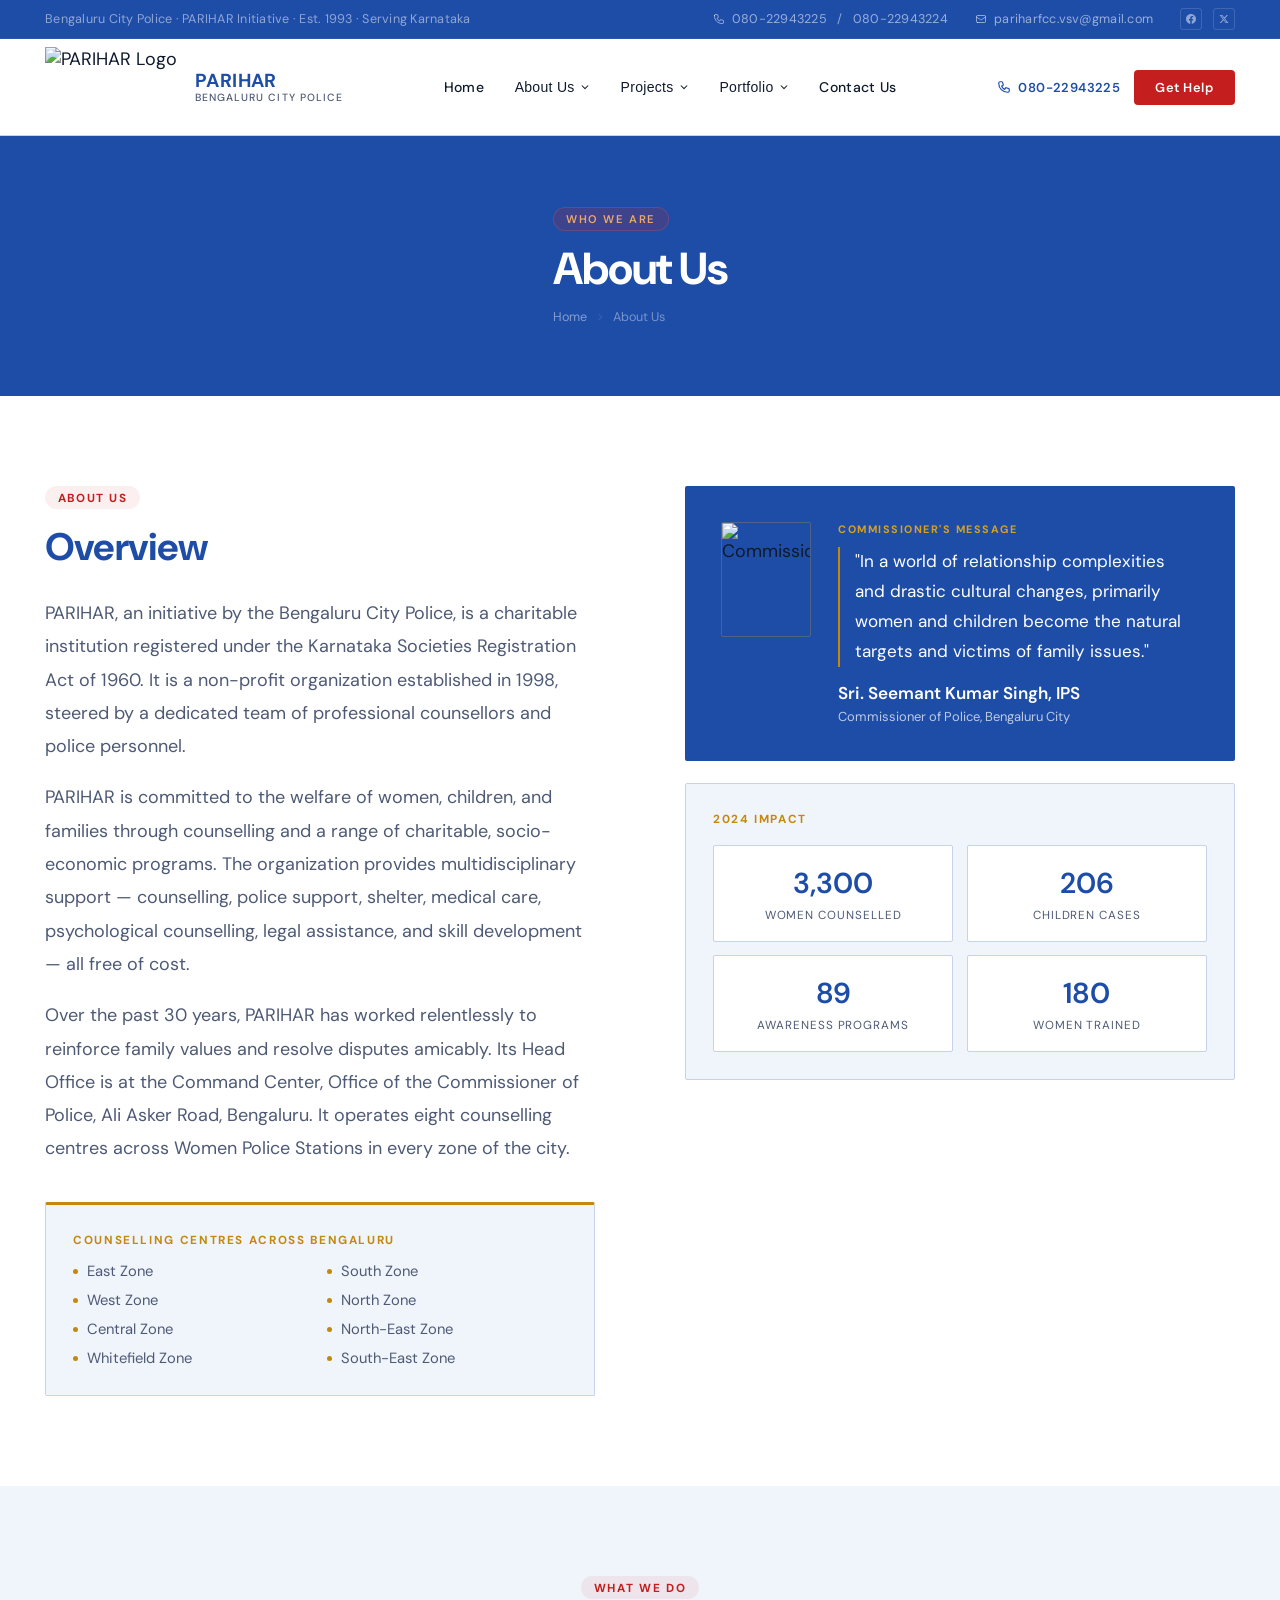
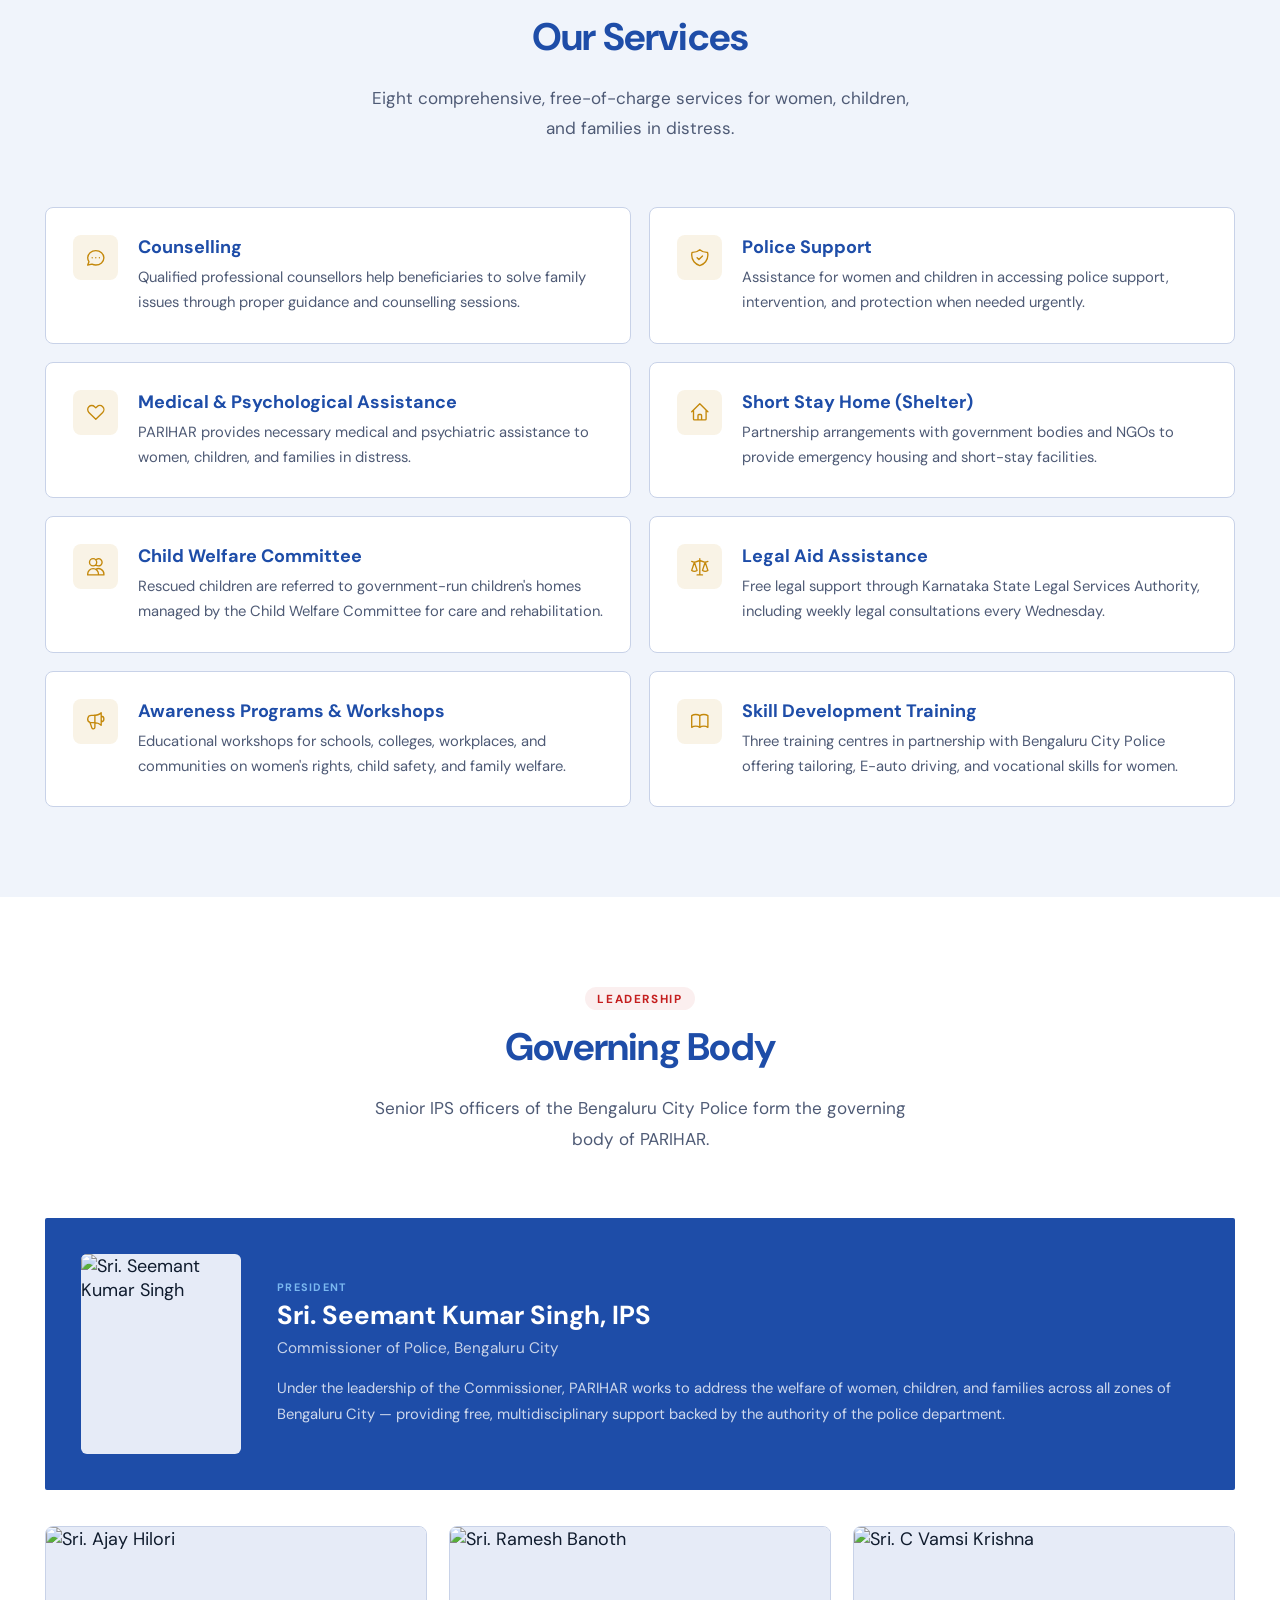
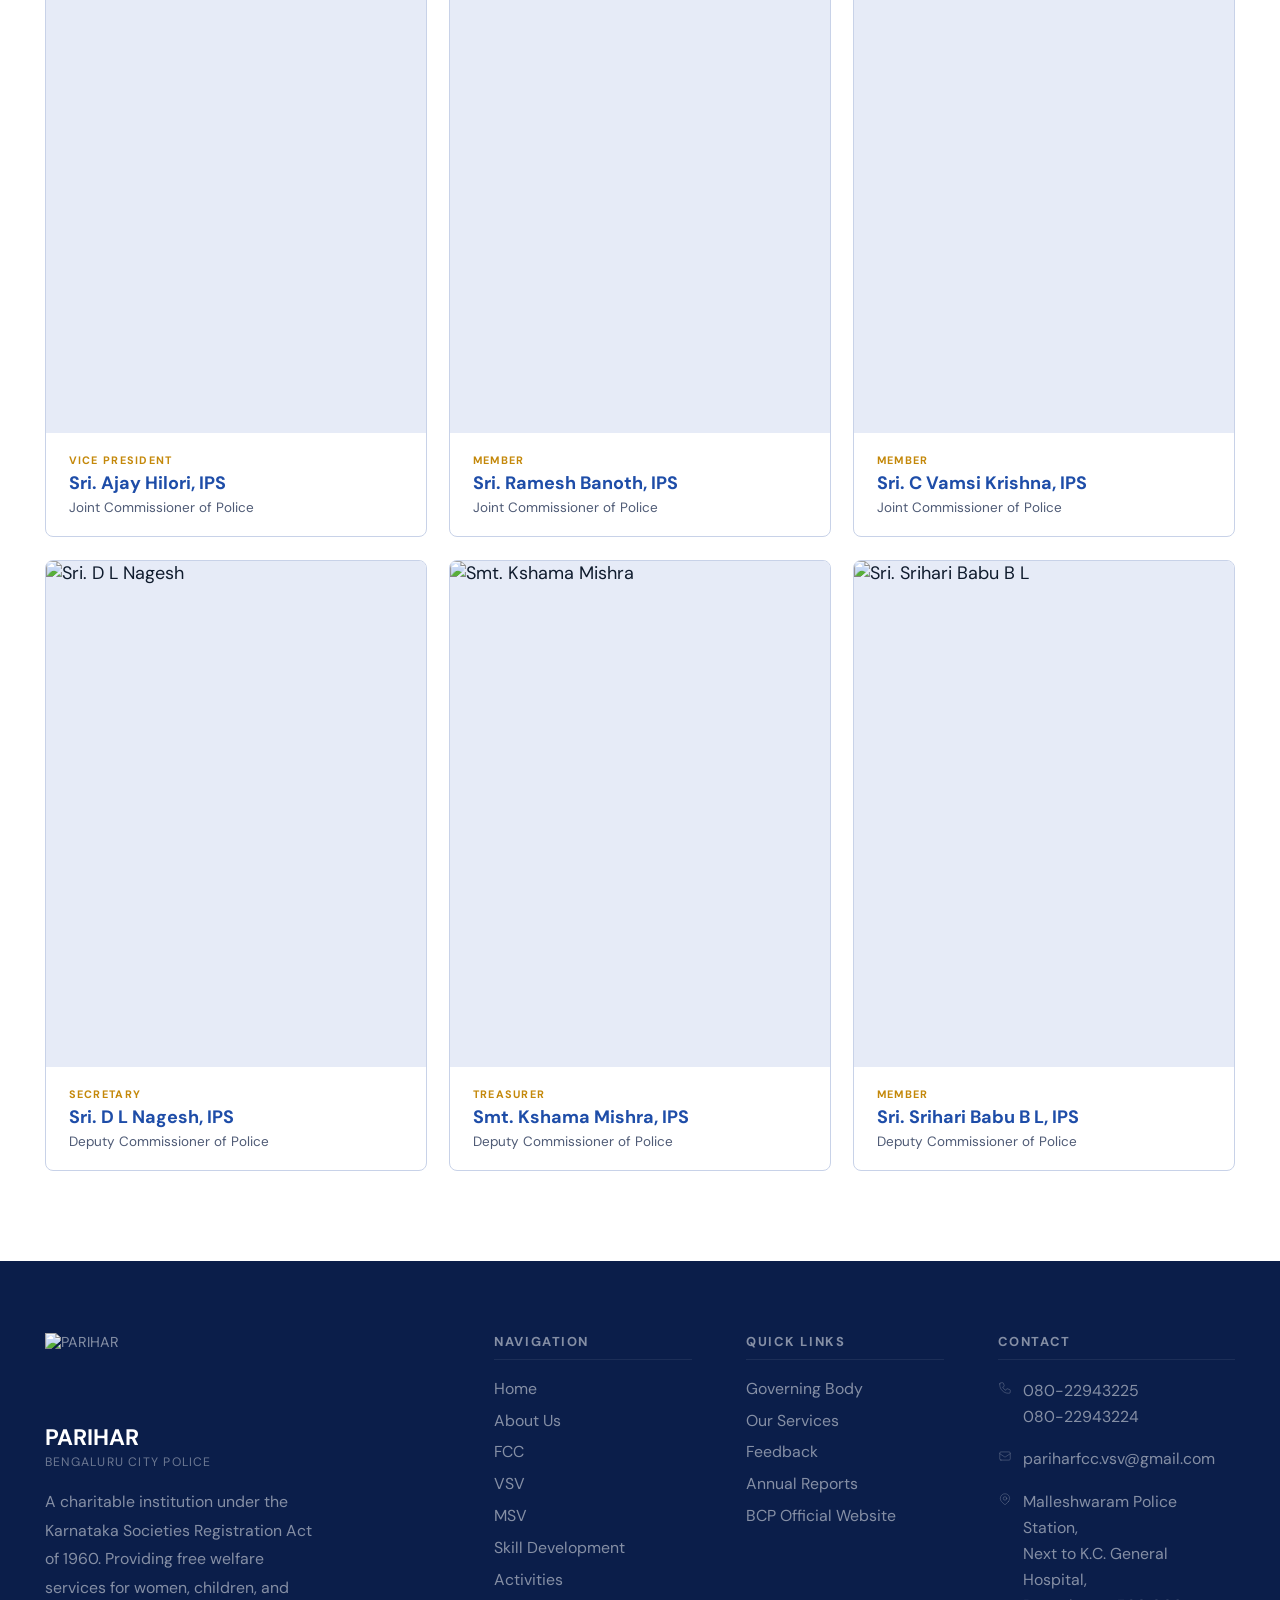
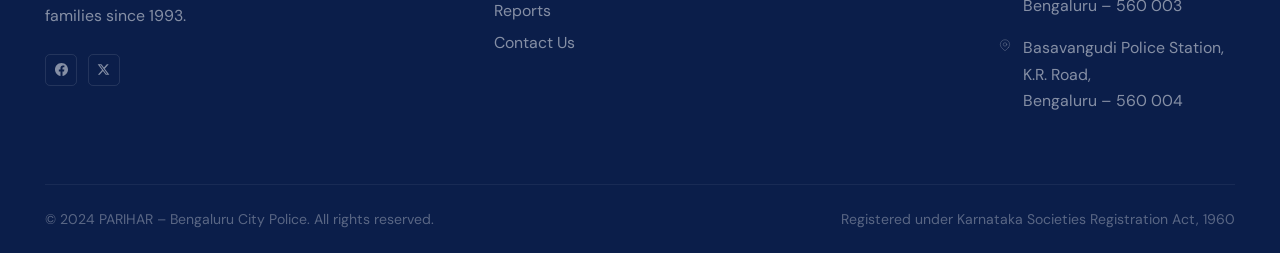
==== commit 2b1fa394: "Add source protection script to all pages Disables right-click, F12, Ctrl+U/S/Shift+I/J/C keyboard s" ====
--- a/about.html
+++ b/about.html
@@ -9,6 +9,7 @@
 </head>
 <body data-page="about">
 <script src="js/nav.js"></script>
+<script src="js/protect.js"></script>
 
 <!-- PAGE HERO -->
 <div class="page-hero">
--- a/css/style.css
+++ b/css/style.css
@@ -25,7 +25,7 @@
 
 /* ── Reset ── */
 *, *::before, *::after { box-sizing: border-box; margin: 0; padding: 0; }
-html { scroll-behavior: smooth; font-size: 16px; overflow-x: hidden; }
+html { scroll-behavior: smooth; font-size: 18px; overflow-x: hidden; }
 body {
   font-family: var(--sans);
   color: var(--text);
@@ -41,7 +41,7 @@
 p { line-height: 1.75; }
 
 /* ── Utilities ── */
-.container { max-width: 1240px; margin: 0 auto; padding: 0 2rem; }
+.container { max-width: 1440px; margin: 0 auto; padding: 0 2.5rem; }
 .section    { padding: 5rem 0; }
 .section--dark { background: var(--navy); color: var(--white); }
 .section--gray { background: var(--bg); }
@@ -981,17 +981,109 @@
   .hero__stats  { grid-template-columns: repeat(2, 1fr); }
   .stats-band__grid { grid-template-columns: repeat(2, 1fr); }
 }
+
+/* ── Tablet ── */
 @media (max-width: 768px) {
-  .section { padding: 3.5rem 0; }
+  html { font-size: 16px; }
+  .section { padding: 2.5rem 0; }
   .container { padding: 0 1.25rem; }
+
+  /* Stack ALL inline 2-col grids */
+  [style*="grid-template-columns:1fr 1fr"],
+  [style*="grid-template-columns: 1fr 1fr"] {
+    grid-template-columns: 1fr !important;
+    gap: 2rem !important;
+  }
+  /* Stack ALL inline 3-col grids */
+  [style*="grid-template-columns:repeat(3"],
+  [style*="grid-template-columns: repeat(3"] {
+    grid-template-columns: 1fr !important;
+  }
+  /* 4-col → 2-col */
+  [style*="grid-template-columns:repeat(4"],
+  [style*="grid-template-columns: repeat(4"] {
+    grid-template-columns: repeat(2,1fr) !important;
+  }
+  /* Commissioner auto+1fr → single col, centred */
+  .commissioner-grid,
+  [style*="grid-template-columns:auto 1fr"],
+  [style*="grid-template-columns: auto 1fr"] {
+    grid-template-columns: 1fr !important;
+    gap: 2rem !important;
+    text-align: center;
+  }
+  .commissioner-grid img,
+  [style*="grid-template-columns:auto 1fr"] img,
+  [style*="grid-template-columns: auto 1fr"] img { margin: 0 auto !important; }
+
+  /* Hero */
+  .hero { min-height: auto; padding: 7rem 0 3.5rem; }
+  .hero__title { font-size: clamp(2rem, 8vw, 2.8rem) !important; }
+  .hero__actions { flex-direction: column; align-items: flex-start; gap: .75rem; }
+  .hero__stats { grid-template-columns: repeat(2, 1fr); gap: .75rem; }
+  .hero__stat-num { font-size: 1.6rem; }
+
+  /* Page hero (inner pages) */
+  .page-hero { min-height: 220px; }
+  .page-hero__title { font-size: clamp(1.8rem, 6vw, 2.5rem); }
+
+  /* Section headings */
+  .section-heading { font-size: clamp(1.5rem, 5vw, 2rem) !important; }
+
+  /* Topbar: hide on mobile to save space */
+  .topbar { display: none; }
+
+  /* Police gallery: slimmer cards on mobile */
+  .police-gallery__img { width: 120px; height: 155px; }
+
+  /* Stats band */
+  .stats-band__grid { grid-template-columns: repeat(2,1fr); gap: 1.5rem; }
+  .stats-band__num  { font-size: 2rem; }
+
+  /* Footer */
   .footer__grid { grid-template-columns: 1fr; gap: 2rem; }
-  .gallery-grid { grid-template-columns: repeat(2, 1fr); }
-  .gallery-grid--4 { grid-template-columns: repeat(2, 1fr); }
+  .footer__bottom { flex-direction: column; text-align: center; gap: .5rem; }
+
+  /* Gallery grids */
+  .gallery-grid, .gallery-grid--4 { grid-template-columns: repeat(2, 1fr); }
+
+  /* Person card */
   .person-card--featured { flex-direction: column; }
   .person-card--featured .person-card__img { width: 100%; max-width: 180px; height: auto; aspect-ratio: 3/4; }
-}
+
+  /* Gold strip */
+  .gold-strip__inner { flex-direction: column; gap: .75rem; text-align: center; }
+
+  /* CTA button groups */
+  [style*="display:flex;gap:1rem;justify-content:center;flex-wrap:wrap"] {
+    flex-direction: column !important;
+    align-items: center !important;
+  }
+}
+
+/* ── Mobile ── */
 @media (max-width: 480px) {
-  .hero__stats { grid-template-columns: repeat(2, 1fr); gap: .75rem; }
+  html { font-size: 15px; }
+  .container { padding: 0 1rem; }
+
+  .hero { padding: 6rem 0 3rem; }
+  .hero__title { font-size: clamp(1.8rem, 9vw, 2.4rem) !important; }
+
+  /* 4-col → 1-col on very small screens */
+  [style*="grid-template-columns:repeat(4"],
+  [style*="grid-template-columns: repeat(4"] {
+    grid-template-columns: 1fr !important;
+  }
+
   .stats-band__grid { grid-template-columns: 1fr 1fr; }
-  .gallery-grid { grid-template-columns: 1fr 1fr; }
-}
+  .hero__stats { grid-template-columns: repeat(2,1fr); gap: .5rem; }
+
+  /* Buttons: full width on small phones */
+  .btn-primary, .btn-outline { width: 100%; justify-content: center; }
+
+  /* Section heading */
+  .section-heading { font-size: clamp(1.4rem, 7vw, 1.8rem) !important; }
+
+  /* Person cards: 1 column */
+  .governing-grid { grid-template-columns: 1fr !important; }
+}
